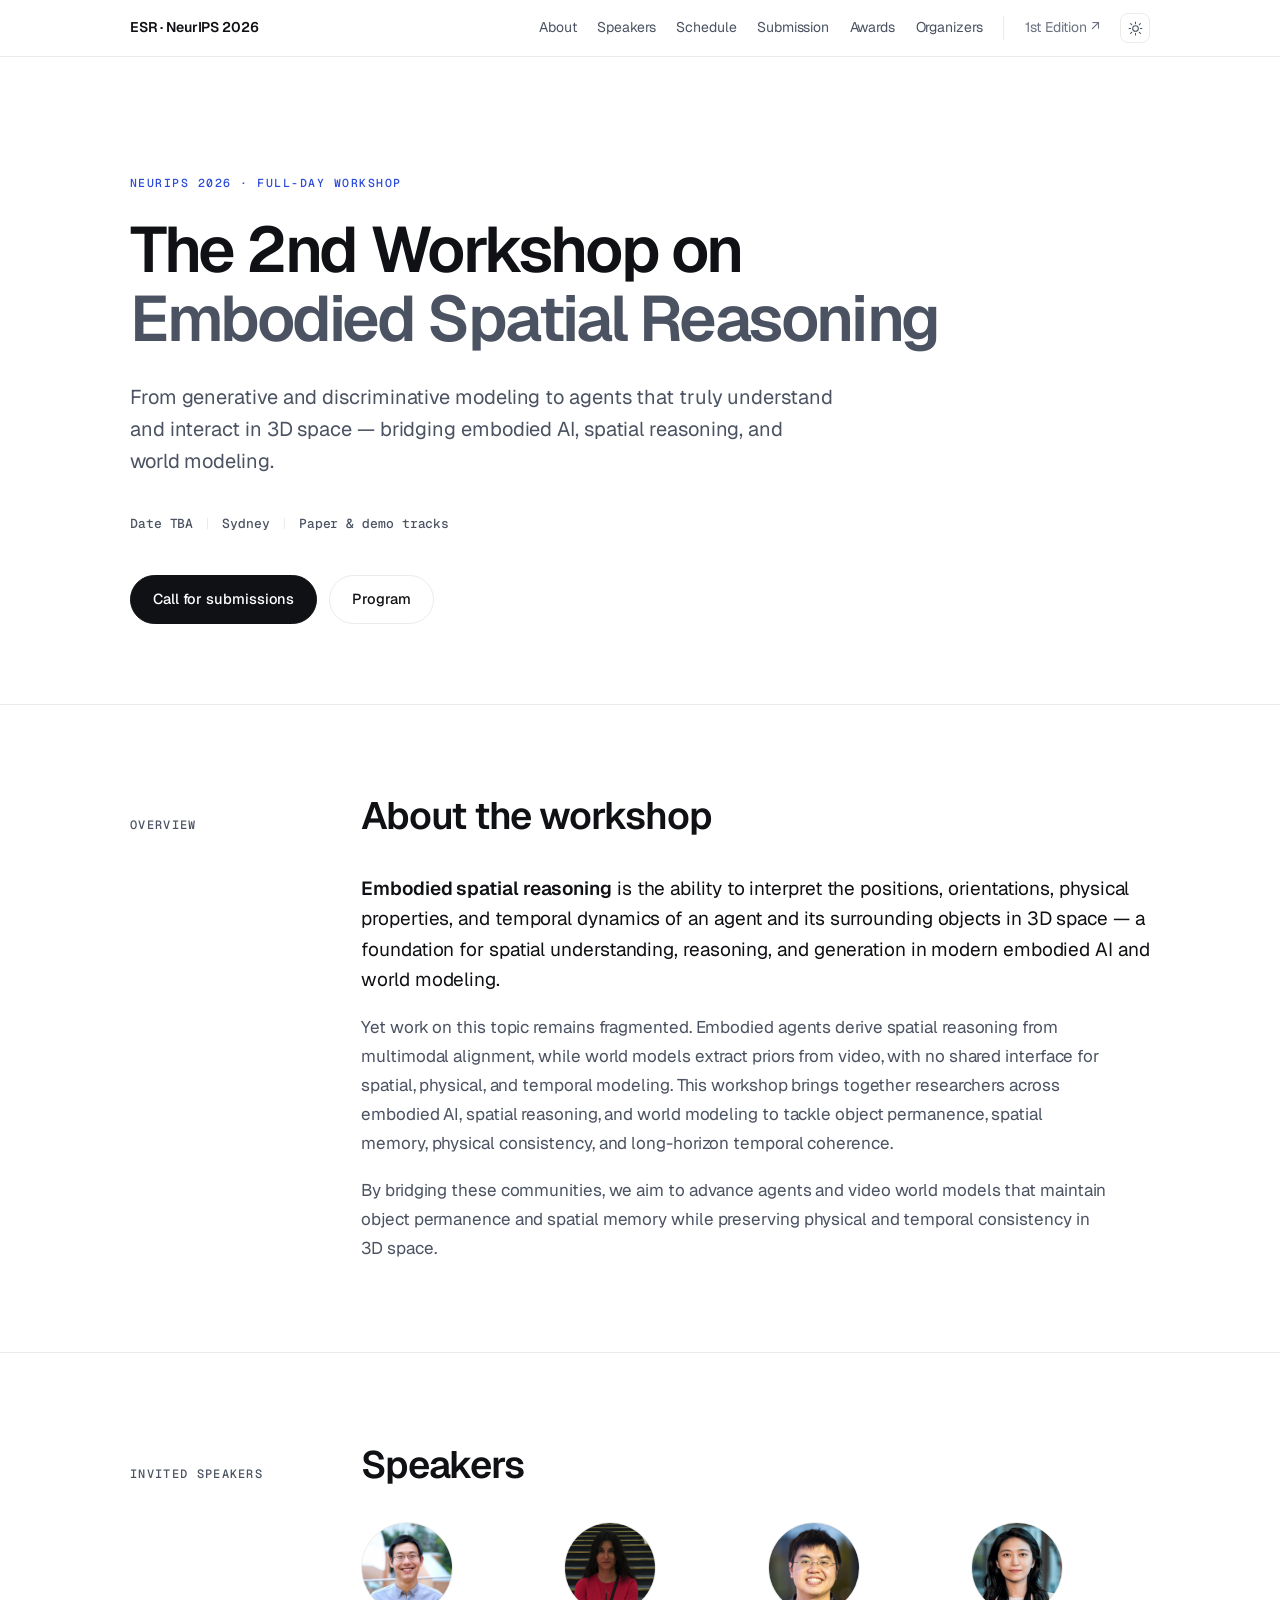
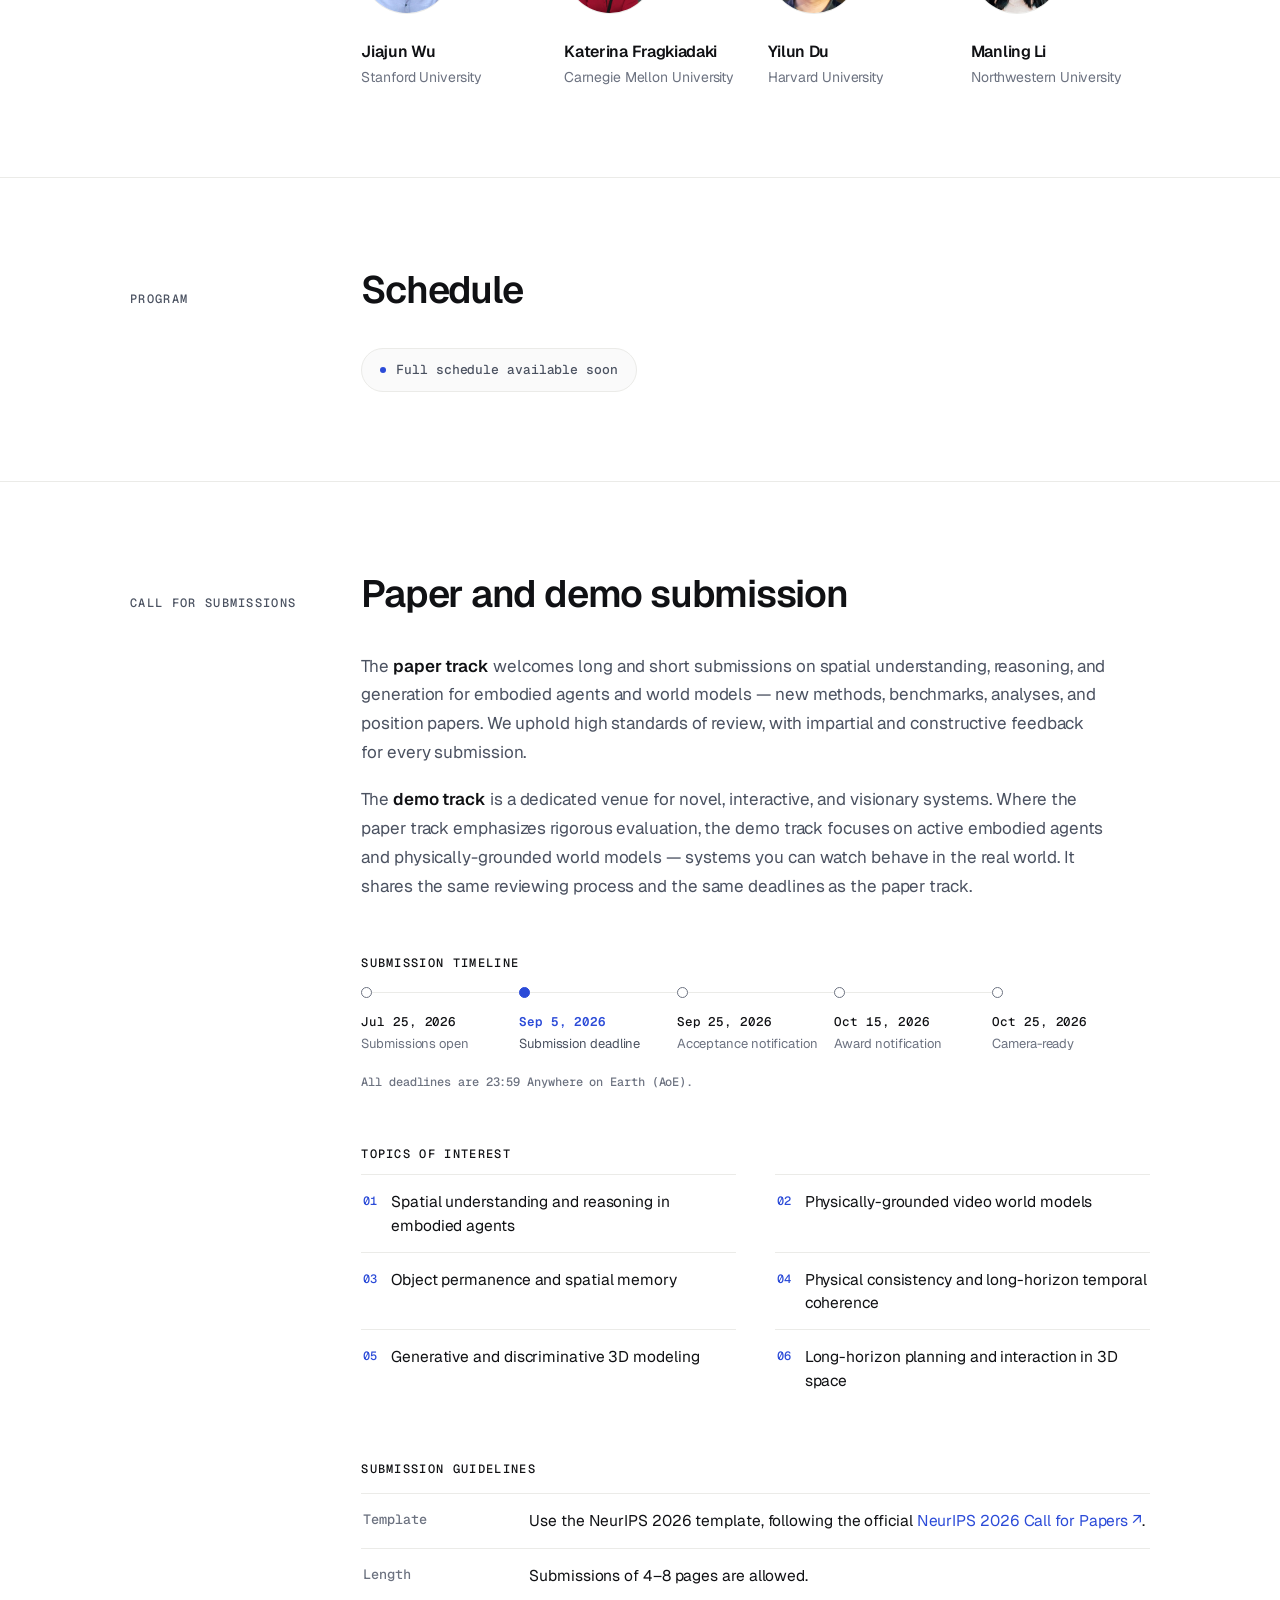
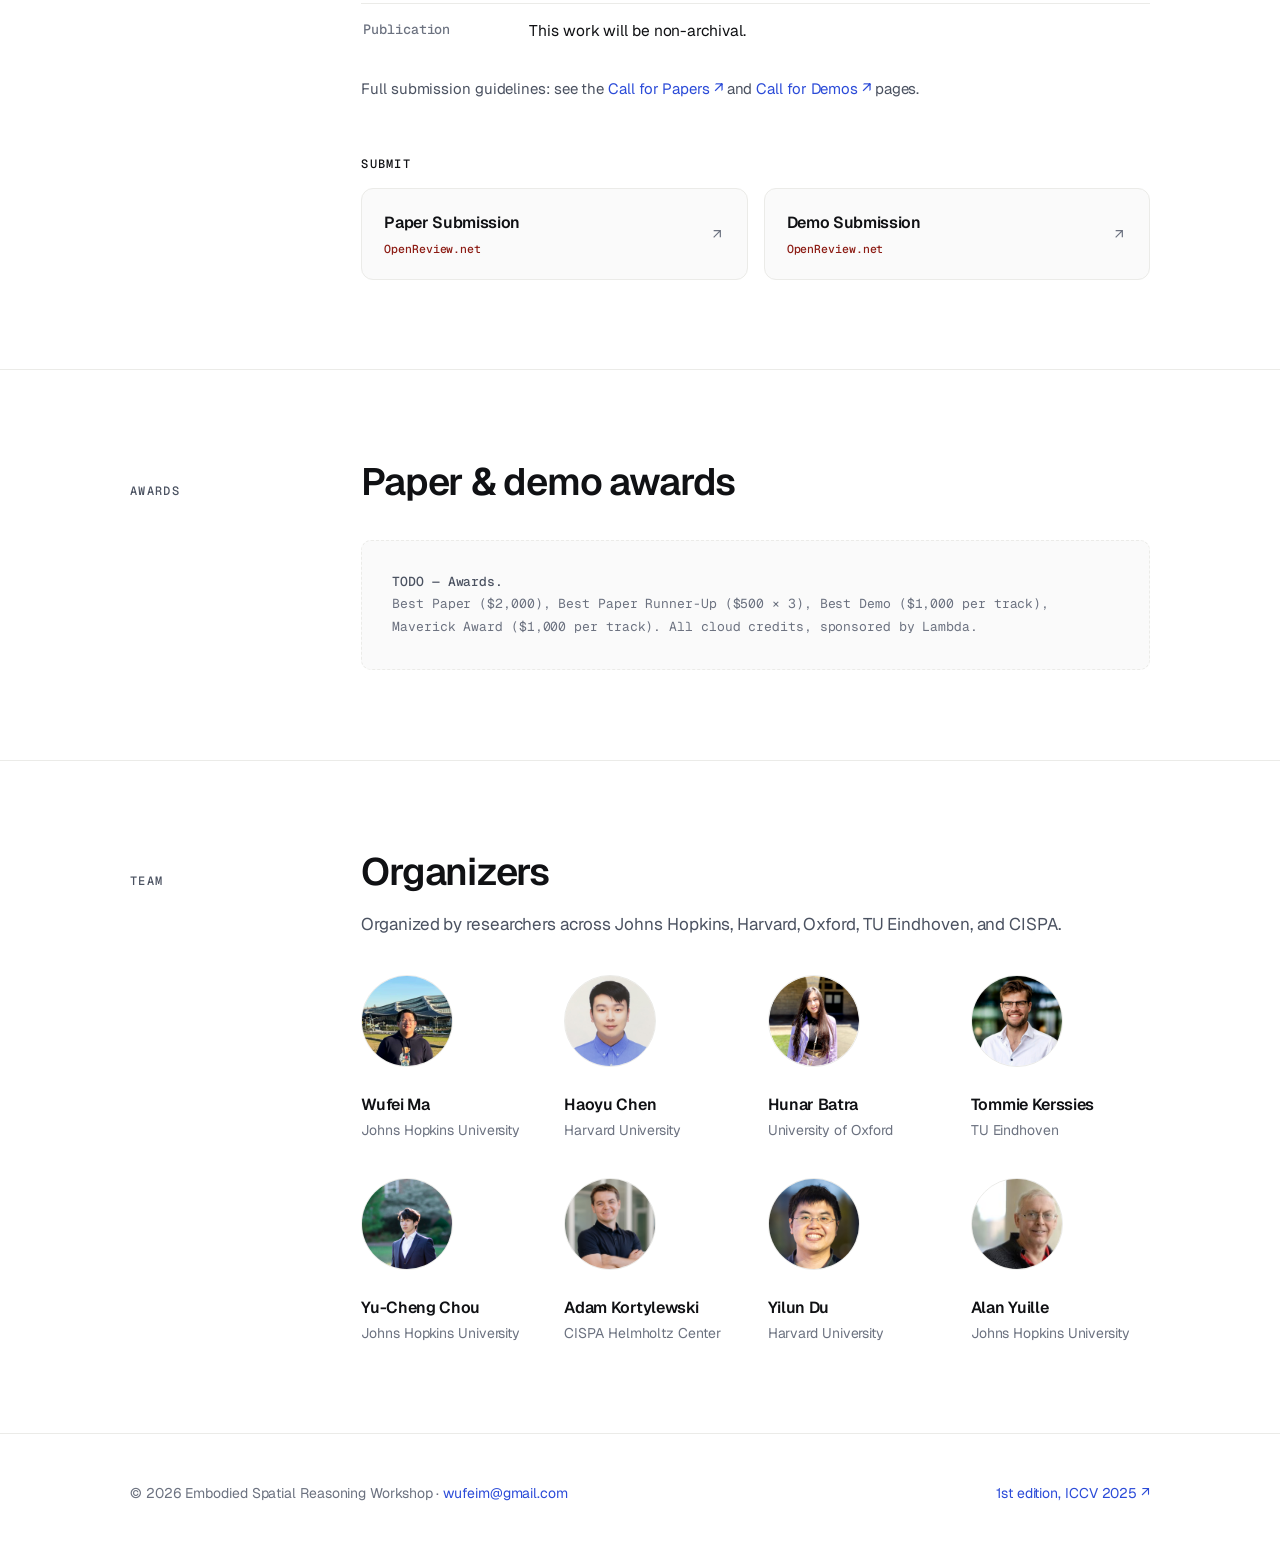
==== index.html @ c649536b "update" ====
<!DOCTYPE html>
<html lang="en">
<head>
<meta charset="utf-8" />
<meta name="viewport" content="width=device-width, initial-scale=1" />

<title>2nd Embodied Spatial Reasoning (ESR) Workshop · NeurIPS 2026</title>
<meta name="description" content="The 2nd Embodied Spatial Reasoning (ESR) Workshop at NeurIPS 2026 — bridging embodied AI, spatial reasoning, and world modeling." />

<link rel="icon" href="favicon.svg" type="image/svg+xml" />
<meta name="theme-color" content="#ffffff" media="(prefers-color-scheme: light)" />
<meta name="theme-color" content="#0a0a0b" media="(prefers-color-scheme: dark)" />

<script>
  /* Resolve the theme before first paint so there is no flash of the wrong palette. */
  (function () {
    var saved;
    try { saved = localStorage.getItem('esr-theme'); } catch (e) {}
    var system = window.matchMedia('(prefers-color-scheme: dark)').matches ? 'dark' : 'light';
    document.documentElement.setAttribute('data-theme', saved === 'light' || saved === 'dark' ? saved : system);
  })();
</script>

<link rel="preconnect" href="https://fonts.googleapis.com" />
<link rel="preconnect" href="https://fonts.gstatic.com" crossorigin />
<link rel="stylesheet" href="https://fonts.googleapis.com/css2?family=Geist:wght@400;500;600&family=Geist+Mono:wght@400;500&display=swap" />

<link rel="stylesheet" href="style.css" />
</head>

<body>

<!-- ==========================================================================
     Header
     ========================================================================== -->
<header class="header">
  <div class="wrap header__inner">
    <a class="header__brand" href="#top">ESR · NeurIPS 2026</a>

    <div class="header__right">
      <nav class="header__nav" aria-label="Sections">
        <a href="#about">About</a>
        <a href="#speakers">Speakers</a>
        <a href="#schedule">Schedule</a>
        <a href="#submission">Submission</a>
        <a href="#awards">Awards</a>
        <a href="#organizers">Organizers</a>
        <a class="ext" href="https://sites.google.com/view/esr-iccv2025/home" target="_blank" rel="noopener">1st Edition ↗</a>
      </nav>

      <button class="theme-toggle" type="button" id="theme-toggle" aria-label="Switch between light and dark theme">
        <svg class="sun" viewBox="0 0 24 24" aria-hidden="true">
          <circle cx="12" cy="12" r="4.5" />
          <path d="M12 1.8v2.4M12 19.8v2.4M4.2 4.2l1.7 1.7M18.1 18.1l1.7 1.7M1.8 12h2.4M19.8 12h2.4M4.2 19.8l1.7-1.7M18.1 5.9l1.7-1.7" />
        </svg>
        <svg class="moon" viewBox="0 0 24 24" aria-hidden="true">
          <path d="M21 12.8A9 9 0 1 1 11.2 3a7 7 0 0 0 9.8 9.8z" />
        </svg>
      </button>
    </div>
  </div>
</header>

<main id="top">

  <!-- ==========================================================================
       Title
       ========================================================================== -->
  <section class="title">
    <div class="wrap">
      <p class="title__eyebrow">NeurIPS 2026 · Full-Day Workshop</p>

      <h1>
        <span class="line-1">The 2nd Workshop on</span>
        <span class="line-2">Embodied Spatial Reasoning</span>
      </h1>

      <p class="title__lede">
        From generative and discriminative modeling to agents that truly understand and interact in 3D space —
        bridging embodied AI, spatial reasoning, and world modeling.
      </p>

      <p class="title__meta">
        <span>Date TBA</span>
        <span>Sydney</span>
        <span>Paper &amp; demo tracks</span>
      </p>

      <div class="title__actions">
        <a class="btn" href="#submission">Call for submissions</a>
        <a class="btn btn--ghost" href="#schedule">Program</a>
      </div>
    </div>
  </section>

  <!-- ==========================================================================
       About
       ========================================================================== -->
  <section class="section" id="about">
    <div class="wrap section__grid">
      <div class="section__aside"><p class="section__label">Overview</p></div>
      <div class="section__main">
        <h2>About the workshop</h2>
        <div class="section__body prose">
          <p class="lead">
            <strong>Embodied spatial reasoning</strong> is the ability to interpret the positions, orientations,
            physical properties, and temporal dynamics of an agent and its surrounding objects in 3D space — a
            foundation for spatial understanding, reasoning, and generation in modern embodied AI and world modeling.
          </p>
          <p>
            Yet work on this topic remains fragmented. Embodied agents derive spatial reasoning from multimodal
            alignment, while world models extract priors from video, with no shared interface for spatial, physical,
            and temporal modeling. This workshop brings together researchers across embodied AI, spatial reasoning,
            and world modeling to tackle object permanence, spatial memory, physical consistency, and long-horizon
            temporal coherence.
          </p>
          <p>
            By bridging these communities, we aim to advance agents and video world models that maintain object
            permanence and spatial memory while preserving physical and temporal consistency in 3D space.
          </p>
        </div>
      </div>
    </div>
  </section>

  <!-- ==========================================================================
       Speakers
       ========================================================================== -->
  <section class="section" id="speakers">
    <div class="wrap section__grid">
      <div class="section__aside"><p class="section__label">Invited speakers</p></div>
      <div class="section__main">
        <h2>Speakers</h2>

        <div class="section__body people">
          <a class="person" href="https://jiajunwu.com/" target="_blank" rel="noopener">
            <img src="images/people/jiajun-wu.jpg" alt="Jiajun Wu" width="400" height="400" loading="lazy" decoding="async" />
            <p class="person__name">Jiajun Wu <svg viewBox="0 0 24 24" aria-hidden="true"><path d="M7 17 17 7M7 7h10v10"/></svg></p>
            <p class="person__aff">Stanford University</p>
          </a>

          <a class="person" href="https://www.cs.cmu.edu/~katef/" target="_blank" rel="noopener">
            <img src="images/people/katerina-fragkiadaki.jpg" alt="Katerina Fragkiadaki" width="454" height="480" loading="lazy" decoding="async" />
            <p class="person__name">Katerina Fragkiadaki <svg viewBox="0 0 24 24" aria-hidden="true"><path d="M7 17 17 7M7 7h10v10"/></svg></p>
            <p class="person__aff">Carnegie Mellon University</p>
          </a>

          <a class="person" href="https://yilundu.github.io/" target="_blank" rel="noopener">
            <img src="images/people/yilun-du.jpg" alt="Yilun Du" width="480" height="480" loading="lazy" decoding="async" />
            <p class="person__name">Yilun Du <svg viewBox="0 0 24 24" aria-hidden="true"><path d="M7 17 17 7M7 7h10v10"/></svg></p>
            <p class="person__aff">Harvard University</p>
          </a>

          <a class="person" href="https://limanling.github.io/" target="_blank" rel="noopener">
            <img src="images/people/manling-li.jpg" alt="Manling Li" width="270" height="270" loading="lazy" decoding="async" />
            <p class="person__name">Manling Li <svg viewBox="0 0 24 24" aria-hidden="true"><path d="M7 17 17 7M7 7h10v10"/></svg></p>
            <p class="person__aff">Northwestern University</p>
          </a>
        </div>
      </div>
    </div>
  </section>

  <!-- ==========================================================================
       Schedule
       ========================================================================== -->
  <section class="section" id="schedule">
    <div class="wrap section__grid">
      <div class="section__aside"><p class="section__label">Program</p></div>
      <div class="section__main">
        <h2>Schedule</h2>
        <div class="section__body">
          <p class="note">Full schedule available soon</p>
        </div>
      </div>
    </div>
  </section>

  <!-- ==========================================================================
       Submission — paper + demo tracks
       ========================================================================== -->
  <section class="section" id="submission">
    <div class="wrap section__grid">
      <div class="section__aside"><p class="section__label">Call for submissions</p></div>
      <div class="section__main">
        <h2>Paper and demo submission</h2>

        <div class="section__body prose">
          <p>
            The <strong>paper track</strong> welcomes long and short submissions on spatial understanding, reasoning,
            and generation for embodied agents and world models — new methods, benchmarks, analyses, and position
            papers. We uphold high standards of review, with impartial and constructive feedback for every submission.
          </p>
          <p>
            The <strong>demo track</strong> is a dedicated venue for novel, interactive, and visionary systems. Where
            the paper track emphasizes rigorous evaluation, the demo track focuses on active embodied agents and
            physically-grounded world models — systems you can watch behave in the real world. It shares the same
            reviewing process and the same deadlines as the paper track.
          </p>
        </div>

        <!-- Timeline -->
        <div class="block">
          <p class="subhead">Submission timeline</p>

          <ol class="htimeline">
            <li class="htl">
              <span class="d">Jul 25, 2026</span>
              <span class="l">Submissions open</span>
            </li>
            <li class="htl is-deadline">
              <span class="d">Sep 5, 2026</span>
              <span class="l">Submission deadline</span>
            </li>
            <li class="htl">
              <span class="d">Sep 25, 2026</span>
              <span class="l">Acceptance notification</span>
            </li>
            <li class="htl">
              <span class="d">Oct 15, 2026</span>
              <span class="l">Award notification</span>
            </li>
            <li class="htl">
              <span class="d">Oct 25, 2026</span>
              <span class="l">Camera-ready</span>
            </li>
          </ol>
          <p class="tl-note">All deadlines are 23:59 Anywhere on Earth (AoE).</p>
        </div>

        <!-- Topics -->
        <div class="topics block">
          <p class="topics__label">Topics of interest</p>
          <ol>
            <li><b>01</b> Spatial understanding and reasoning in embodied agents</li>
            <li><b>02</b> Physically-grounded video world models</li>
            <li><b>03</b> Object permanence and spatial memory</li>
            <li><b>04</b> Physical consistency and long-horizon temporal coherence</li>
            <li><b>05</b> Generative and discriminative 3D modeling</li>
            <li><b>06</b> Long-horizon planning and interaction in 3D space</li>
          </ol>
        </div>

        <!-- Guidelines -->
        <div class="block">
          <p class="subhead">Submission guidelines</p>
          <ul class="guidelines">
            <li>
              <span class="key">Template</span>
              <span>
                Use the NeurIPS 2026 template, following the official
                <a href="https://neurips.cc/Conferences/2026/CallForPapers" target="_blank" rel="noopener">NeurIPS 2026 Call for Papers ↗</a>.
              </span>
            </li>
            <li>
              <span class="key">Length</span>
              <span>Submissions of 4–8 pages are allowed.</span>
            </li>
            <li>
              <span class="key">Publication</span>
              <span>This work will be non-archival.</span>
            </li>
          </ul>
          <p class="guidelines__more">
            Full submission guidelines: see the
            <a href="call-for-papers.html">Call for Papers ↗</a> and
            <a href="call-for-demos.html">Call for Demos ↗</a> pages.
          </p>
        </div>

        <!-- Portals -->
        <div class="block">
          <p class="subhead">Submit</p>
          <div class="sub-links">
            <!-- TODO: replace href with the OpenReview venue links once the portals are created -->
            <a class="sub-link" href="#" target="_blank" rel="noopener">
              <span>
                <span class="sub-link__name">Paper Submission</span>
                <span class="sub-link__host">OpenReview.net</span>
              </span>
              <svg viewBox="0 0 24 24" aria-hidden="true"><path d="M7 17 17 7M7 7h10v10"/></svg>
            </a>
            <a class="sub-link" href="#" target="_blank" rel="noopener">
              <span>
                <span class="sub-link__name">Demo Submission</span>
                <span class="sub-link__host">OpenReview.net</span>
              </span>
              <svg viewBox="0 0 24 24" aria-hidden="true"><path d="M7 17 17 7M7 7h10v10"/></svg>
            </a>
          </div>
        </div>
      </div>
    </div>
  </section>

  <!-- ==========================================================================
       Awards
       ========================================================================== -->
  <section class="section" id="awards">
    <div class="wrap section__grid">
      <div class="section__aside"><p class="section__label">Awards</p></div>
      <div class="section__main">
        <h2>Paper &amp; demo awards</h2>
        <div class="section__body">
          <div class="todo">
            <b>TODO — Awards.</b><br />
            Best Paper ($2,000), Best Paper Runner-Up ($500 × 3), Best Demo ($1,000 per track),
            Maverick Award ($1,000 per track). All cloud credits, sponsored by Lambda.
          </div>
        </div>
      </div>
    </div>
  </section>

  <!-- ==========================================================================
       Organizers
       ========================================================================== -->
  <section class="section" id="organizers">
    <div class="wrap section__grid">
      <div class="section__aside"><p class="section__label">Team</p></div>
      <div class="section__main">
        <h2>Organizers</h2>
        <p class="section__intro">
          Organized by researchers across Johns Hopkins, Harvard, Oxford, TU Eindhoven, and CISPA.
        </p>

        <div class="section__body people">
          <a class="person" href="https://wufeim.github.io/" target="_blank" rel="noopener">
            <img src="images/people/wufei-ma.jpg" alt="Wufei Ma" width="480" height="480" loading="lazy" decoding="async" />
            <p class="person__name">Wufei Ma <svg viewBox="0 0 24 24" aria-hidden="true"><path d="M7 17 17 7M7 7h10v10"/></svg></p>
            <p class="person__aff">Johns Hopkins University</p>
          </a>

          <a class="person" href="https://tonychy.com/" target="_blank" rel="noopener">
            <img src="images/people/haoyu-chen.jpg" alt="Haoyu Chen" width="480" height="479" loading="lazy" decoding="async" />
            <p class="person__name">Haoyu Chen <svg viewBox="0 0 24 24" aria-hidden="true"><path d="M7 17 17 7M7 7h10v10"/></svg></p>
            <p class="person__aff">Harvard University</p>
          </a>

          <a class="person" href="https://hunarbatra.com/" target="_blank" rel="noopener">
            <img src="images/people/hunar-batra.jpg" alt="Hunar Batra" width="480" height="480" loading="lazy" decoding="async" />
            <p class="person__name">Hunar Batra <svg viewBox="0 0 24 24" aria-hidden="true"><path d="M7 17 17 7M7 7h10v10"/></svg></p>
            <p class="person__aff">University of Oxford</p>
          </a>

          <a class="person" href="https://tommiekerssies.com/" target="_blank" rel="noopener">
            <img src="images/people/tommie-kerssies.jpg" alt="Tommie Kerssies" width="480" height="480" loading="lazy" decoding="async" />
            <p class="person__name">Tommie Kerssies <svg viewBox="0 0 24 24" aria-hidden="true"><path d="M7 17 17 7M7 7h10v10"/></svg></p>
            <p class="person__aff">TU Eindhoven</p>
          </a>

          <a class="person" href="https://johnson111788.github.io/" target="_blank" rel="noopener">
            <img src="images/people/yucheng-chou.jpg" alt="Yu-Cheng Chou" width="480" height="480" loading="lazy" decoding="async" />
            <p class="person__name">Yu-Cheng Chou <svg viewBox="0 0 24 24" aria-hidden="true"><path d="M7 17 17 7M7 7h10v10"/></svg></p>
            <p class="person__aff">Johns Hopkins University</p>
          </a>

          <a class="person" href="https://genintel.de/" target="_blank" rel="noopener">
            <img src="images/people/adam-kortylewski.jpg" alt="Adam Kortylewski" width="396" height="480" loading="lazy" decoding="async" />
            <p class="person__name">Adam Kortylewski <svg viewBox="0 0 24 24" aria-hidden="true"><path d="M7 17 17 7M7 7h10v10"/></svg></p>
            <p class="person__aff">CISPA Helmholtz Center</p>
          </a>

          <a class="person" href="https://yilundu.github.io/" target="_blank" rel="noopener">
            <img src="images/people/yilun-du.jpg" alt="Yilun Du" width="480" height="480" loading="lazy" decoding="async" />
            <p class="person__name">Yilun Du <svg viewBox="0 0 24 24" aria-hidden="true"><path d="M7 17 17 7M7 7h10v10"/></svg></p>
            <p class="person__aff">Harvard University</p>
          </a>

          <a class="person" href="https://cogsci.jhu.edu/directory/alan-yuille/" target="_blank" rel="noopener">
            <img src="images/people/alan-yuille.jpg" alt="Alan Yuille" width="300" height="200" loading="lazy" decoding="async" />
            <p class="person__name">Alan Yuille <svg viewBox="0 0 24 24" aria-hidden="true"><path d="M7 17 17 7M7 7h10v10"/></svg></p>
            <p class="person__aff">Johns Hopkins University</p>
          </a>
        </div>

      </div>
    </div>
  </section>

</main>

<!-- ==========================================================================
     Footer
     ========================================================================== -->
<footer class="footer">
  <div class="wrap footer__row">
    <span>© 2026 Embodied Spatial Reasoning Workshop · <a href="mailto:wufeim@gmail.com">wufeim@gmail.com</a></span>
    <span><a href="https://sites.google.com/view/esr-iccv2025/home" target="_blank" rel="noopener">1st edition, ICCV 2025 ↗</a></span>
  </div>
</footer>

<script>
  document.getElementById('theme-toggle').addEventListener('click', function () {
    var root = document.documentElement;
    var next = root.getAttribute('data-theme') === 'dark' ? 'light' : 'dark';
    root.setAttribute('data-theme', next);
    try { localStorage.setItem('esr-theme', next); } catch (e) {}
  });
</script>

</body>
</html>
---- style.css ----
/* ==========================================================================
   Tokens — change the look from here
   ========================================================================== */
:root {
  --font-display: "Geist", -apple-system, BlinkMacSystemFont, "Segoe UI", Roboto, sans-serif;
  --font-body:    "Geist", -apple-system, BlinkMacSystemFont, "Segoe UI", Roboto, sans-serif;
  --font-mono:    "Geist Mono", ui-monospace, SFMono-Regular, Menlo, monospace;

  --wrap:    1100px;                  /* page container */
  --measure: 68ch;                    /* max line length for running text */
  --pad:     clamp(20px, 4vw, 40px);  /* fluid side padding */
  --rail:    180px;                   /* section label column */
}

/* Light (default) */
:root, :root[data-theme="light"] {
  --bg:      #ffffff;
  --panel:   #fafafa;   /* faint fill for boxes */
  --ink:     #101114;
  --ink-2:   #4b5261;
  --muted:   #6c7280;   /* 4.9:1 on white — small mono text must stay legible */
  --line:    #ebebe8;
  --accent:  #2b4bd8;
  --openreview: #8c1b13;   /* OpenReview's signature dark red */
  color-scheme: light;
}

/* Dark */
:root[data-theme="dark"] {
  --bg:      #0a0a0b;
  --panel:   #111113;
  --ink:     #ededef;
  --ink-2:   #adb2be;
  --muted:   #8b909b;   /* 5.6:1 on the dark background */
  --line:    #232327;
  --accent:  #8ea0ff;
  --openreview: #ef6f66;   /* lifted for contrast on the dark background */
  color-scheme: dark;
}

/* ==========================================================================
   Base
   ========================================================================== */
*, *::before, *::after { box-sizing: border-box; }

html { scroll-behavior: smooth; -webkit-text-size-adjust: 100%; }

body {
  margin: 0;
  background: var(--bg);
  color: var(--ink);
  font-family: var(--font-body);
  font-size: clamp(15.5px, 0.35vw + 14.5px, 17px);
  line-height: 1.7;
  letter-spacing: -0.005em;
  -webkit-font-smoothing: antialiased;
}

a { color: var(--accent); text-decoration: none; }
a:hover { text-decoration: underline; text-underline-offset: 3px; }

h1, h2, h3 { margin: 0; font-weight: 600; letter-spacing: -0.03em; }
p { margin: 0; }

:focus-visible { outline: 2px solid var(--accent); outline-offset: 3px; border-radius: 3px; }

.wrap {
  width: 100%;
  max-width: var(--wrap);
  margin-inline: auto;
  padding-inline: var(--pad);
}
.measure { max-width: var(--measure); }

/* ==========================================================================
   Header
   ========================================================================== */
.header {
  position: sticky;
  top: 0;
  z-index: 10;
  background: color-mix(in srgb, var(--bg) 88%, transparent);
  backdrop-filter: saturate(180%) blur(8px);
  -webkit-backdrop-filter: saturate(180%) blur(8px);
  border-bottom: 1px solid var(--line);
}
.header__inner {
  display: flex;
  align-items: center;
  justify-content: space-between;
  gap: 24px;
  height: 56px;
}
.header__brand {
  color: var(--ink);
  font-size: 14px;
  font-weight: 600;
  letter-spacing: -0.01em;
  white-space: nowrap;
}
.header__brand:hover { text-decoration: none; }

.header__nav {
  display: flex;
  gap: clamp(14px, 1.6vw, 26px);
  overflow-x: auto;
  scrollbar-width: none;
  -webkit-overflow-scrolling: touch;
  /* fades the right edge so the overflowing links read as scrollable */
  -webkit-mask-image: linear-gradient(90deg, #000 calc(100% - 24px), transparent);
  mask-image: linear-gradient(90deg, #000 calc(100% - 24px), transparent);
}
@media (min-width: 780px) {
  .header__nav { -webkit-mask-image: none; mask-image: none; }
}
.header__nav::-webkit-scrollbar { display: none; }
.header__nav a {
  color: var(--ink-2);
  font-size: 14px;
  white-space: nowrap;
  transition: color 0.15s ease;
}
.header__nav a:hover { color: var(--ink); text-decoration: none; }
/* the one link that leaves the page — set apart from the section anchors */
.header__nav a.ext {
  padding-left: clamp(14px, 1.6vw, 26px);
  border-left: 1px solid var(--line);
  color: var(--muted);
}
.header__nav a.ext:hover { color: var(--ink); }

.header__right { display: flex; align-items: center; gap: clamp(14px, 1.6vw, 26px); }

.theme-toggle {
  flex: none;
  width: 30px;
  height: 30px;
  display: grid;
  place-items: center;
  padding: 0;
  border: 1px solid var(--line);
  border-radius: 8px;
  background: transparent;
  color: var(--ink-2);
  cursor: pointer;
  transition: color 0.15s ease, border-color 0.15s ease;
}
.theme-toggle:hover { color: var(--ink); border-color: var(--ink-2); }
.theme-toggle svg { width: 15px; height: 15px; fill: none; stroke: currentColor; stroke-width: 1.7; stroke-linecap: round; }
.theme-toggle .moon { display: none; }
:root[data-theme="dark"] .theme-toggle .moon { display: block; }
:root[data-theme="dark"] .theme-toggle .sun { display: none; }

/* ==========================================================================
   Title block
   ========================================================================== */
.title {
  padding: clamp(56px, 10vw, 116px) 0 clamp(48px, 7vw, 80px);
  border-bottom: 1px solid var(--line);
}
.title__eyebrow {
  font-family: var(--font-mono);
  font-size: 11.5px;
  font-weight: 500;
  letter-spacing: 0.13em;
  text-transform: uppercase;
  color: var(--accent);
}
.title h1 {
  margin: 22px 0 0;
  font-family: var(--font-display);
  font-size: clamp(34px, 5vw, 64px);
  line-height: 1.08;
  letter-spacing: -0.038em;
}
/* Each line is its own block, so the headline holds at two lines on any width
   wide enough to fit the longer one; below that they wrap naturally. */
.title h1 span { display: block; }
.title h1 .line-2 { color: var(--ink-2); }
.title__lede {
  margin-top: clamp(20px, 2.5vw, 28px);
  max-width: 58ch;
  font-size: clamp(17px, 0.5vw + 15.5px, 20px);
  line-height: 1.6;
  color: var(--ink-2);
  text-wrap: pretty;
}
.title__meta {
  margin-top: clamp(26px, 3vw, 36px);
  display: flex;
  flex-wrap: wrap;
  align-items: center;
  gap: 8px 14px;
  font-family: var(--font-mono);
  font-size: 13px;
  font-weight: 500;
  color: var(--ink-2);
}
/* hairline separators instead of relying on spacing alone */
.title__meta span + span::before {
  content: "";
  display: inline-block;
  width: 1px;
  height: 11px;
  margin-right: 14px;
  vertical-align: -1px;
  background: var(--line);
}
.title__meta span { white-space: nowrap; }
.title__actions {
  margin-top: clamp(28px, 3.5vw, 40px);
  display: flex;
  flex-wrap: wrap;
  gap: 12px;
}

.btn {
  display: inline-flex;
  align-items: center;
  gap: 8px;
  padding: 11px 22px;
  border: 1px solid var(--ink);
  border-radius: 999px;
  background: var(--ink);
  color: var(--bg);
  font-size: 14.5px;
  font-weight: 500;
  transition: opacity 0.15s ease, border-color 0.15s ease;
}
.btn:hover { opacity: 0.85; text-decoration: none; }
.btn--ghost {
  background: transparent;
  color: var(--ink);
  border-color: var(--line);
}
.btn--ghost:hover { border-color: var(--ink); opacity: 1; }

/* ==========================================================================
   Sections — sticky label rail + content column
   ========================================================================== */
.section {
  padding: clamp(52px, 7vw, 92px) 0;
  border-bottom: 1px solid var(--line);
  scroll-margin-top: 72px;
}
.section:last-of-type { border-bottom: none; }

.section__grid {
  display: grid;
  grid-template-columns: var(--rail) minmax(0, 1fr);
  gap: clamp(24px, 4vw, 56px);
  /* the rail label sits on the same baseline as the section heading, so the two
     stay aligned at every step of the fluid type scale */
  align-items: baseline;
}
.section__aside { position: sticky; top: 84px; }
.section__label {
  font-family: var(--font-mono);
  font-size: 12px;
  font-weight: 500;
  letter-spacing: 0.11em;
  text-transform: uppercase;
  color: var(--ink-2);
}
.section h2 {
  font-family: var(--font-display);
  font-size: clamp(26px, 3vw, 38px);
  line-height: 1.15;
  letter-spacing: -0.032em;
  text-wrap: balance;
}
.section__intro {
  margin-top: 16px;
  max-width: var(--measure);
  color: var(--ink-2);
  text-wrap: pretty;
}
.section__body { margin-top: clamp(26px, 3vw, 36px); }

/* ==========================================================================
   Prose
   ========================================================================== */
.prose p {
  max-width: var(--measure);
  color: var(--ink-2);
}
.prose p + p { margin-top: 18px; }
.prose .lead {
  font-size: clamp(17px, 0.4vw + 16px, 19px);
  line-height: 1.6;
  color: var(--ink);
}
.prose strong { color: var(--ink); font-weight: 600; }

/* ==========================================================================
   Topics list
   ========================================================================== */
.topics { margin-top: clamp(36px, 4.5vw, 52px); }
.topics__label {
  font-family: var(--font-mono);
  font-size: 12px;
  font-weight: 500;
  letter-spacing: 0.11em;
  text-transform: uppercase;
  color: var(--ink);
  margin-bottom: 10px;
}
.topics ol {
  list-style: none;
  margin: 0;
  padding: 0;
  display: grid;
  grid-template-columns: repeat(2, minmax(0, 1fr));
  column-gap: clamp(24px, 3vw, 48px);
}
.topics li {
  display: flex;
  gap: 14px;
  padding: 15px 2px;
  border-top: 1px solid var(--line);
  font-size: 15.5px;
  line-height: 1.5;
  color: var(--ink);
}
.topics li b {
  flex: none;
  font-family: var(--font-mono);
  font-size: 12px;
  font-weight: 500;
  color: var(--accent);
  padding-top: 2px;
}

/* ==========================================================================
   People
   ========================================================================== */
.people {
  display: grid;
  grid-template-columns: repeat(4, minmax(0, 1fr));
  gap: clamp(28px, 3.4vw, 38px) clamp(16px, 2vw, 24px);
}
.person { display: block; color: inherit; }
.person:hover { text-decoration: none; }
.person img {
  width: 92px;
  height: 92px;
  border-radius: 50%;
  object-fit: cover;
  object-position: center top;
  background: var(--panel);
  border: 1px solid var(--line);
  transition: border-color 0.18s ease, transform 0.18s ease;
}
.person:hover img { border-color: var(--accent); transform: translateY(-2px); }
.person__name {
  display: flex;
  align-items: center;
  gap: 5px;
  margin-top: 15px;
  font-size: 16px;
  font-weight: 600;
  letter-spacing: -0.02em;
  transition: color 0.15s ease;
}
.person:hover .person__name { color: var(--accent); }
.person__name svg {
  width: 11px;
  height: 11px;
  fill: none;
  stroke: currentColor;
  stroke-width: 2;
  opacity: 0;
  transition: opacity 0.15s ease;
}
.person:hover .person__name svg { opacity: 1; }
.person__aff {
  margin-top: 2px;
  color: var(--muted);
  font-size: 14px;
  line-height: 1.45;
}
.person__status {
  margin-top: 8px;
  font-family: var(--font-mono);
  font-size: 11px;
  font-weight: 500;
  letter-spacing: 0.09em;
  text-transform: uppercase;
  color: var(--muted);
}

/* ==========================================================================
   Sub-heading inside a section
   ========================================================================== */
.subhead {
  margin-bottom: 14px;
  font-size: 12px;
  font-weight: 500;
  font-family: var(--font-mono);
  letter-spacing: 0.11em;
  text-transform: uppercase;
  color: var(--ink);
}
.block { margin-top: clamp(36px, 4.5vw, 52px); }

/* ==========================================================================
   Timeline
   ========================================================================== */
.htimeline {
  position: relative;
  list-style: none;
  padding: 0;
  display: grid;
  grid-template-columns: repeat(5, minmax(0, 1fr));
  margin: 4px 0 18px;
}
/* the rail stops at the last dot rather than running off the edge */
.htimeline::before {
  content: "";
  position: absolute;
  top: 5px;
  left: 0;
  width: 80%;
  height: 1px;
  background: var(--line);
}
.htl {
  position: relative;
  padding: 24px 14px 0 0;
}
.htl::before {
  content: "";
  position: absolute;
  top: 0;
  left: 0;
  width: 11px;
  height: 11px;
  border-radius: 50%;
  background: var(--bg);
  border: 1.5px solid var(--muted);
}
.htl .d {
  display: block;
  font-family: var(--font-mono);
  font-size: 12.5px;
  font-weight: 500;
  color: var(--ink);
}
.htl .l {
  display: block;
  margin-top: 3px;
  font-size: 13px;
  line-height: 1.4;
  color: var(--muted);
}
.htl.is-deadline::before { background: var(--accent); border-color: var(--accent); }
.htl.is-deadline .d { color: var(--accent); font-weight: 600; }
.htl.is-deadline .l { color: var(--ink-2); }

.tl-note {
  font-family: var(--font-mono);
  font-size: 12px;
  font-weight: 500;
  color: var(--muted);
}

/* ==========================================================================
   Guidelines
   ========================================================================== */
.guidelines { list-style: none; margin: 0; padding: 0; }
.guidelines li {
  display: grid;
  grid-template-columns: 150px minmax(0, 1fr);
  gap: 16px;
  padding: 15px 2px;
  border-top: 1px solid var(--line);
  font-size: 15.5px;
  line-height: 1.55;
  color: var(--ink);
}
.guidelines .key {
  font-family: var(--font-mono);
  font-size: 13.5px;
  font-weight: 500;
  color: var(--muted);
}

.guidelines__more {
  margin-top: 18px;
  font-size: 15px;
  color: var(--ink-2);
}

/* ==========================================================================
   Sub-page: back link + track list
   ========================================================================== */
.backlink {
  display: inline-flex;
  align-items: center;
  gap: 7px;
  font-family: var(--font-mono);
  font-size: 12.5px;
  font-weight: 500;
  color: var(--muted);
}
.backlink:hover { color: var(--ink); text-decoration: none; }
.backlink::before { content: "←"; }

.title--page { padding-top: clamp(36px, 5vw, 56px); }
.title--page .backlink { margin-bottom: clamp(24px, 3vw, 34px); }
/* page titles are short enough to hold one line — only the homepage headline breaks */
.title--page h1 span { display: inline; }

/* Demo tracks */
.tracks { display: grid; gap: 0; }
.track {
  padding: 22px 2px;
  border-top: 1px solid var(--line);
}
.track h3 {
  font-size: 17px;
  font-weight: 600;
  letter-spacing: -0.025em;
  color: var(--ink);
}
.track p {
  margin-top: 6px;
  max-width: var(--measure);
  color: var(--ink-2);
  font-size: 15.5px;
}
.track ul {
  display: flex;
  flex-wrap: wrap;
  gap: 8px;
  margin: 14px 0 0;
  padding: 0;
  list-style: none;
}
.track li {
  padding: 5px 12px;
  border: 1px solid var(--line);
  border-radius: 999px;
  background: var(--panel);
  font-size: 13px;
  color: var(--ink-2);
}

/* ==========================================================================
   Submission links
   ========================================================================== */
.sub-links {
  display: grid;
  grid-template-columns: repeat(2, minmax(0, 1fr));
  gap: 16px;
}
.sub-link {
  display: flex;
  align-items: center;
  justify-content: space-between;
  gap: 16px;
  padding: 20px 22px;
  border: 1px solid var(--line);
  border-radius: 12px;
  background: var(--panel);
  color: inherit;
  transition: border-color 0.16s ease, transform 0.16s ease;
}
.sub-link:hover {
  text-decoration: none;
  border-color: var(--ink-2);
  transform: translateY(-2px);
}
.sub-link__name {
  display: block;
  font-size: 16px;
  font-weight: 600;
  letter-spacing: -0.02em;
}
.sub-link__host {
  display: block;
  margin-top: 3px;
  font-family: var(--font-mono);
  font-size: 11.5px;
  font-weight: 500;
  color: var(--openreview);
}
.sub-link svg {
  flex: none;
  width: 16px;
  height: 16px;
  fill: none;
  stroke: var(--muted);
  stroke-width: 1.8;
  transition: stroke 0.16s ease, transform 0.16s ease;
}
.sub-link:hover svg { stroke: var(--ink); transform: translate(2px, -2px); }

/* ==========================================================================
   Program committee
   ========================================================================== */
.pc {
  list-style: none;
  margin: 0;
  padding: 0;
  display: grid;
  grid-template-columns: repeat(2, minmax(0, 1fr));
  column-gap: clamp(24px, 3vw, 48px);
}
.pc li {
  display: flex;
  justify-content: space-between;
  align-items: baseline;
  gap: 16px;
  padding: 13px 2px;
  border-top: 1px solid var(--line);
  font-size: 15.5px;
  color: var(--ink);
}
.pc .aff {
  flex: none;
  font-size: 13.5px;
  color: var(--muted);
  text-align: right;
}

/* ==========================================================================
   Status note
   ========================================================================== */
.note {
  display: inline-flex;
  align-items: center;
  gap: 10px;
  padding: 10px 18px;
  border: 1px solid var(--line);
  border-radius: 999px;
  background: var(--panel);
  font-family: var(--font-mono);
  font-size: 13px;
  font-weight: 500;
  color: var(--ink-2);
}
.note::before {
  content: "";
  flex: none;
  width: 6px;
  height: 6px;
  border-radius: 50%;
  background: var(--accent);
}

/* Placeholder — delete each block as its section is filled in */
.todo {
  padding: clamp(20px, 2.5vw, 30px);
  border: 1px dashed var(--line);
  border-radius: 10px;
  background: var(--panel);
  color: var(--muted);
  font-family: var(--font-mono);
  font-size: 13px;
  line-height: 1.75;
}
.todo b { color: var(--ink-2); font-weight: 500; }

/* ==========================================================================
   Footer
   ========================================================================== */
.footer {
  padding: 48px 0 60px;
  border-top: 1px solid var(--line);
  color: var(--muted);
  font-size: 14px;
}
.footer__row {
  display: flex;
  flex-wrap: wrap;
  justify-content: space-between;
  gap: 12px 24px;
}

/* ==========================================================================
   Responsive
   ========================================================================== */
@media (max-width: 900px) {
  .section__grid { grid-template-columns: 1fr; gap: 14px; }
  .section__aside { position: static; }
  .people { grid-template-columns: repeat(3, minmax(0, 1fr)); }
}

@media (max-width: 760px) {
  /* five columns can't hold their labels here, so the rail becomes a stacked list */
  .htimeline { grid-template-columns: 1fr; margin-bottom: 14px; }
  .htimeline::before { display: none; }
  .htl {
    display: grid;
    grid-template-columns: 110px minmax(0, 1fr);
    align-items: baseline;
    gap: 14px;
    padding: 13px 2px;
    border-top: 1px solid var(--line);
  }
  .htl::before { display: none; }
  .htl .d { font-size: 13px; }
  .htl .l { margin-top: 0; font-size: 14.5px; color: var(--ink); }
  /* labels are full-ink here, so the deadline needs weight to stay the emphasized row */
  .htl.is-deadline .l { color: var(--ink); font-weight: 600; }
}

@media (max-width: 640px) {
  .topics ol, .pc { grid-template-columns: 1fr; }
  .people { grid-template-columns: repeat(2, minmax(0, 1fr)); }
  .sub-links { grid-template-columns: 1fr; }
  .timeline li { grid-template-columns: 1fr auto; }
  .timeline .date { grid-column: 1 / -1; }
  .guidelines li { grid-template-columns: 1fr; gap: 4px; }
}

@media (max-width: 560px) {
  .header__inner { height: 52px; }
  .header__brand { font-size: 13px; }
  .title__actions .btn { flex: 1 1 auto; justify-content: center; }
}

@media (max-width: 380px) {
  .people { grid-template-columns: 1fr; }
}

@media (prefers-reduced-motion: reduce) {
  html { scroll-behavior: auto; }
  * { transition: none !important; }
}
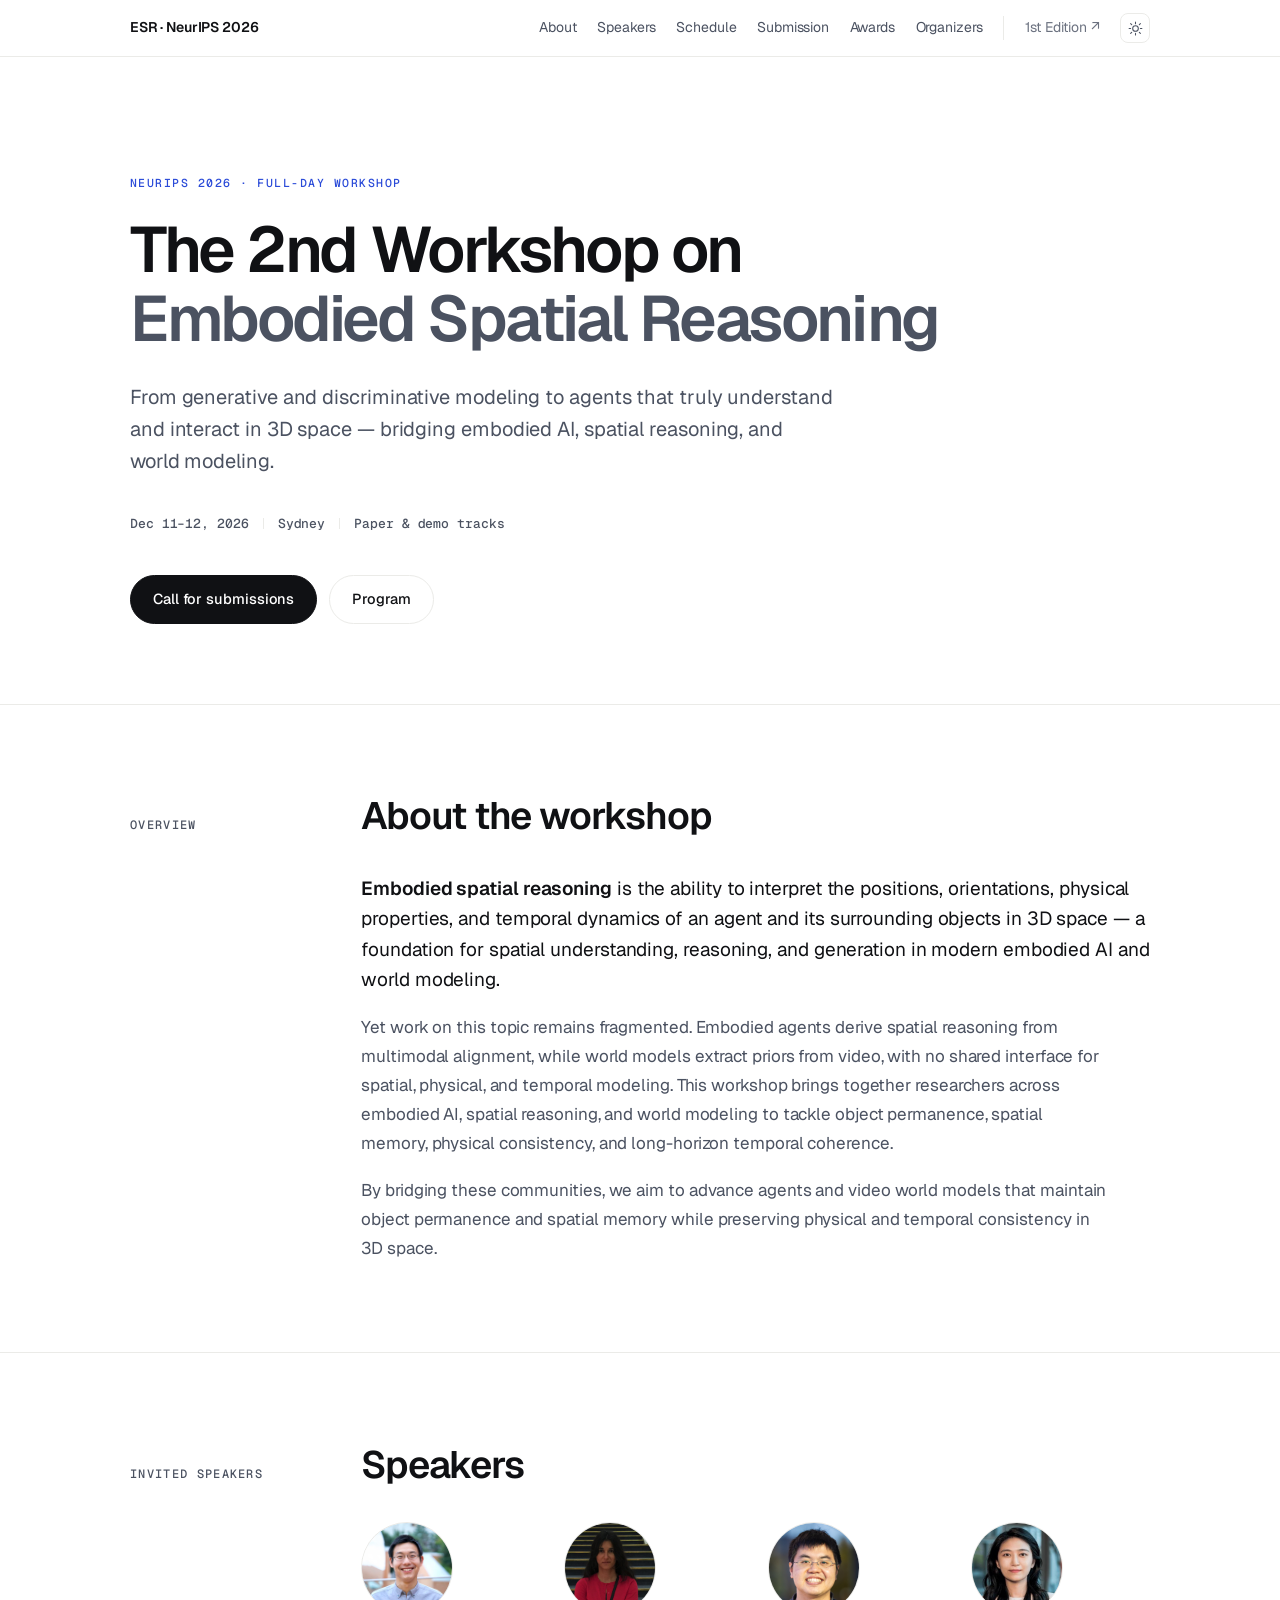
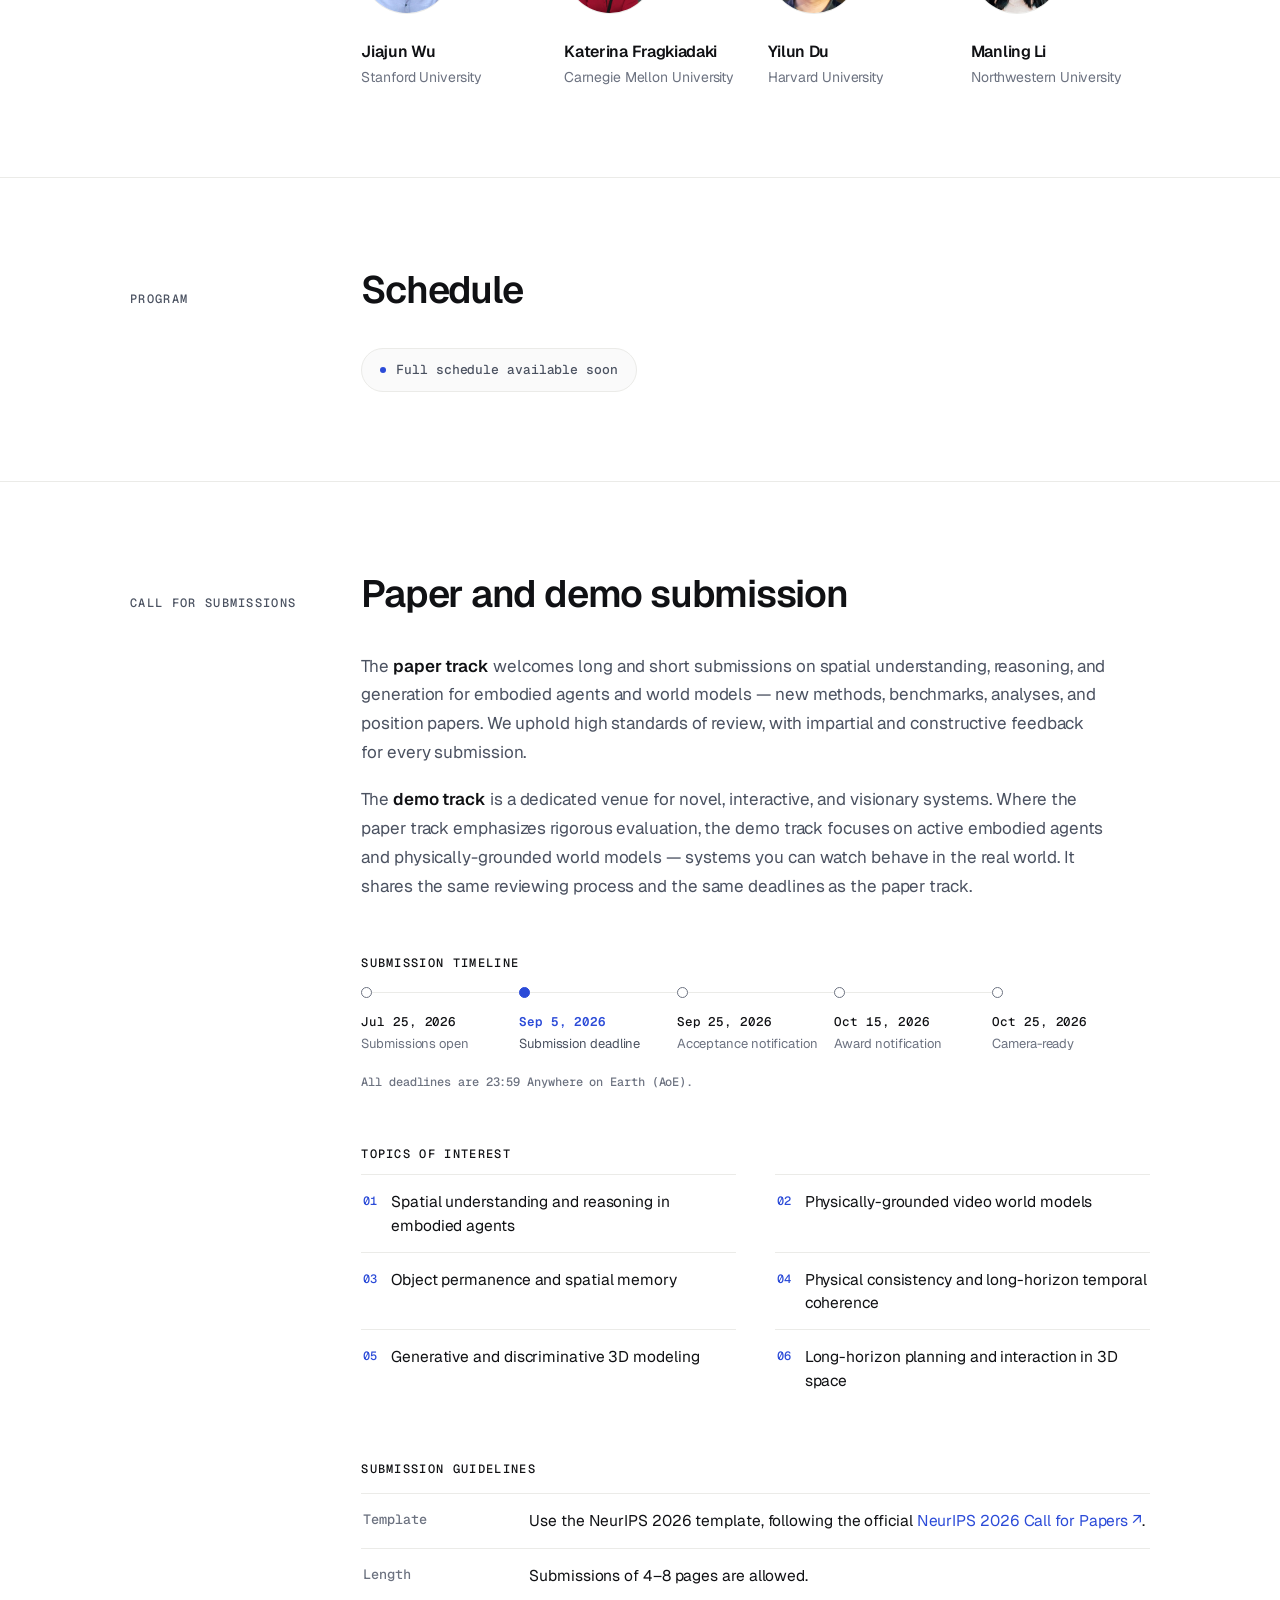
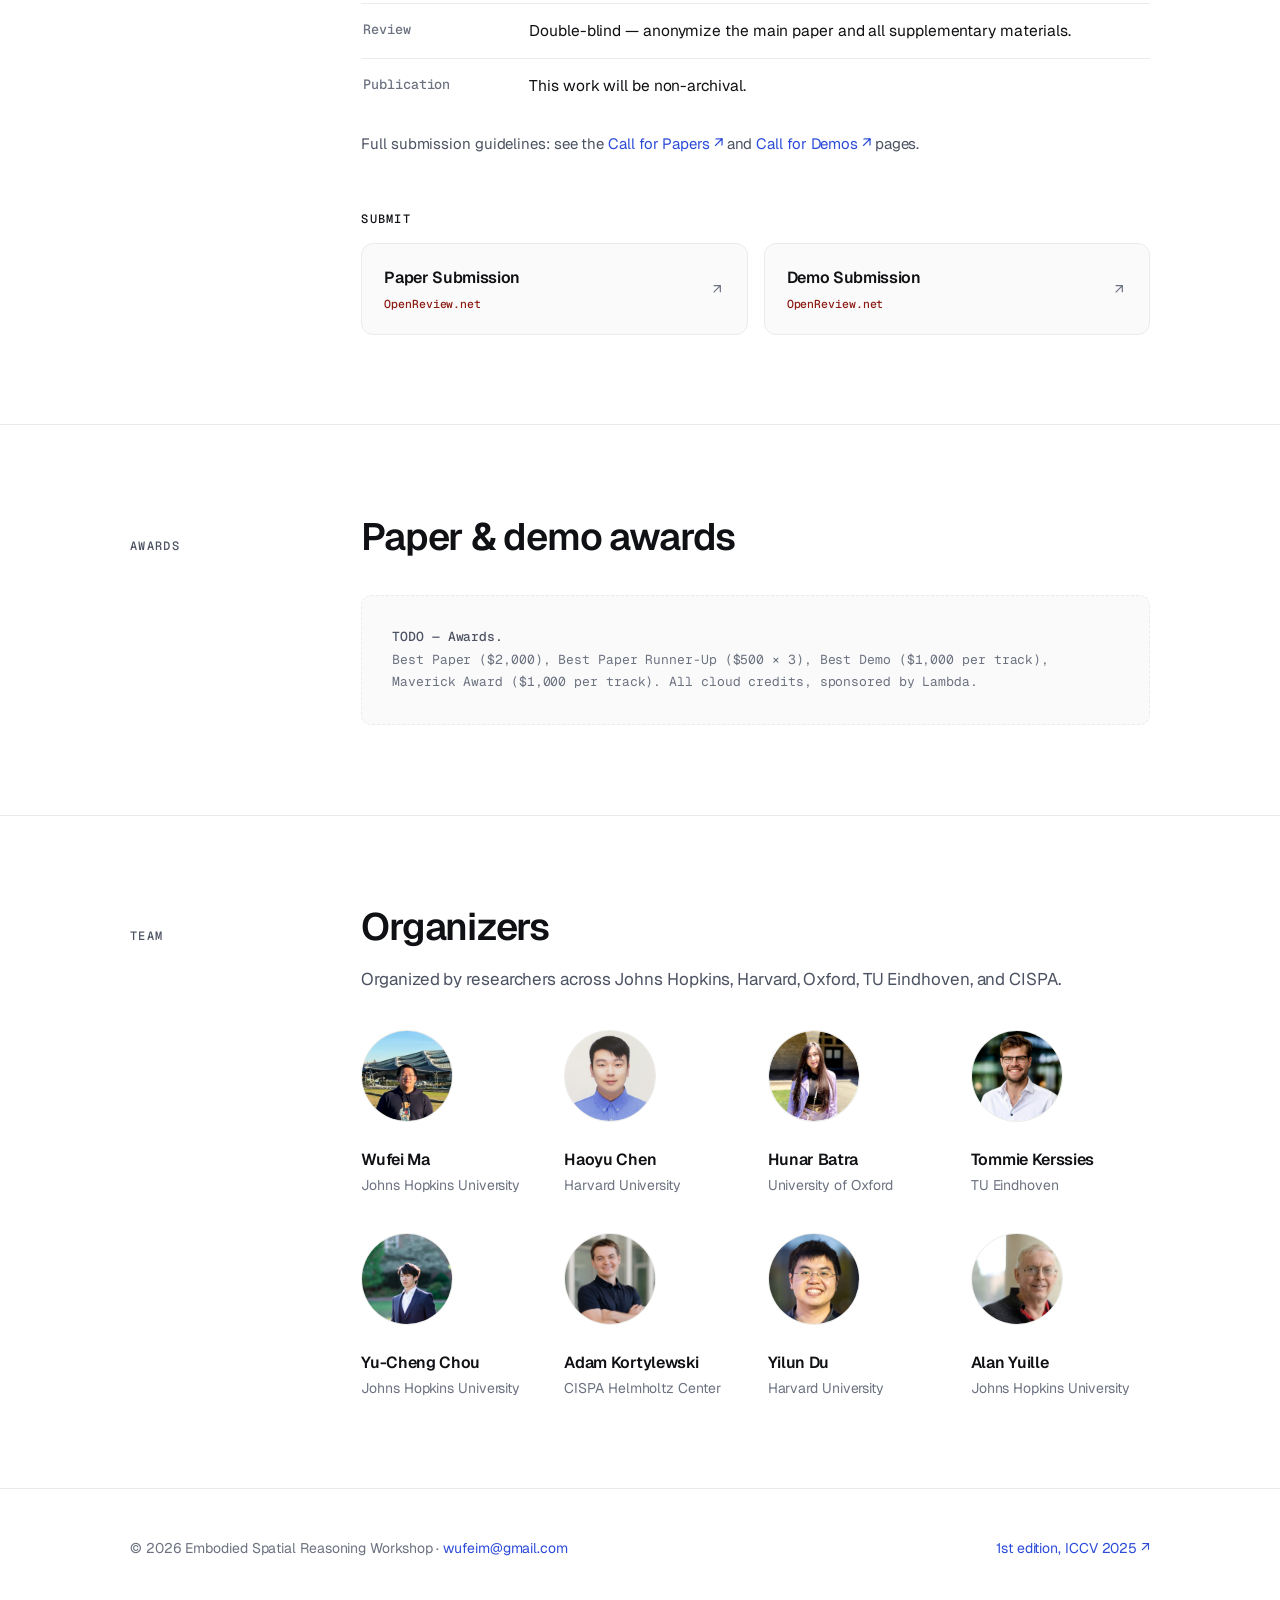
==== commit 4612d125: "Carry the date and review policy onto the homepage The acceptance email from the workshop chairs fix" ====
--- a/index.html
+++ b/index.html
@@ -81,7 +81,7 @@
       </p>
 
       <p class="title__meta">
-        <span>Date TBA</span>
+        <span>Dec 11–12, 2026</span>
         <span>Sydney</span>
         <span>Paper &amp; demo tracks</span>
       </p>
@@ -255,6 +255,10 @@
             <li>
               <span class="key">Length</span>
               <span>Submissions of 4–8 pages are allowed.</span>
+            </li>
+            <li>
+              <span class="key">Review</span>
+              <span>Double-blind — anonymize the main paper and all supplementary materials.</span>
             </li>
             <li>
               <span class="key">Publication</span>
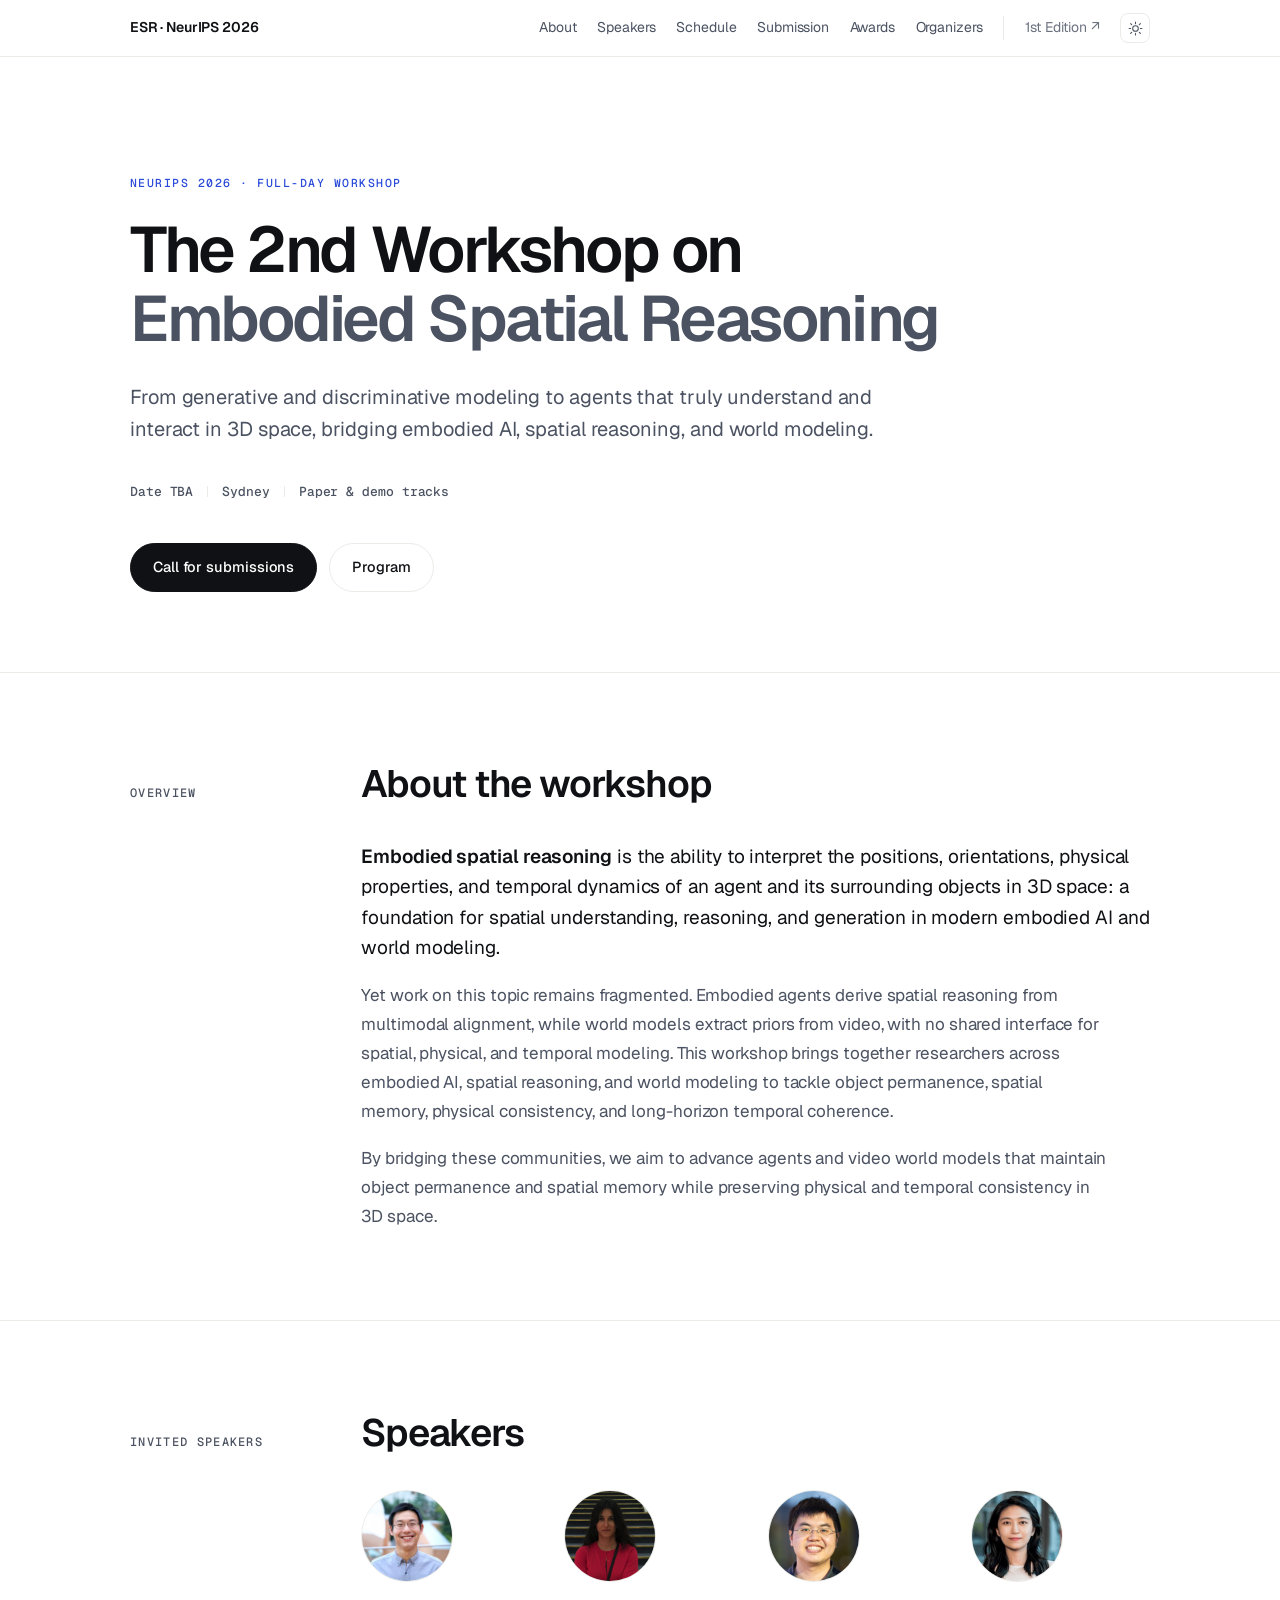
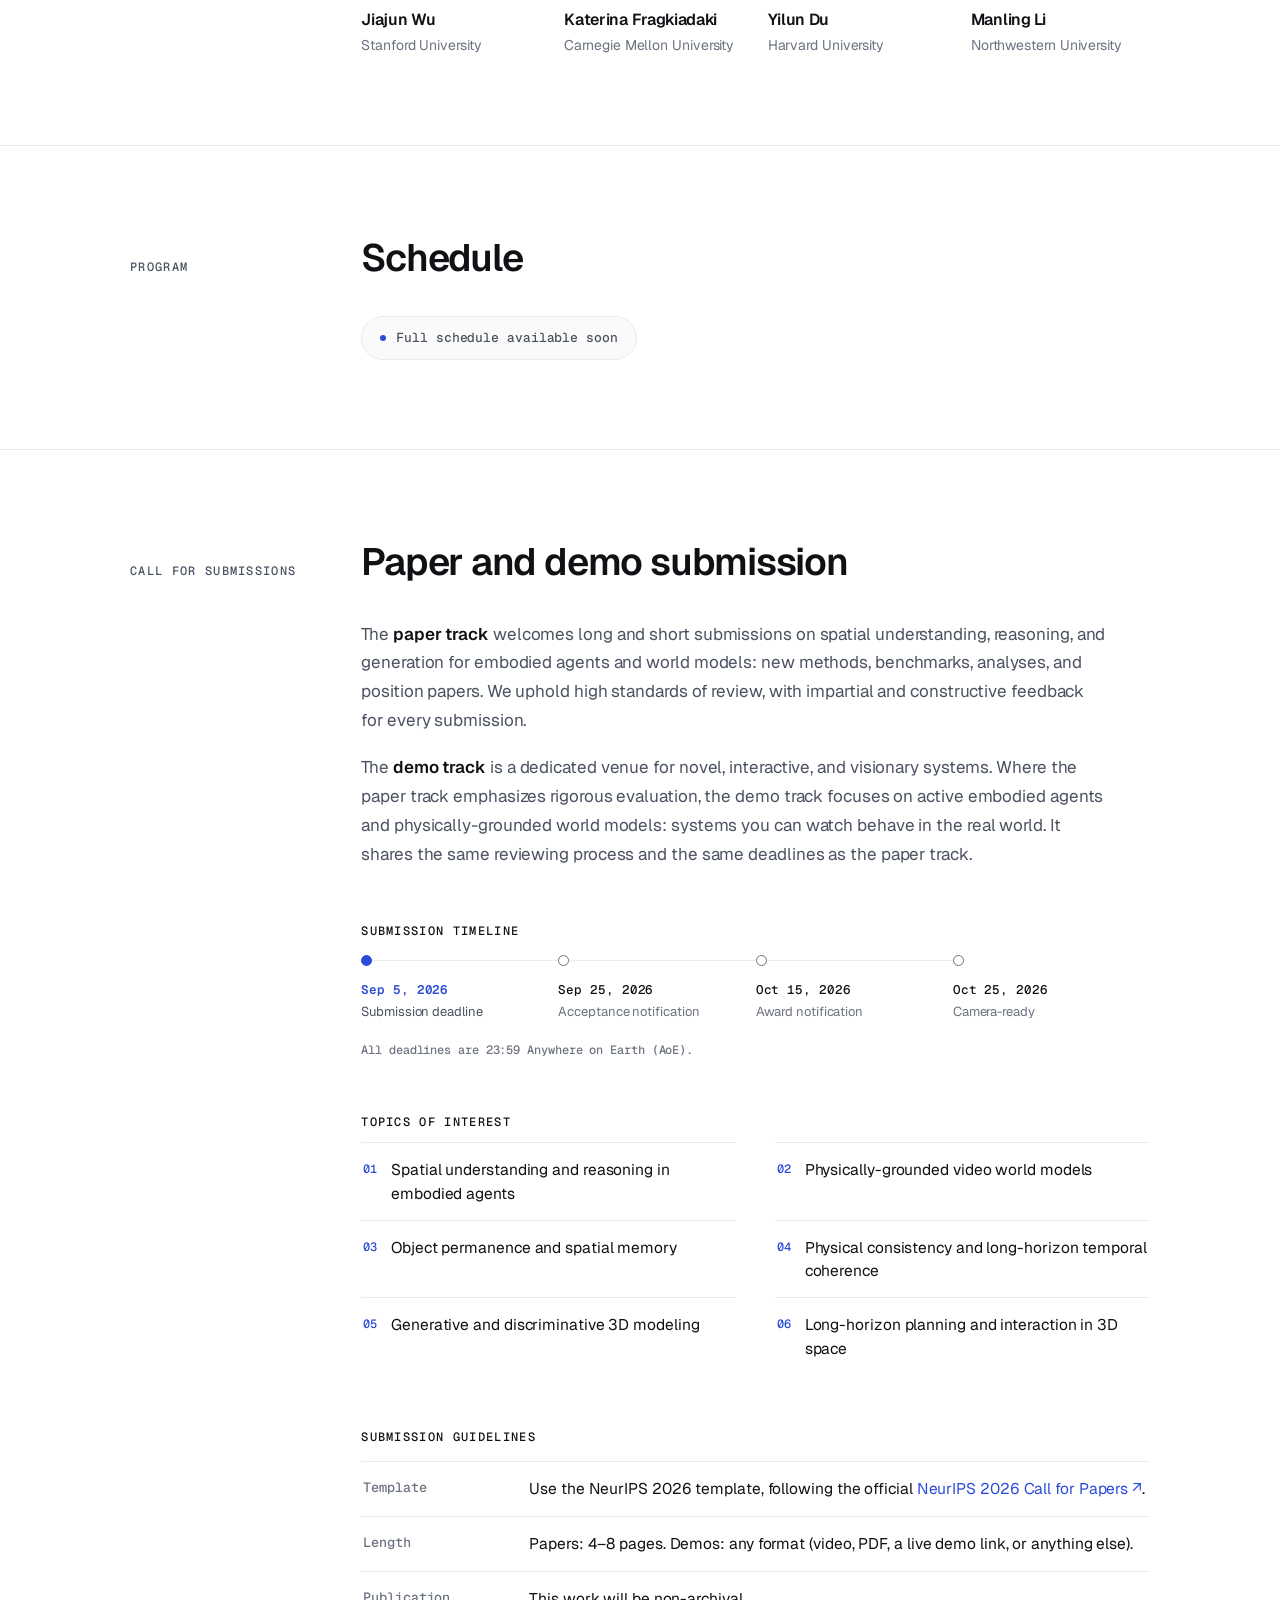
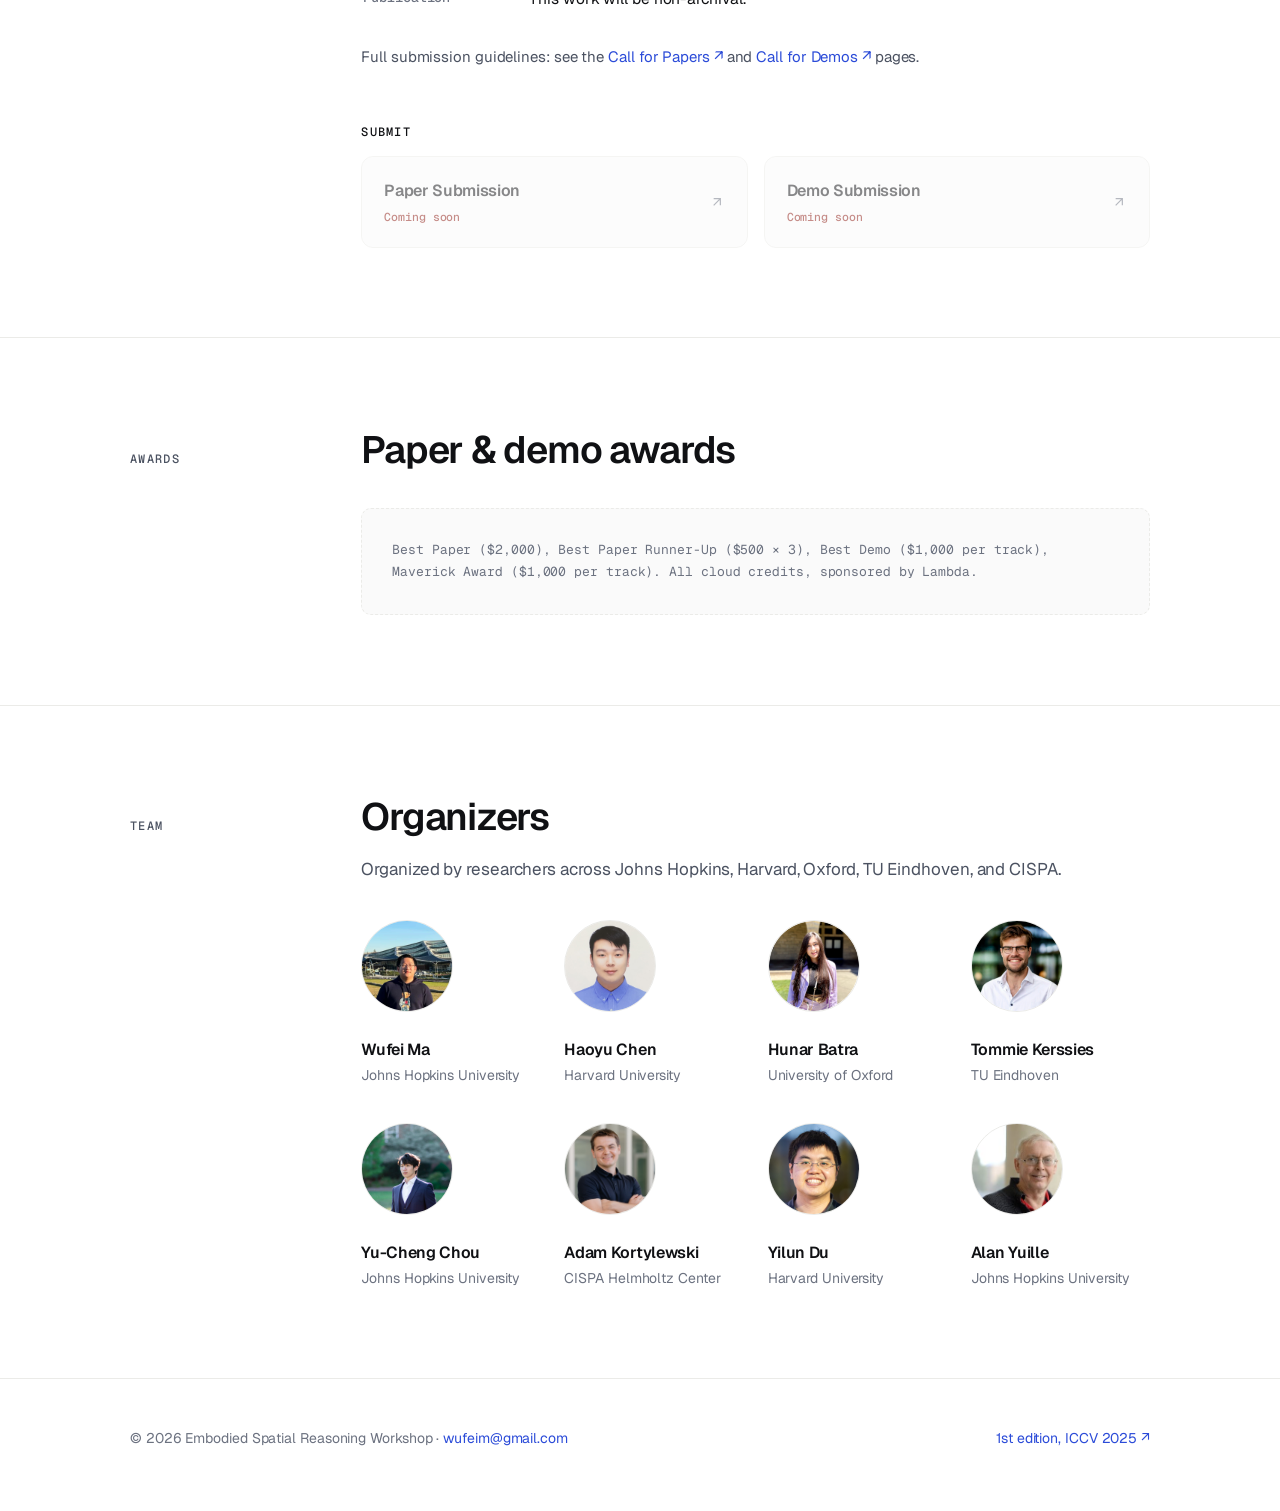
==== commit 0bb1adae: "Rework demo track submission info and clean up placeholder content - Call for Demos: drop the 4-8 pa" ====
--- a/index.html
+++ b/index.html
@@ -5,7 +5,7 @@
 <meta name="viewport" content="width=device-width, initial-scale=1" />
 
 <title>2nd Embodied Spatial Reasoning (ESR) Workshop · NeurIPS 2026</title>
-<meta name="description" content="The 2nd Embodied Spatial Reasoning (ESR) Workshop at NeurIPS 2026 — bridging embodied AI, spatial reasoning, and world modeling." />
+<meta name="description" content="The 2nd Embodied Spatial Reasoning (ESR) Workshop at NeurIPS 2026: bridging embodied AI, spatial reasoning, and world modeling." />
 
 <link rel="icon" href="favicon.svg" type="image/svg+xml" />
 <meta name="theme-color" content="#ffffff" media="(prefers-color-scheme: light)" />
@@ -76,12 +76,12 @@
       </h1>
 
       <p class="title__lede">
-        From generative and discriminative modeling to agents that truly understand and interact in 3D space —
+        From generative and discriminative modeling to agents that truly understand and interact in 3D space,
         bridging embodied AI, spatial reasoning, and world modeling.
       </p>
 
       <p class="title__meta">
-        <span>Dec 11–12, 2026</span>
+        <span>Date TBA</span>
         <span>Sydney</span>
         <span>Paper &amp; demo tracks</span>
       </p>
@@ -104,7 +104,7 @@
         <div class="section__body prose">
           <p class="lead">
             <strong>Embodied spatial reasoning</strong> is the ability to interpret the positions, orientations,
-            physical properties, and temporal dynamics of an agent and its surrounding objects in 3D space — a
+            physical properties, and temporal dynamics of an agent and its surrounding objects in 3D space: a
             foundation for spatial understanding, reasoning, and generation in modern embodied AI and world modeling.
           </p>
           <p>
@@ -177,7 +177,7 @@
   </section>
 
   <!-- ==========================================================================
-       Submission — paper + demo tracks
+       Submission: paper + demo tracks
        ========================================================================== -->
   <section class="section" id="submission">
     <div class="wrap section__grid">
@@ -188,13 +188,13 @@
         <div class="section__body prose">
           <p>
             The <strong>paper track</strong> welcomes long and short submissions on spatial understanding, reasoning,
-            and generation for embodied agents and world models — new methods, benchmarks, analyses, and position
+            and generation for embodied agents and world models: new methods, benchmarks, analyses, and position
             papers. We uphold high standards of review, with impartial and constructive feedback for every submission.
           </p>
           <p>
             The <strong>demo track</strong> is a dedicated venue for novel, interactive, and visionary systems. Where
             the paper track emphasizes rigorous evaluation, the demo track focuses on active embodied agents and
-            physically-grounded world models — systems you can watch behave in the real world. It shares the same
+            physically-grounded world models: systems you can watch behave in the real world. It shares the same
             reviewing process and the same deadlines as the paper track.
           </p>
         </div>
@@ -204,10 +204,12 @@
           <p class="subhead">Submission timeline</p>
 
           <ol class="htimeline">
-            <li class="htl">
-              <span class="d">Jul 25, 2026</span>
-              <span class="l">Submissions open</span>
-            </li>
+            <!-- Submissions are not yet open; the OpenReview portal is still being created.
+                 <li class="htl">
+                   <span class="d">Jul 25, 2026</span>
+                   <span class="l">Submissions open</span>
+                 </li>
+            -->
             <li class="htl is-deadline">
               <span class="d">Sep 5, 2026</span>
               <span class="l">Submission deadline</span>
@@ -254,11 +256,7 @@
             </li>
             <li>
               <span class="key">Length</span>
-              <span>Submissions of 4–8 pages are allowed.</span>
-            </li>
-            <li>
-              <span class="key">Review</span>
-              <span>Double-blind — anonymize the main paper and all supplementary materials.</span>
+              <span>Papers: 4–8 pages. Demos: any format (video, PDF, a live demo link, or anything else).</span>
             </li>
             <li>
               <span class="key">Publication</span>
@@ -276,21 +274,21 @@
         <div class="block">
           <p class="subhead">Submit</p>
           <div class="sub-links">
-            <!-- TODO: replace href with the OpenReview venue links once the portals are created -->
-            <a class="sub-link" href="#" target="_blank" rel="noopener">
+            <!-- Swap these disabled blocks for live <a href>s once the OpenReview venues exist. -->
+            <div class="sub-link sub-link--disabled" aria-disabled="true">
               <span>
                 <span class="sub-link__name">Paper Submission</span>
-                <span class="sub-link__host">OpenReview.net</span>
+                <span class="sub-link__host">Coming soon</span>
               </span>
               <svg viewBox="0 0 24 24" aria-hidden="true"><path d="M7 17 17 7M7 7h10v10"/></svg>
-            </a>
-            <a class="sub-link" href="#" target="_blank" rel="noopener">
+            </div>
+            <div class="sub-link sub-link--disabled" aria-disabled="true">
               <span>
                 <span class="sub-link__name">Demo Submission</span>
-                <span class="sub-link__host">OpenReview.net</span>
+                <span class="sub-link__host">Coming soon</span>
               </span>
               <svg viewBox="0 0 24 24" aria-hidden="true"><path d="M7 17 17 7M7 7h10v10"/></svg>
-            </a>
+            </div>
           </div>
         </div>
       </div>
@@ -307,7 +305,6 @@
         <h2>Paper &amp; demo awards</h2>
         <div class="section__body">
           <div class="todo">
-            <b>TODO — Awards.</b><br />
             Best Paper ($2,000), Best Paper Runner-Up ($500 × 3), Best Demo ($1,000 per track),
             Maverick Award ($1,000 per track). All cloud credits, sponsored by Lambda.
           </div>
--- a/style.css
+++ b/style.css
@@ -411,7 +411,7 @@
   list-style: none;
   padding: 0;
   display: grid;
-  grid-template-columns: repeat(5, minmax(0, 1fr));
+  grid-template-columns: repeat(4, minmax(0, 1fr));
   margin: 4px 0 18px;
 }
 /* the rail stops at the last dot rather than running off the edge */
@@ -420,7 +420,7 @@
   position: absolute;
   top: 5px;
   left: 0;
-  width: 80%;
+  width: 75%;
   height: 1px;
   background: var(--line);
 }
@@ -595,6 +595,7 @@
   transition: stroke 0.16s ease, transform 0.16s ease;
 }
 .sub-link:hover svg { stroke: var(--ink); transform: translate(2px, -2px); }
+.sub-link--disabled { opacity: 0.5; cursor: not-allowed; pointer-events: none; }
 
 /* ==========================================================================
    Program committee
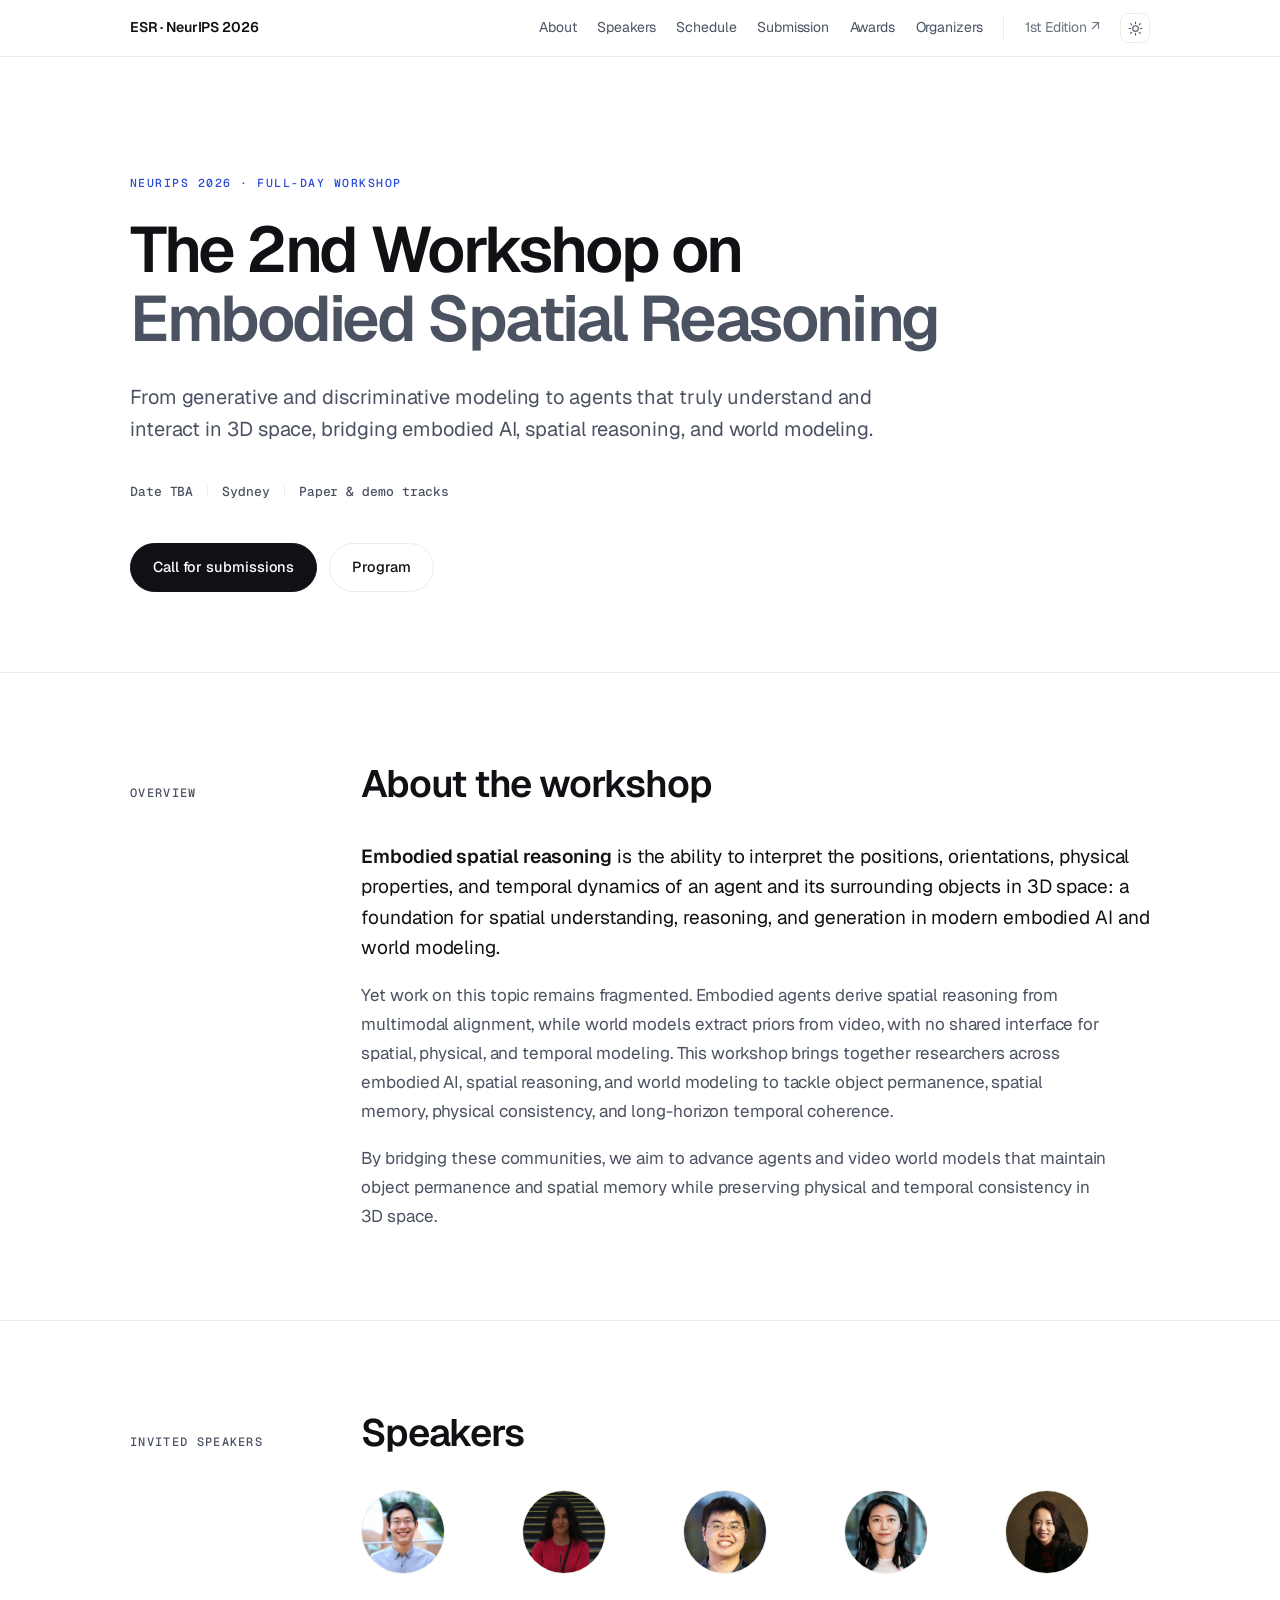
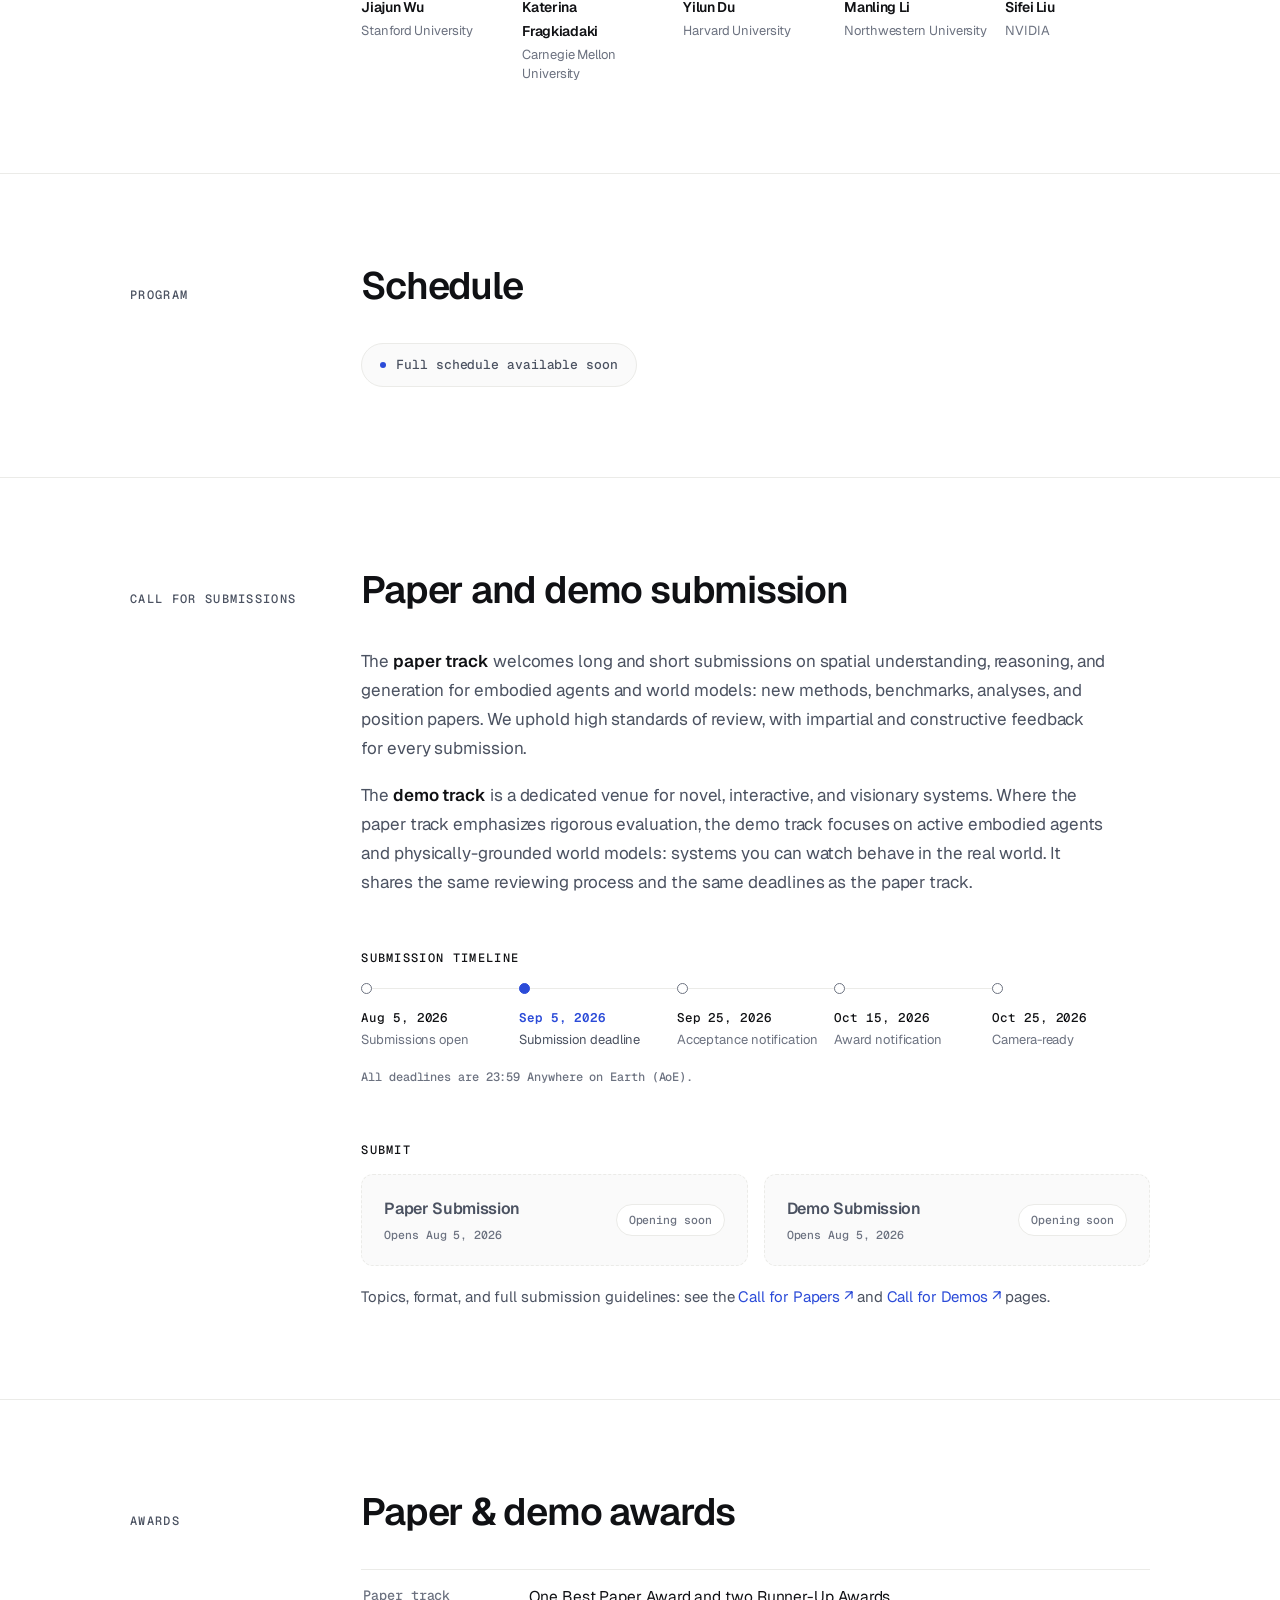
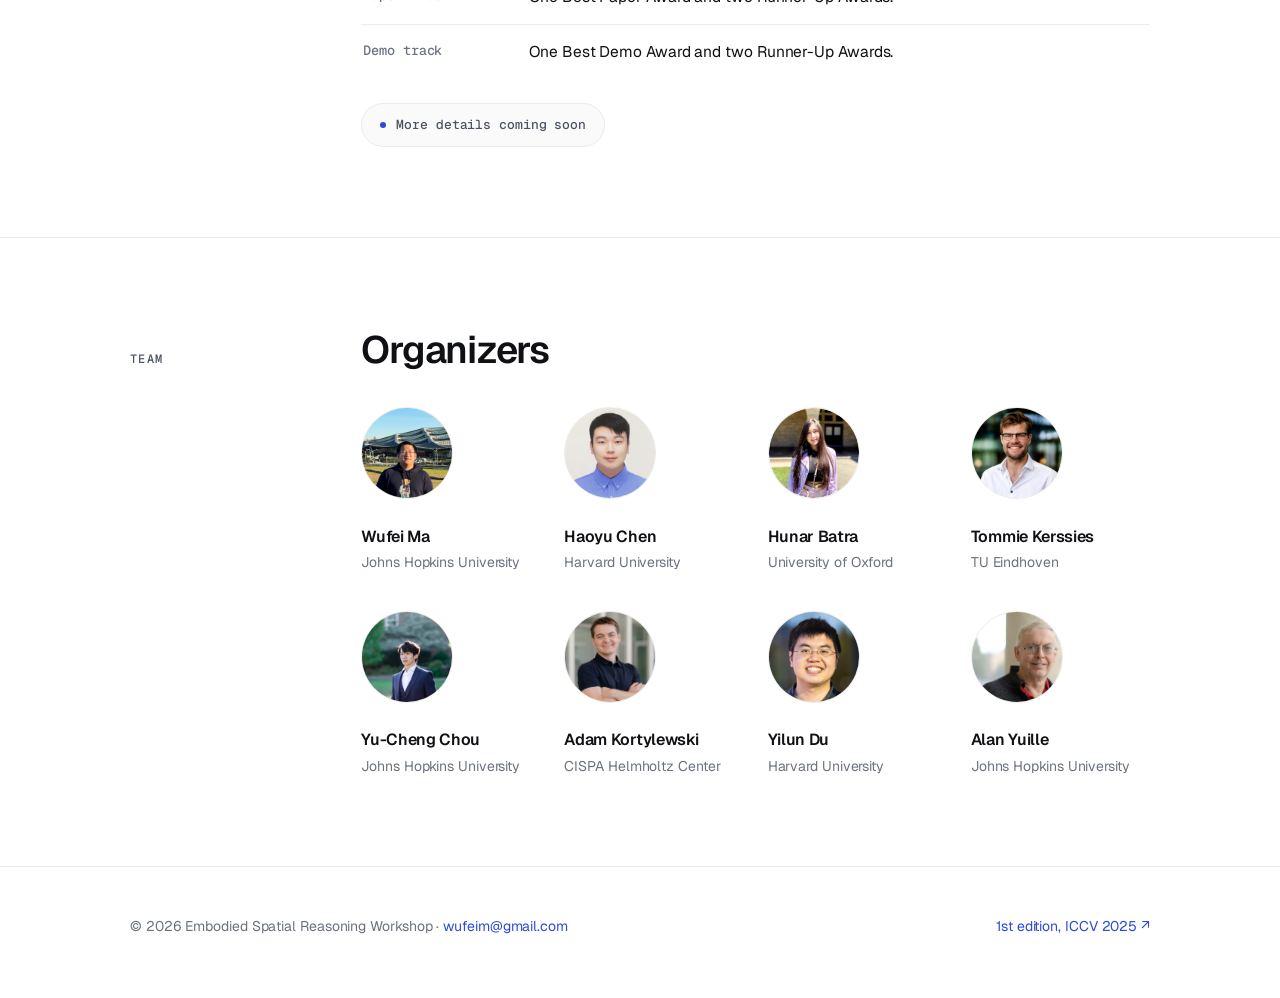
==== commit 7b581a47: "update" ====
--- a/index.html
+++ b/index.html
@@ -132,7 +132,7 @@
       <div class="section__main">
         <h2>Speakers</h2>
 
-        <div class="section__body people">
+        <div class="section__body people people--five">
           <a class="person" href="https://jiajunwu.com/" target="_blank" rel="noopener">
             <img src="images/people/jiajun-wu.jpg" alt="Jiajun Wu" width="400" height="400" loading="lazy" decoding="async" />
             <p class="person__name">Jiajun Wu <svg viewBox="0 0 24 24" aria-hidden="true"><path d="M7 17 17 7M7 7h10v10"/></svg></p>
@@ -155,6 +155,12 @@
             <img src="images/people/manling-li.jpg" alt="Manling Li" width="270" height="270" loading="lazy" decoding="async" />
             <p class="person__name">Manling Li <svg viewBox="0 0 24 24" aria-hidden="true"><path d="M7 17 17 7M7 7h10v10"/></svg></p>
             <p class="person__aff">Northwestern University</p>
+          </a>
+
+          <a class="person" href="https://www.sifeiliu.net/" target="_blank" rel="noopener">
+            <img src="images/people/sifei-liu.jpg" alt="Sifei Liu" width="480" height="480" loading="lazy" decoding="async" />
+            <p class="person__name">Sifei Liu <svg viewBox="0 0 24 24" aria-hidden="true"><path d="M7 17 17 7M7 7h10v10"/></svg></p>
+            <p class="person__aff">NVIDIA</p>
           </a>
         </div>
       </div>
@@ -204,12 +210,10 @@
           <p class="subhead">Submission timeline</p>
 
           <ol class="htimeline">
-            <!-- Submissions are not yet open; the OpenReview portal is still being created.
-                 <li class="htl">
-                   <span class="d">Jul 25, 2026</span>
-                   <span class="l">Submissions open</span>
-                 </li>
-            -->
+            <li class="htl">
+              <span class="d">Aug 5, 2026</span>
+              <span class="l">Submissions open</span>
+            </li>
             <li class="htl is-deadline">
               <span class="d">Sep 5, 2026</span>
               <span class="l">Submission deadline</span>
@@ -228,68 +232,34 @@
             </li>
           </ol>
           <p class="tl-note">All deadlines are 23:59 Anywhere on Earth (AoE).</p>
-        </div>
-
-        <!-- Topics -->
-        <div class="topics block">
-          <p class="topics__label">Topics of interest</p>
-          <ol>
-            <li><b>01</b> Spatial understanding and reasoning in embodied agents</li>
-            <li><b>02</b> Physically-grounded video world models</li>
-            <li><b>03</b> Object permanence and spatial memory</li>
-            <li><b>04</b> Physical consistency and long-horizon temporal coherence</li>
-            <li><b>05</b> Generative and discriminative 3D modeling</li>
-            <li><b>06</b> Long-horizon planning and interaction in 3D space</li>
-          </ol>
-        </div>
-
-        <!-- Guidelines -->
-        <div class="block">
-          <p class="subhead">Submission guidelines</p>
-          <ul class="guidelines">
-            <li>
-              <span class="key">Template</span>
-              <span>
-                Use the NeurIPS 2026 template, following the official
-                <a href="https://neurips.cc/Conferences/2026/CallForPapers" target="_blank" rel="noopener">NeurIPS 2026 Call for Papers ↗</a>.
-              </span>
-            </li>
-            <li>
-              <span class="key">Length</span>
-              <span>Papers: 4–8 pages. Demos: any format (video, PDF, a live demo link, or anything else).</span>
-            </li>
-            <li>
-              <span class="key">Publication</span>
-              <span>This work will be non-archival.</span>
-            </li>
-          </ul>
-          <p class="guidelines__more">
-            Full submission guidelines: see the
-            <a href="call-for-papers.html">Call for Papers ↗</a> and
-            <a href="call-for-demos.html">Call for Demos ↗</a> pages.
-          </p>
         </div>
 
         <!-- Portals -->
         <div class="block">
           <p class="subhead">Submit</p>
           <div class="sub-links">
-            <!-- Swap these disabled blocks for live <a href>s once the OpenReview venues exist. -->
-            <div class="sub-link sub-link--disabled" aria-disabled="true">
+            <!-- TODO: swap these cards back to <a class="sub-link" href="…"> with the arrow
+                 svg once the OpenReview venues are created -->
+            <div class="sub-link sub-link--soon" aria-disabled="true">
               <span>
                 <span class="sub-link__name">Paper Submission</span>
-                <span class="sub-link__host">Coming soon</span>
+                <span class="sub-link__host">Opens Aug 5, 2026</span>
               </span>
-              <svg viewBox="0 0 24 24" aria-hidden="true"><path d="M7 17 17 7M7 7h10v10"/></svg>
+              <span class="sub-link__badge">Opening soon</span>
             </div>
-            <div class="sub-link sub-link--disabled" aria-disabled="true">
+            <div class="sub-link sub-link--soon" aria-disabled="true">
               <span>
                 <span class="sub-link__name">Demo Submission</span>
-                <span class="sub-link__host">Coming soon</span>
+                <span class="sub-link__host">Opens Aug 5, 2026</span>
               </span>
-              <svg viewBox="0 0 24 24" aria-hidden="true"><path d="M7 17 17 7M7 7h10v10"/></svg>
+              <span class="sub-link__badge">Opening soon</span>
             </div>
           </div>
+          <p class="guidelines__more">
+            Topics, format, and full submission guidelines: see the
+            <a href="call-for-papers.html">Call for Papers ↗</a> and
+            <a href="call-for-demos.html">Call for Demos ↗</a> pages.
+          </p>
         </div>
       </div>
     </div>
@@ -304,10 +274,17 @@
       <div class="section__main">
         <h2>Paper &amp; demo awards</h2>
         <div class="section__body">
-          <div class="todo">
-            Best Paper ($2,000), Best Paper Runner-Up ($500 × 3), Best Demo ($1,000 per track),
-            Maverick Award ($1,000 per track). All cloud credits, sponsored by Lambda.
-          </div>
+          <ul class="guidelines">
+            <li>
+              <span class="key">Paper track</span>
+              <span>One Best Paper Award and two Runner-Up Awards.</span>
+            </li>
+            <li>
+              <span class="key">Demo track</span>
+              <span>One Best Demo Award and two Runner-Up Awards.</span>
+            </li>
+          </ul>
+          <p class="note">More details coming soon</p>
         </div>
       </div>
     </div>
@@ -321,9 +298,6 @@
       <div class="section__aside"><p class="section__label">Team</p></div>
       <div class="section__main">
         <h2>Organizers</h2>
-        <p class="section__intro">
-          Organized by researchers across Johns Hopkins, Harvard, Oxford, TU Eindhoven, and CISPA.
-        </p>
 
         <div class="section__body people">
           <a class="person" href="https://wufeim.github.io/" target="_blank" rel="noopener">
--- a/style.css
+++ b/style.css
@@ -339,6 +339,19 @@
   grid-template-columns: repeat(4, minmax(0, 1fr));
   gap: clamp(28px, 3.4vw, 38px) clamp(16px, 2vw, 24px);
 }
+/* Five speakers on one row — the shared four-up grid would orphan the fifth.
+   Only above the 900px breakpoint, where the responsive rules below take over. */
+@media (min-width: 901px) {
+  .people--five {
+    grid-template-columns: repeat(5, minmax(0, 1fr));
+    /* a tighter column gap buys the width the longest name needs to hold one line */
+    column-gap: 16px;
+  }
+  .people--five .person img { width: 84px; height: 84px; }
+  .people--five .person__name { margin-top: 13px; font-size: 14px; }
+  .people--five .person__aff { font-size: 13px; }
+}
+
 .person { display: block; color: inherit; }
 .person:hover { text-decoration: none; }
 .person img {
@@ -411,7 +424,7 @@
   list-style: none;
   padding: 0;
   display: grid;
-  grid-template-columns: repeat(4, minmax(0, 1fr));
+  grid-template-columns: repeat(5, minmax(0, 1fr));
   margin: 4px 0 18px;
 }
 /* the rail stops at the last dot rather than running off the edge */
@@ -420,7 +433,7 @@
   position: absolute;
   top: 5px;
   left: 0;
-  width: 75%;
+  width: 80%;
   height: 1px;
   background: var(--line);
 }
@@ -491,6 +504,9 @@
   color: var(--ink-2);
 }
 
+/* a status pill closing out a guidelines list needs its own breathing room */
+.guidelines + .note { margin-top: 24px; }
+
 /* ==========================================================================
    Sub-page: back link + track list
    ========================================================================== */
@@ -595,7 +611,29 @@
   transition: stroke 0.16s ease, transform 0.16s ease;
 }
 .sub-link:hover svg { stroke: var(--ink); transform: translate(2px, -2px); }
-.sub-link--disabled { opacity: 0.5; cursor: not-allowed; pointer-events: none; }
+
+/* Portal not open yet — same card, but inert: no link, no hover affordance.
+   The dashed border reads as "placeholder" next to the solid live cards. */
+.sub-link--soon {
+  border-style: dashed;
+  cursor: default;
+}
+.sub-link--soon:hover { border-color: var(--line); transform: none; }
+.sub-link--soon .sub-link__name { color: var(--ink-2); }
+.sub-link--soon .sub-link__host { color: var(--muted); }
+
+.sub-link__badge {
+  flex: none;
+  padding: 5px 12px;
+  border: 1px solid var(--line);
+  border-radius: 999px;
+  background: var(--bg);
+  font-family: var(--font-mono);
+  font-size: 11.5px;
+  font-weight: 500;
+  white-space: nowrap;
+  color: var(--muted);
+}
 
 /* ==========================================================================
    Program committee
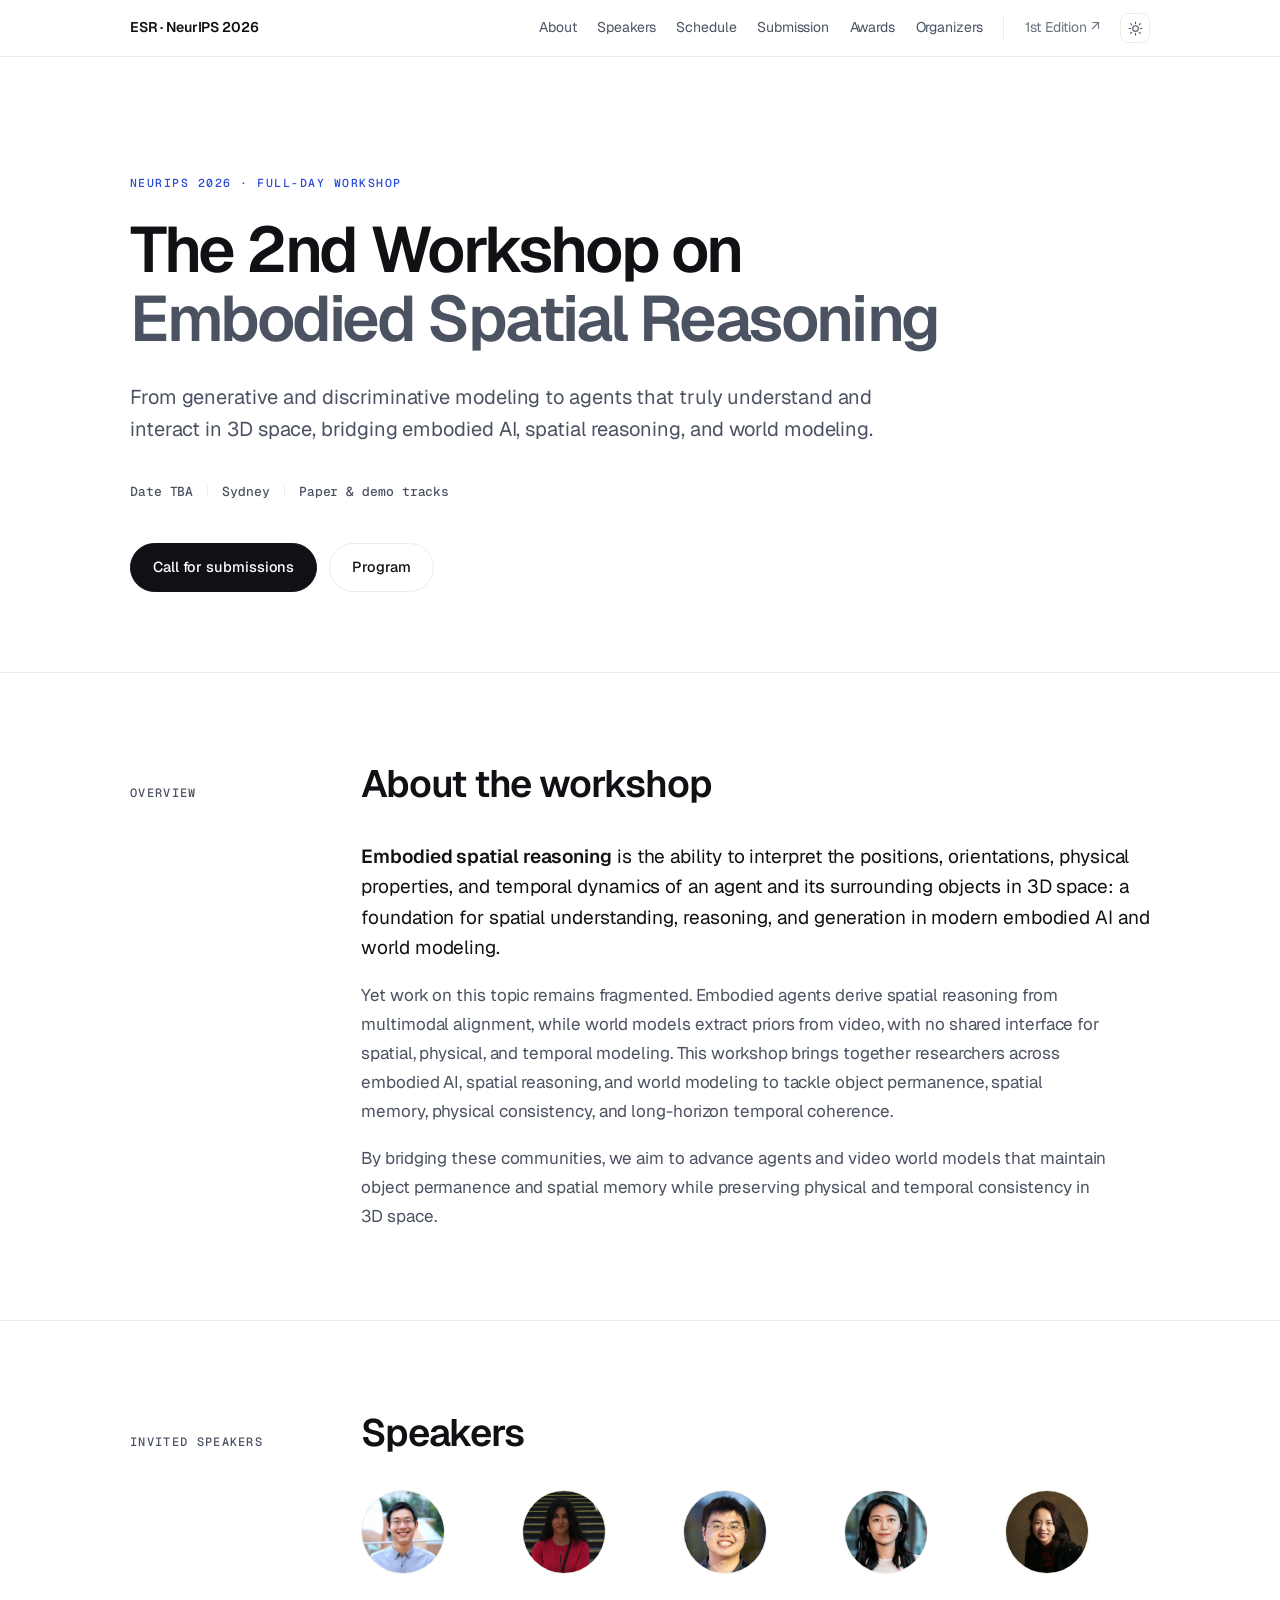
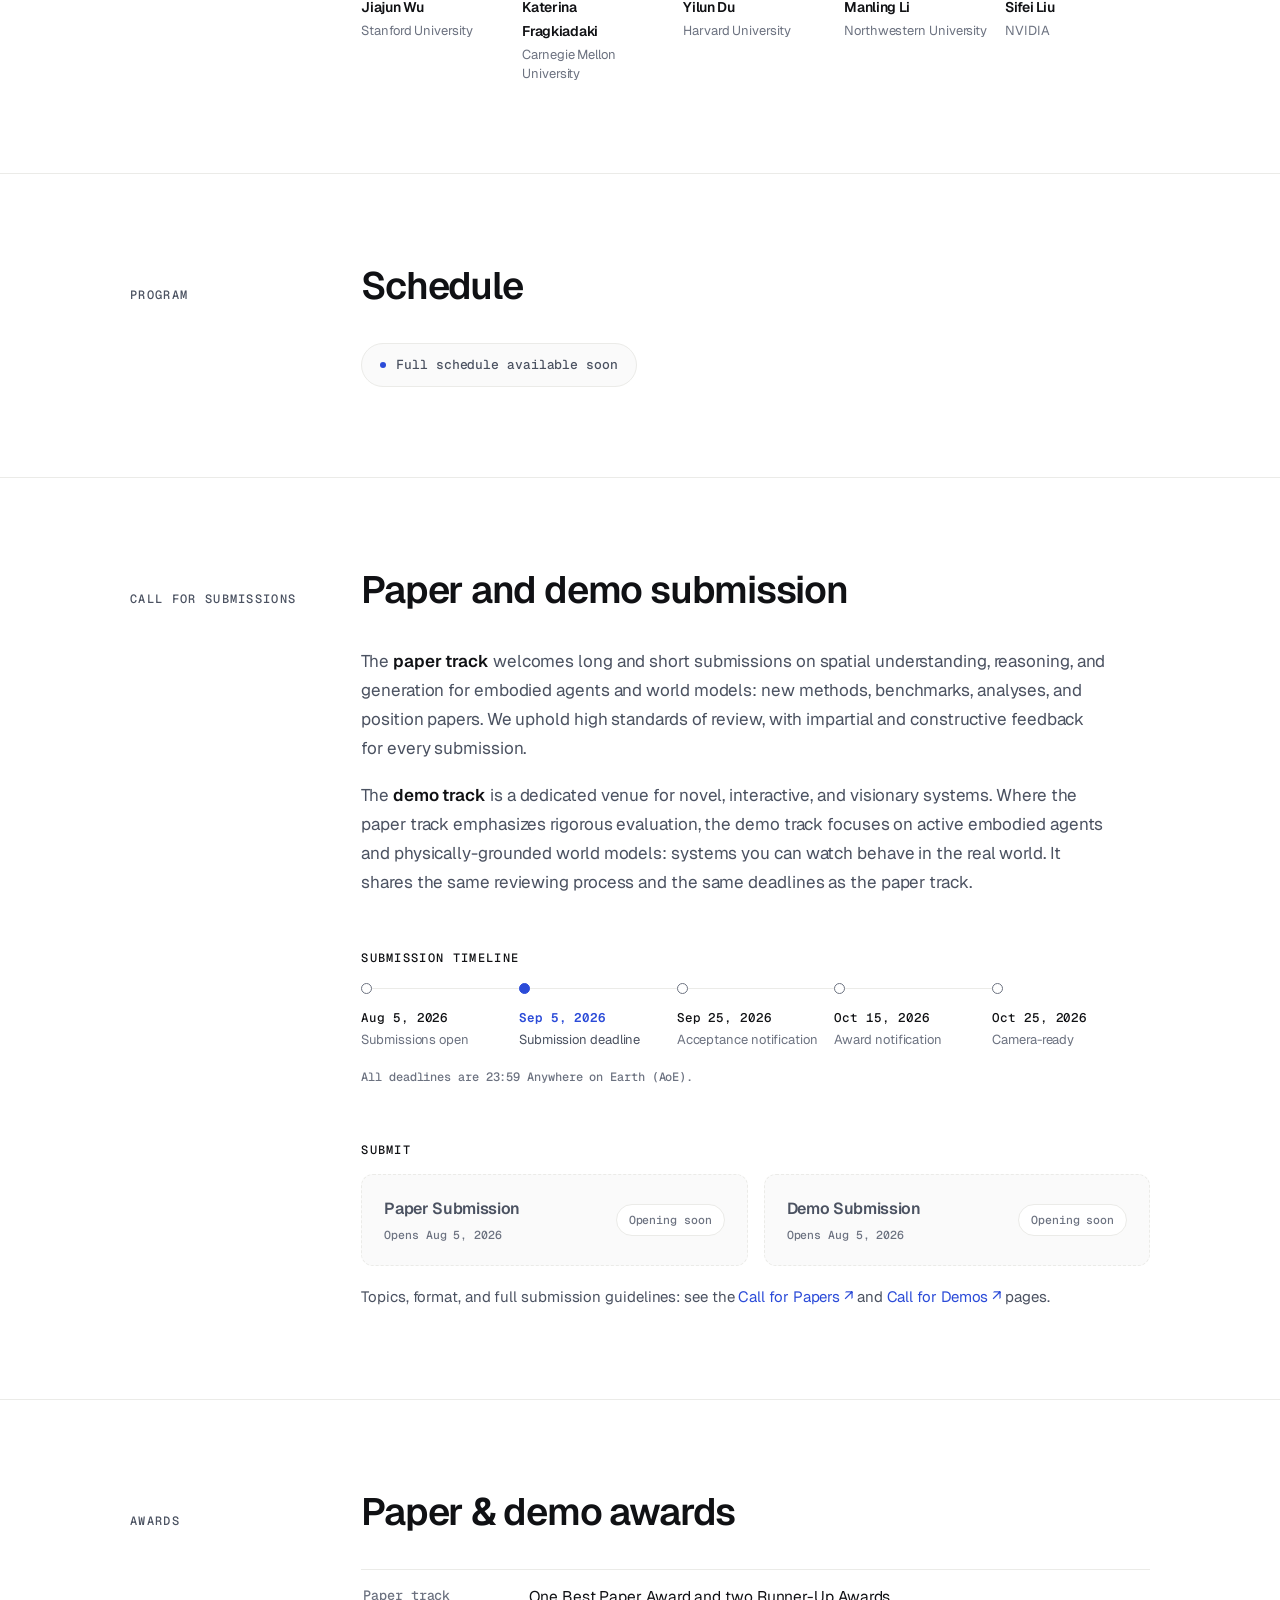
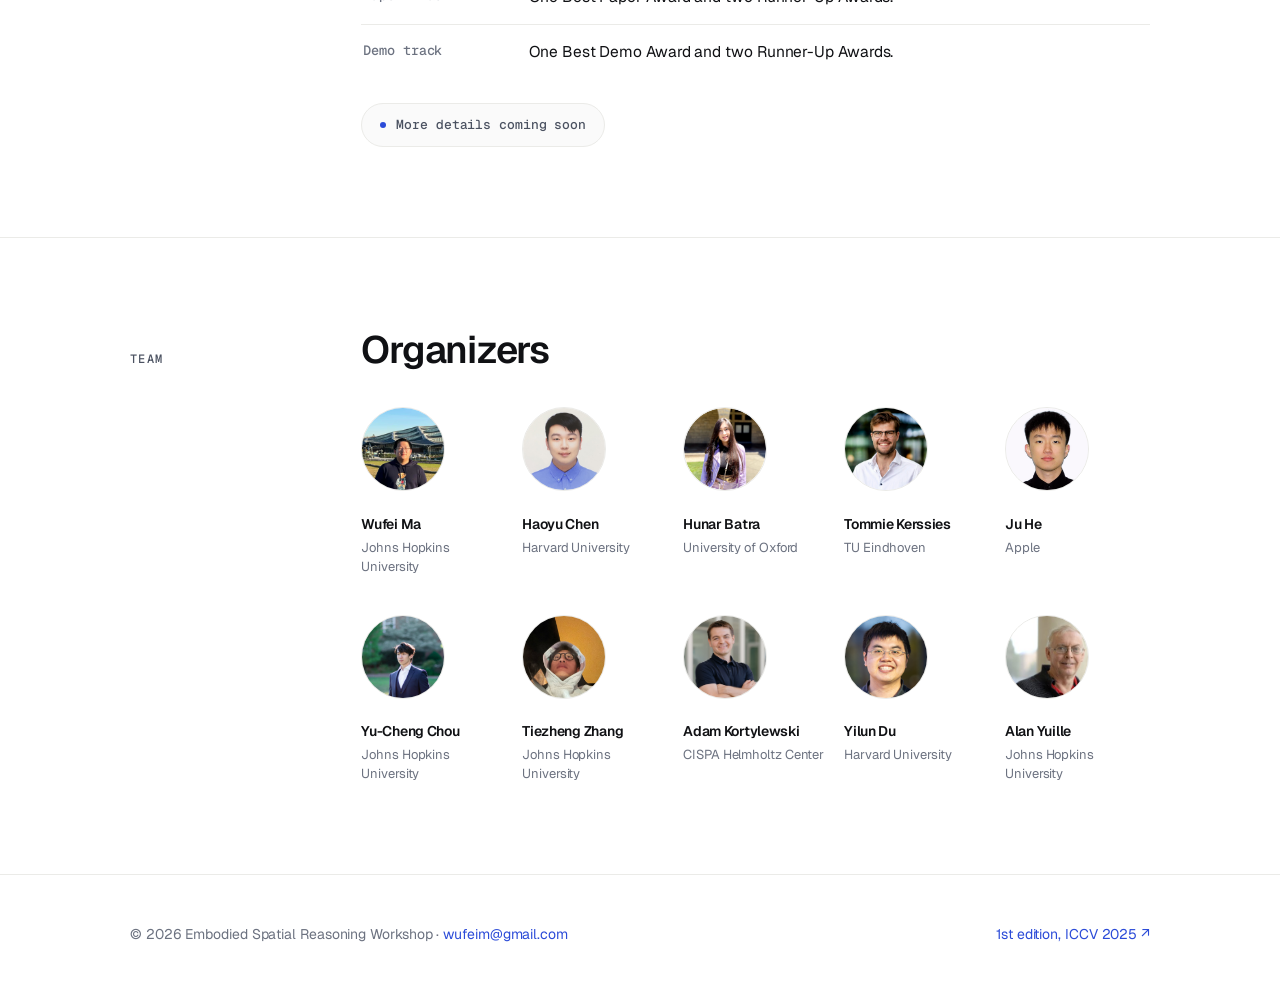
==== commit 3f77a920: "update" ====
--- a/index.html
+++ b/index.html
@@ -299,7 +299,7 @@
       <div class="section__main">
         <h2>Organizers</h2>
 
-        <div class="section__body people">
+        <div class="section__body people people--five">
           <a class="person" href="https://wufeim.github.io/" target="_blank" rel="noopener">
             <img src="images/people/wufei-ma.jpg" alt="Wufei Ma" width="480" height="480" loading="lazy" decoding="async" />
             <p class="person__name">Wufei Ma <svg viewBox="0 0 24 24" aria-hidden="true"><path d="M7 17 17 7M7 7h10v10"/></svg></p>
@@ -324,9 +324,21 @@
             <p class="person__aff">TU Eindhoven</p>
           </a>
 
+          <a class="person" href="https://tacju.github.io/" target="_blank" rel="noopener">
+            <img src="images/people/ju-he.jpg" alt="Ju He" width="600" height="600" loading="lazy" decoding="async" />
+            <p class="person__name">Ju He <svg viewBox="0 0 24 24" aria-hidden="true"><path d="M7 17 17 7M7 7h10v10"/></svg></p>
+            <p class="person__aff">Apple</p>
+          </a>
+
           <a class="person" href="https://johnson111788.github.io/" target="_blank" rel="noopener">
             <img src="images/people/yucheng-chou.jpg" alt="Yu-Cheng Chou" width="480" height="480" loading="lazy" decoding="async" />
             <p class="person__name">Yu-Cheng Chou <svg viewBox="0 0 24 24" aria-hidden="true"><path d="M7 17 17 7M7 7h10v10"/></svg></p>
+            <p class="person__aff">Johns Hopkins University</p>
+          </a>
+
+          <a class="person" href="https://tiezheng11.github.io/" target="_blank" rel="noopener">
+            <img src="images/people/tiezheng-zhang.jpg" alt="Tiezheng Zhang" width="800" height="600" loading="lazy" decoding="async" />
+            <p class="person__name">Tiezheng Zhang <svg viewBox="0 0 24 24" aria-hidden="true"><path d="M7 17 17 7M7 7h10v10"/></svg></p>
             <p class="person__aff">Johns Hopkins University</p>
           </a>
 
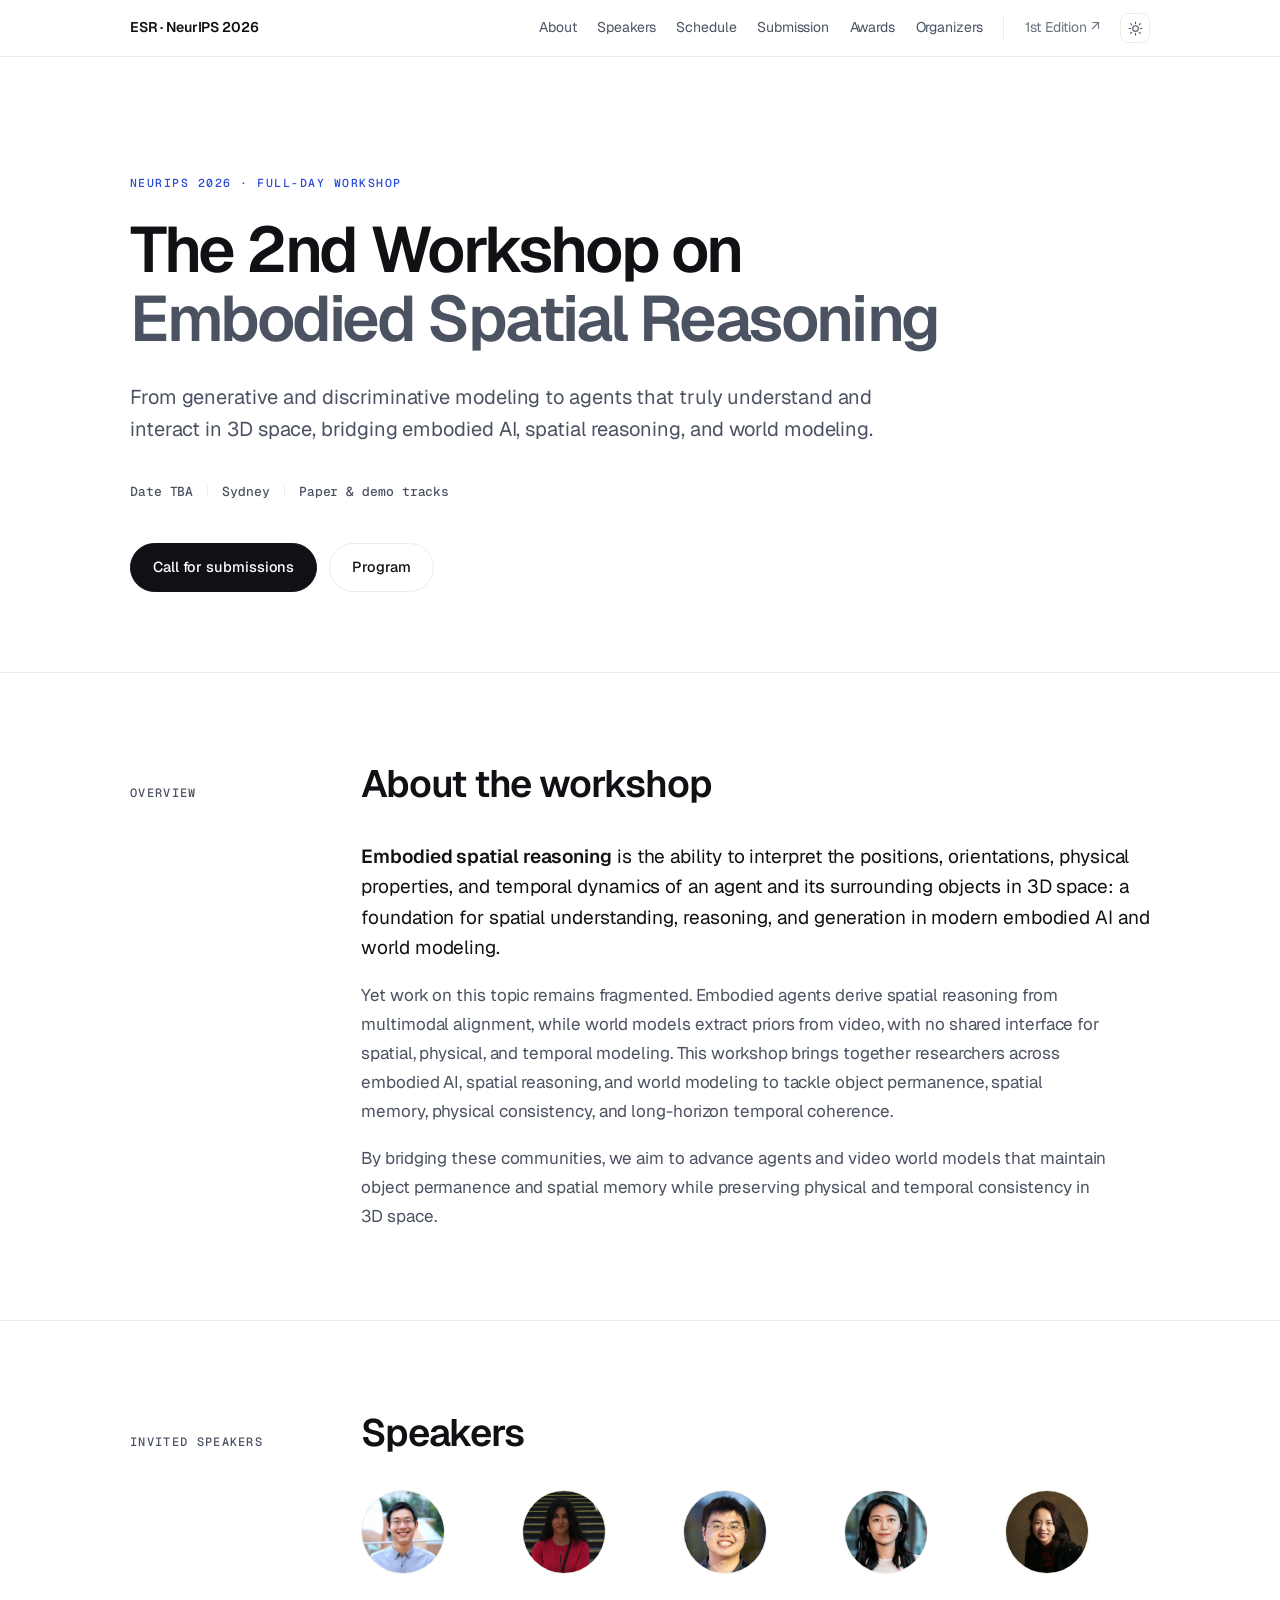
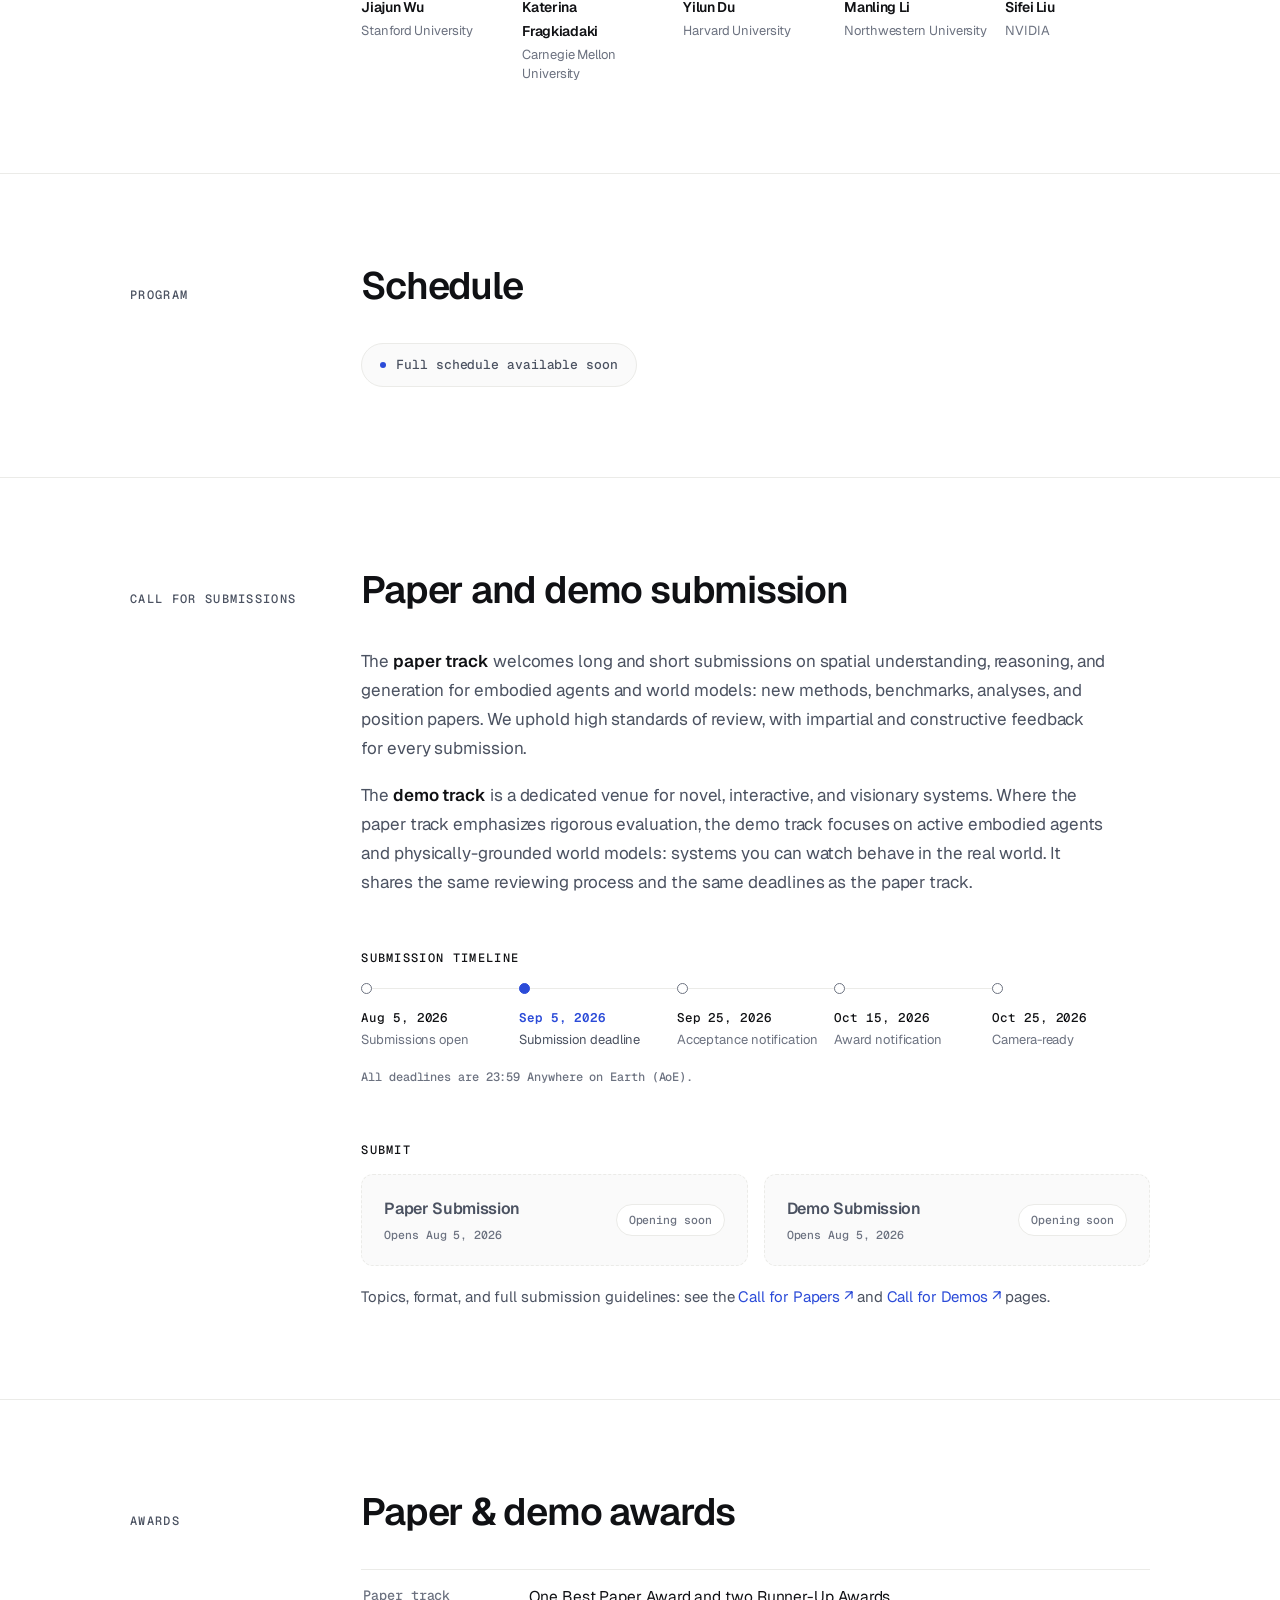
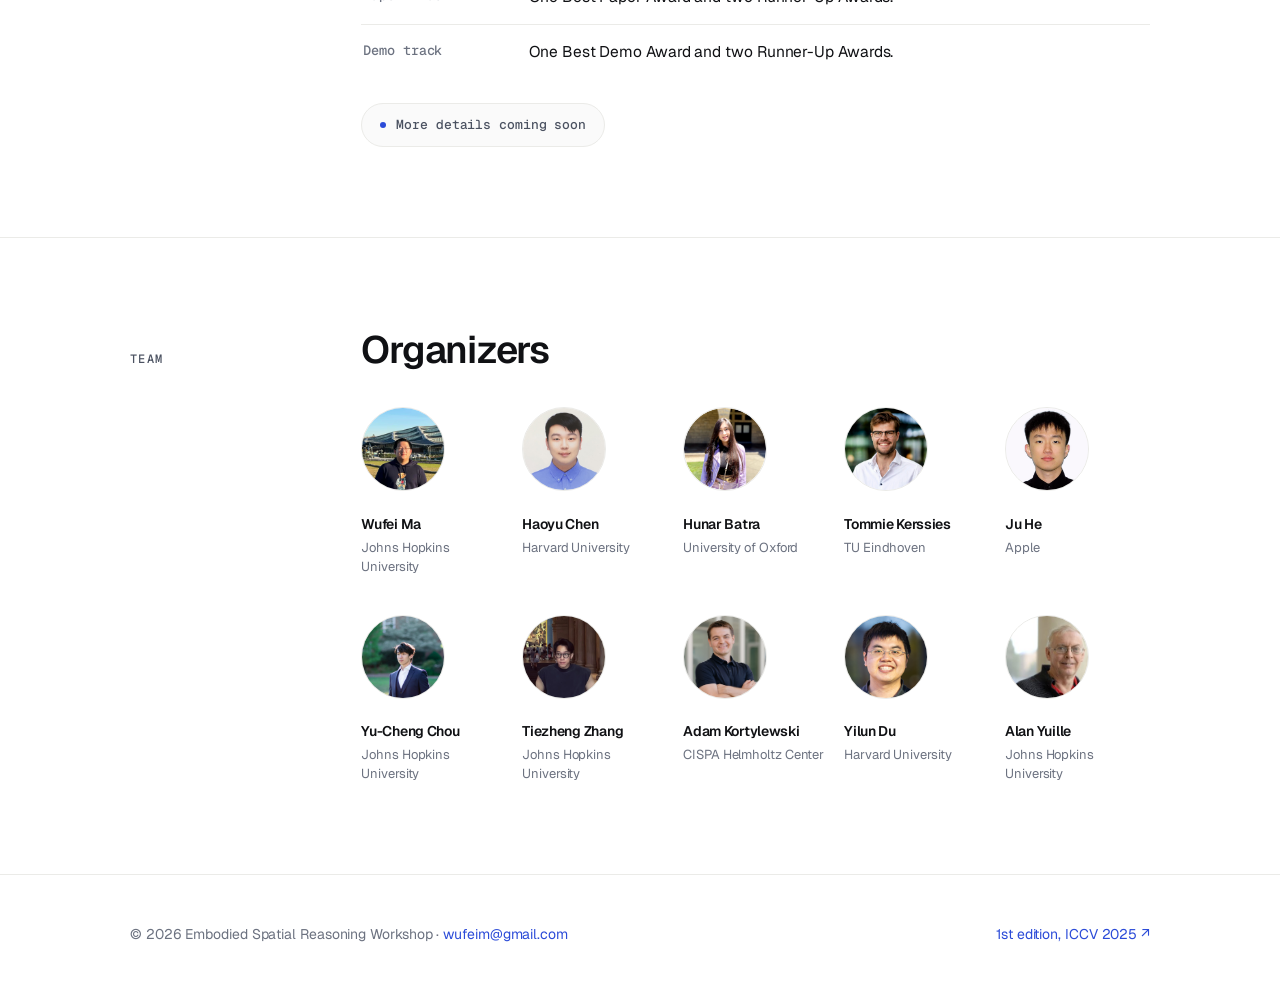
==== commit 0819b55e: "update" ====
--- a/index.html
+++ b/index.html
@@ -337,7 +337,7 @@
           </a>
 
           <a class="person" href="https://tiezheng11.github.io/" target="_blank" rel="noopener">
-            <img src="images/people/tiezheng-zhang.jpg" alt="Tiezheng Zhang" width="800" height="600" loading="lazy" decoding="async" />
+            <img src="images/people/tiezheng-zhang.jpg" alt="Tiezheng Zhang" width="480" height="480" loading="lazy" decoding="async" />
             <p class="person__name">Tiezheng Zhang <svg viewBox="0 0 24 24" aria-hidden="true"><path d="M7 17 17 7M7 7h10v10"/></svg></p>
             <p class="person__aff">Johns Hopkins University</p>
           </a>
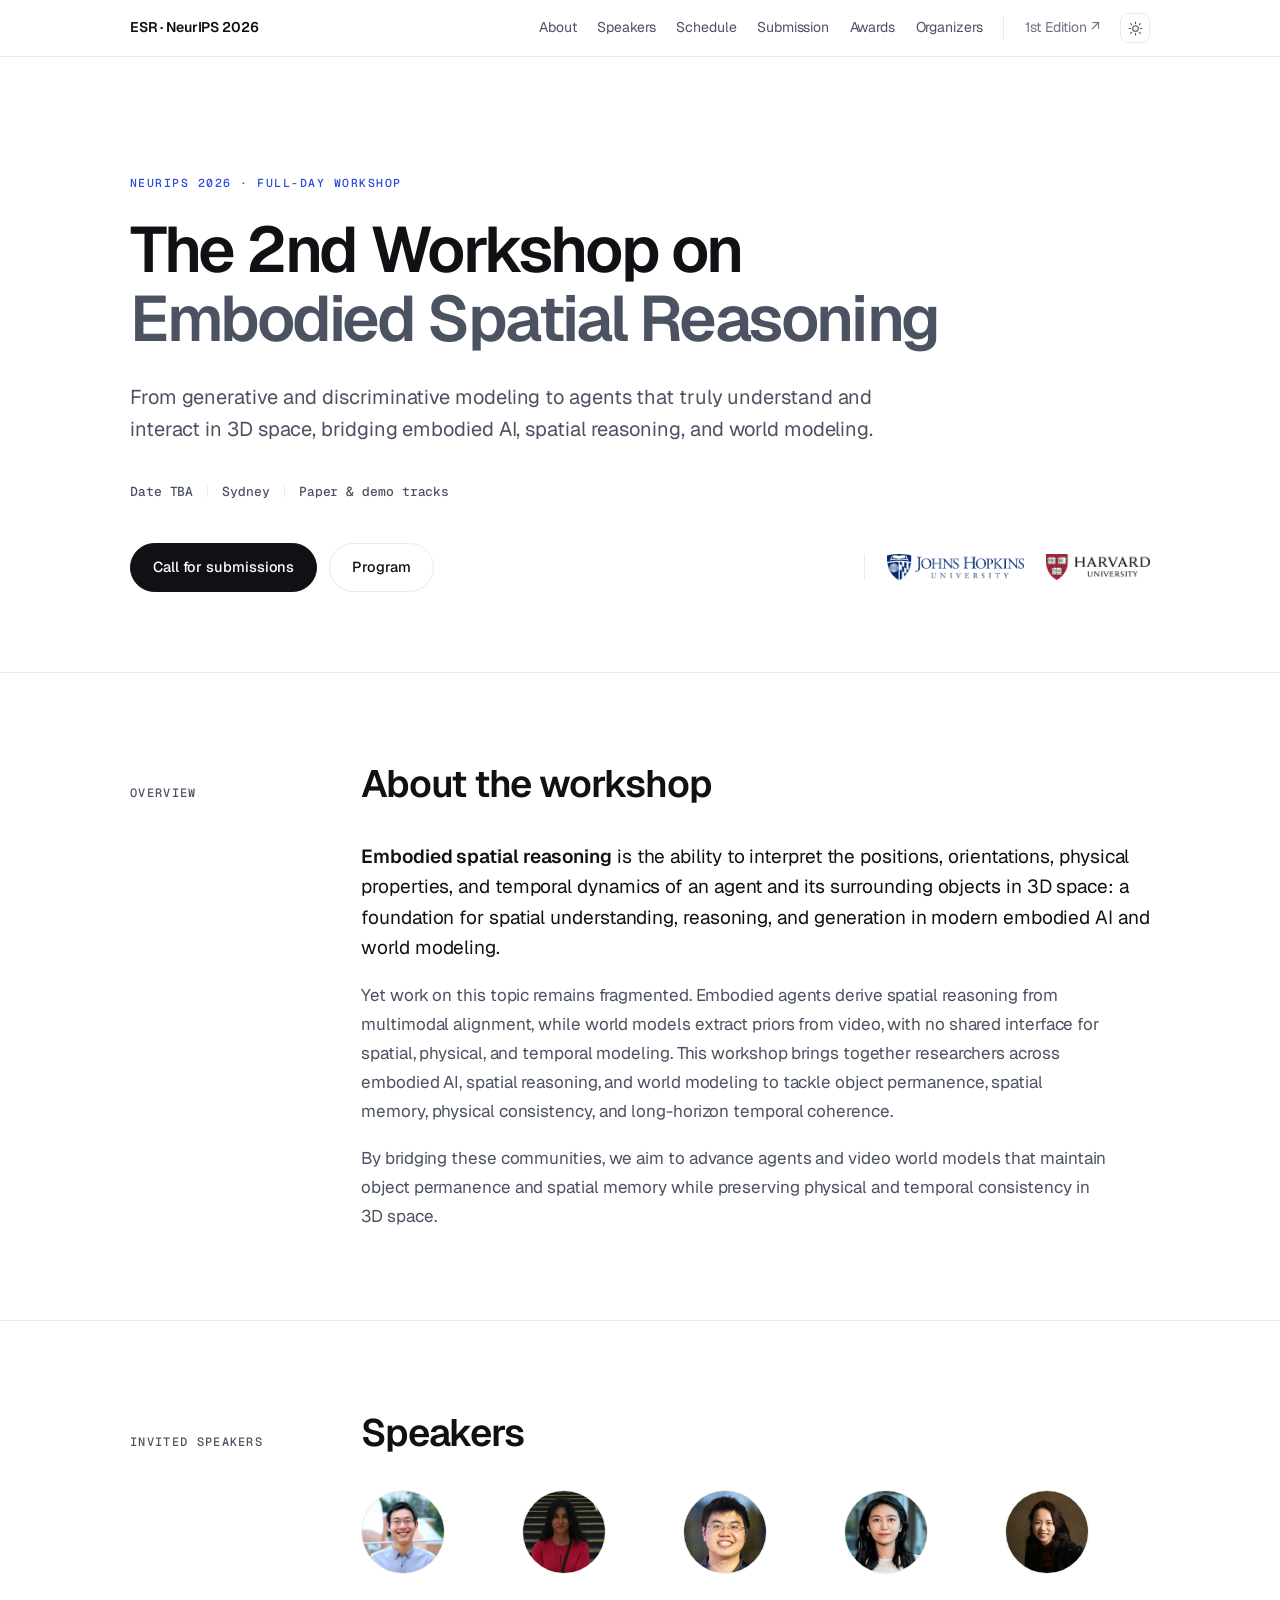
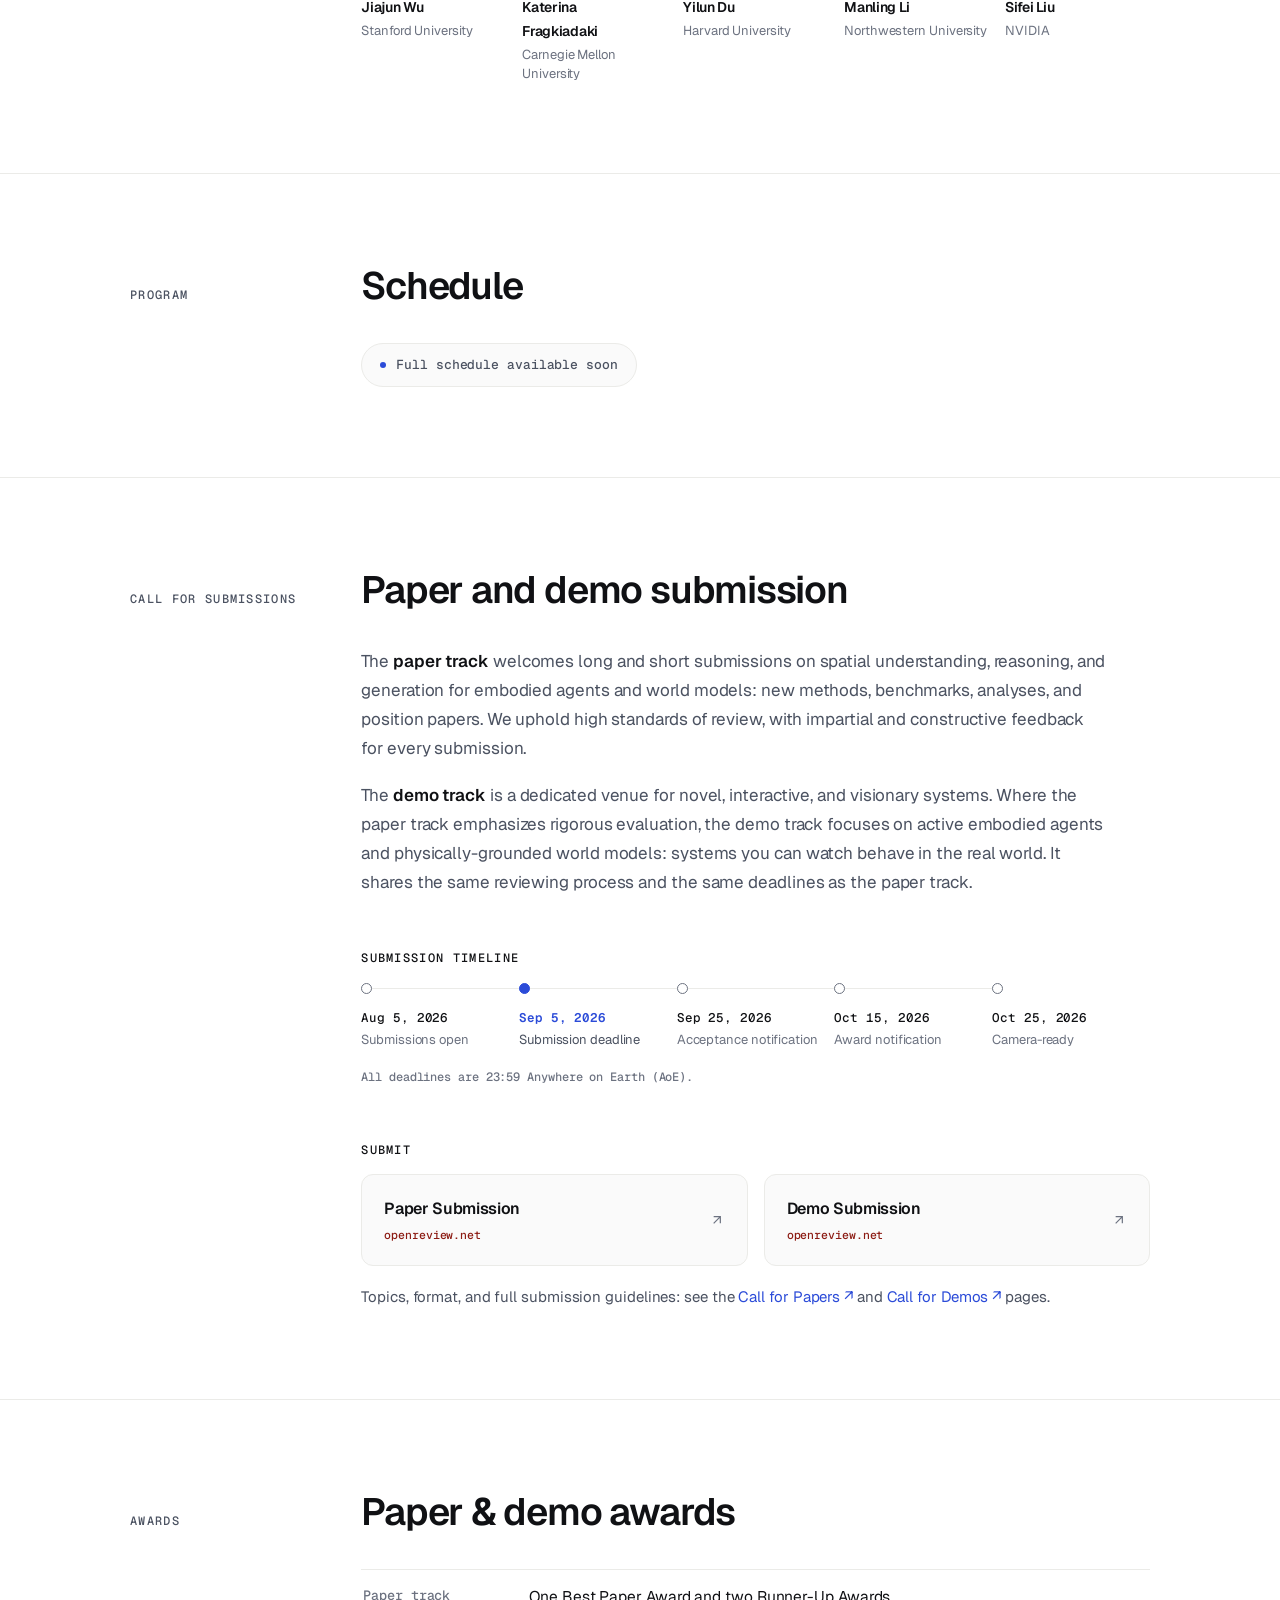
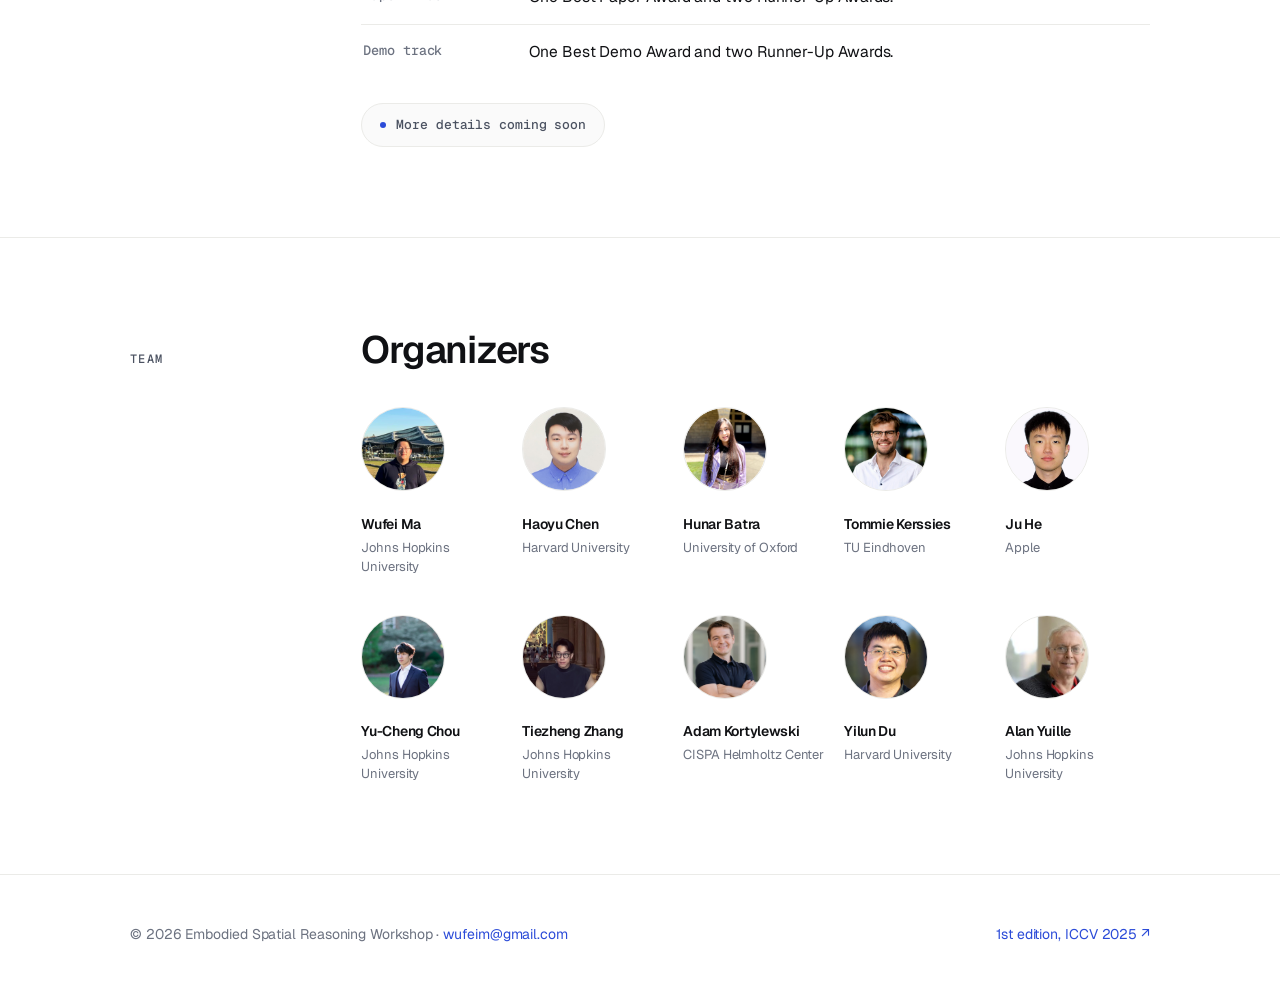
==== commit 668b72e5: "update" ====
--- a/index.html
+++ b/index.html
@@ -89,6 +89,11 @@
       <div class="title__actions">
         <a class="btn" href="#submission">Call for submissions</a>
         <a class="btn btn--ghost" href="#schedule">Program</a>
+
+        <div class="title__logos">
+          <img src="images/logos/jhu.png" alt="Johns Hopkins University" width="1265" height="240" />
+          <img src="images/logos/harvard.png" alt="Harvard University" width="962" height="240" />
+        </div>
       </div>
     </div>
   </section>
@@ -238,22 +243,20 @@
         <div class="block">
           <p class="subhead">Submit</p>
           <div class="sub-links">
-            <!-- TODO: swap these cards back to <a class="sub-link" href="…"> with the arrow
-                 svg once the OpenReview venues are created -->
-            <div class="sub-link sub-link--soon" aria-disabled="true">
+            <a class="sub-link" href="https://openreview.net/group?id=NeurIPS.cc/2026/Workshop/ESR_Paper_Track#tab-your-consoles" target="_blank" rel="noopener">
               <span>
                 <span class="sub-link__name">Paper Submission</span>
-                <span class="sub-link__host">Opens Aug 5, 2026</span>
+                <span class="sub-link__host">openreview.net</span>
               </span>
-              <span class="sub-link__badge">Opening soon</span>
-            </div>
-            <div class="sub-link sub-link--soon" aria-disabled="true">
+              <svg viewBox="0 0 24 24" aria-hidden="true"><path d="M7 17 17 7M7 7h10v10"/></svg>
+            </a>
+            <a class="sub-link" href="https://openreview.net/group?id=NeurIPS.cc/2026/Workshop/ESR_Demo_Track#tab-your-consoles" target="_blank" rel="noopener">
               <span>
                 <span class="sub-link__name">Demo Submission</span>
-                <span class="sub-link__host">Opens Aug 5, 2026</span>
+                <span class="sub-link__host">openreview.net</span>
               </span>
-              <span class="sub-link__badge">Opening soon</span>
-            </div>
+              <svg viewBox="0 0 24 24" aria-hidden="true"><path d="M7 17 17 7M7 7h10v10"/></svg>
+            </a>
           </div>
           <p class="guidelines__more">
             Topics, format, and full submission guidelines: see the
--- a/style.css
+++ b/style.css
@@ -211,8 +211,25 @@
   margin-top: clamp(28px, 3.5vw, 40px);
   display: flex;
   flex-wrap: wrap;
+  align-items: center;
   gap: 12px;
 }
+/* Host-institution lockups ride the far end of the CTA row: `margin-left: auto`
+   balances the buttons without adding a band of its own, and the hairline keeps
+   the marks read as a caption rather than as two more actions. Both sources are
+   cropped to their ink, so one shared height gives matching optical weight. */
+.title__logos {
+  display: flex;
+  align-items: center;
+  gap: 22px;
+  margin-left: auto;
+  padding-left: 22px;
+  border-left: 1px solid var(--line);
+}
+.title__logos img { display: block; width: auto; height: 26px; }
+/* Both lockups are dark-on-light artwork; on the dark palette they are knocked
+   out to a flat white, which costs the Harvard crimson but keeps them legible. */
+:root[data-theme="dark"] .title__logos img { filter: brightness(0) invert(1); }
 
 .btn {
   display: inline-flex;
@@ -727,6 +744,16 @@
 }
 
 @media (max-width: 760px) {
+  /* the CTA row can no longer hold buttons and lockups side by side, so the
+     logos drop to their own line and re-align with the left edge */
+  .title__logos {
+    width: 100%;
+    margin-left: 0;
+    margin-top: 6px;
+    padding-left: 0;
+    border-left: none;
+  }
+
   /* five columns can't hold their labels here, so the rail becomes a stacked list */
   .htimeline { grid-template-columns: 1fr; margin-bottom: 14px; }
   .htimeline::before { display: none; }
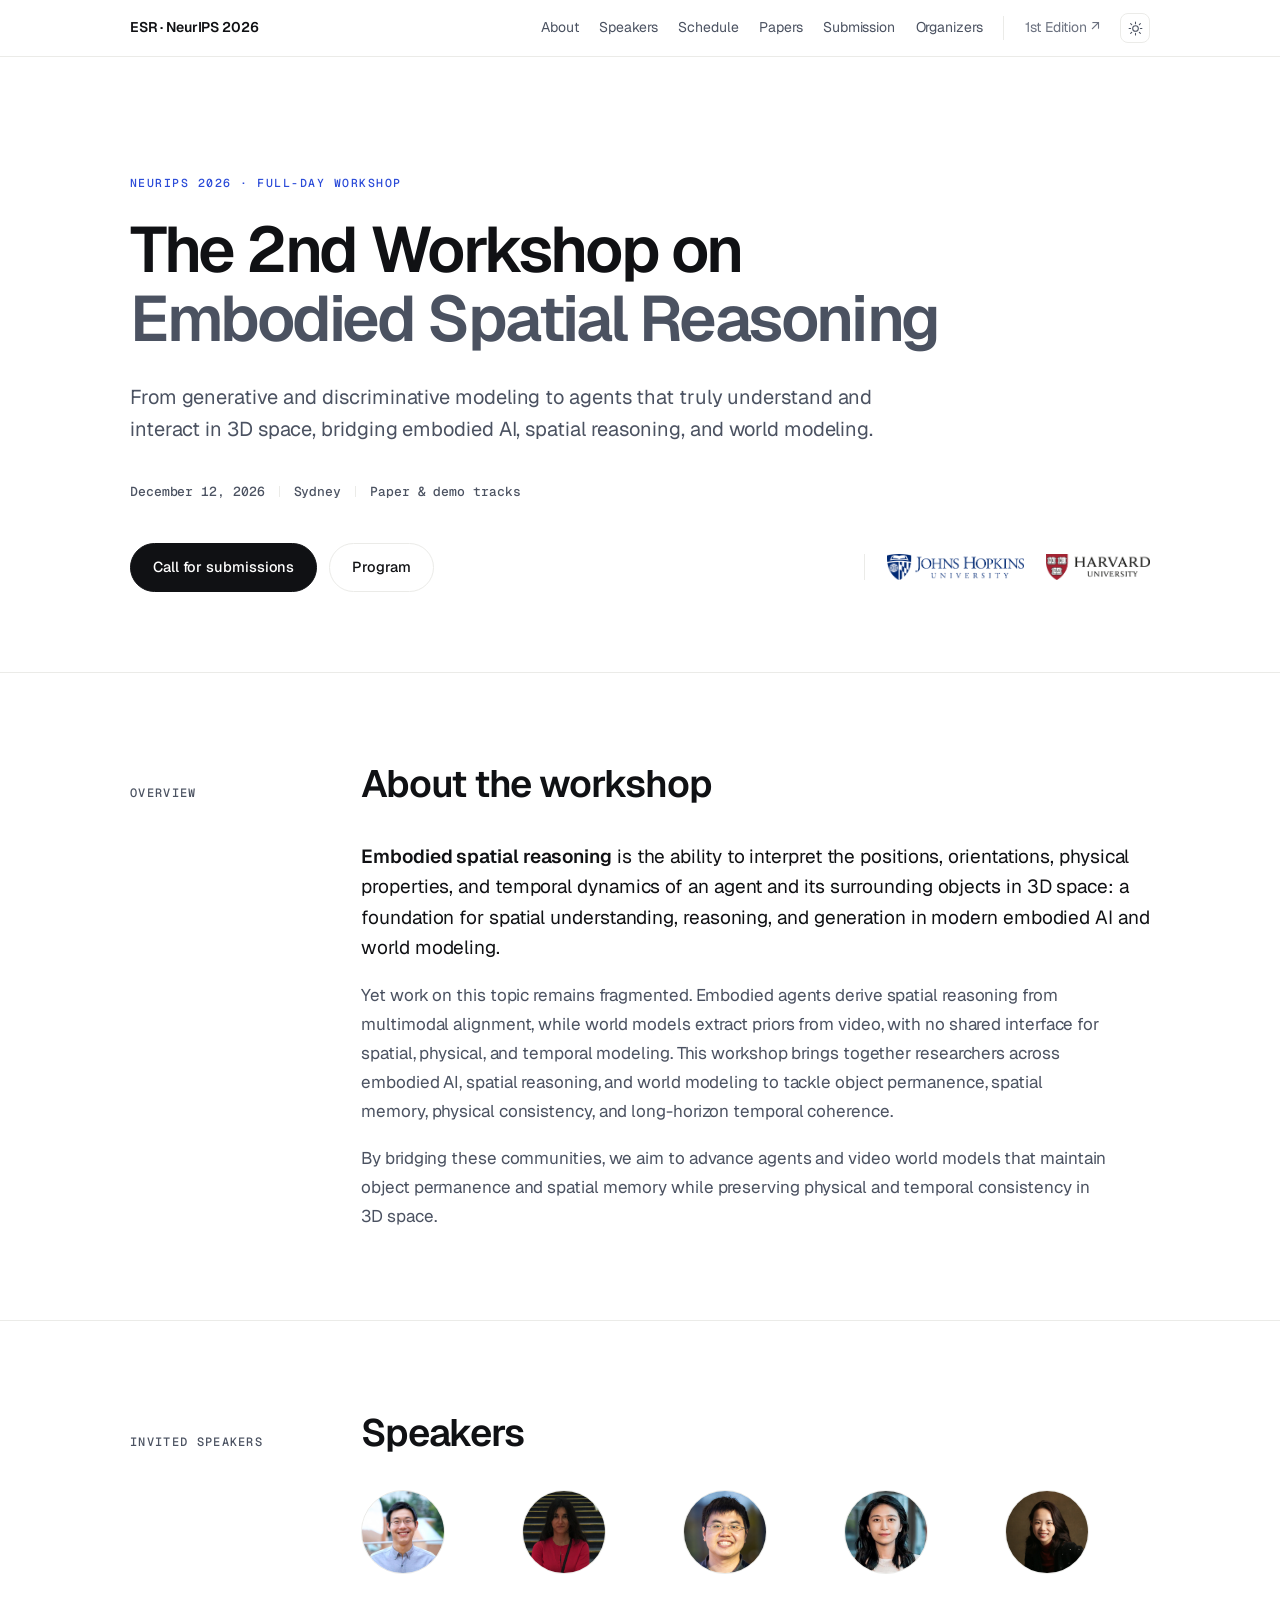
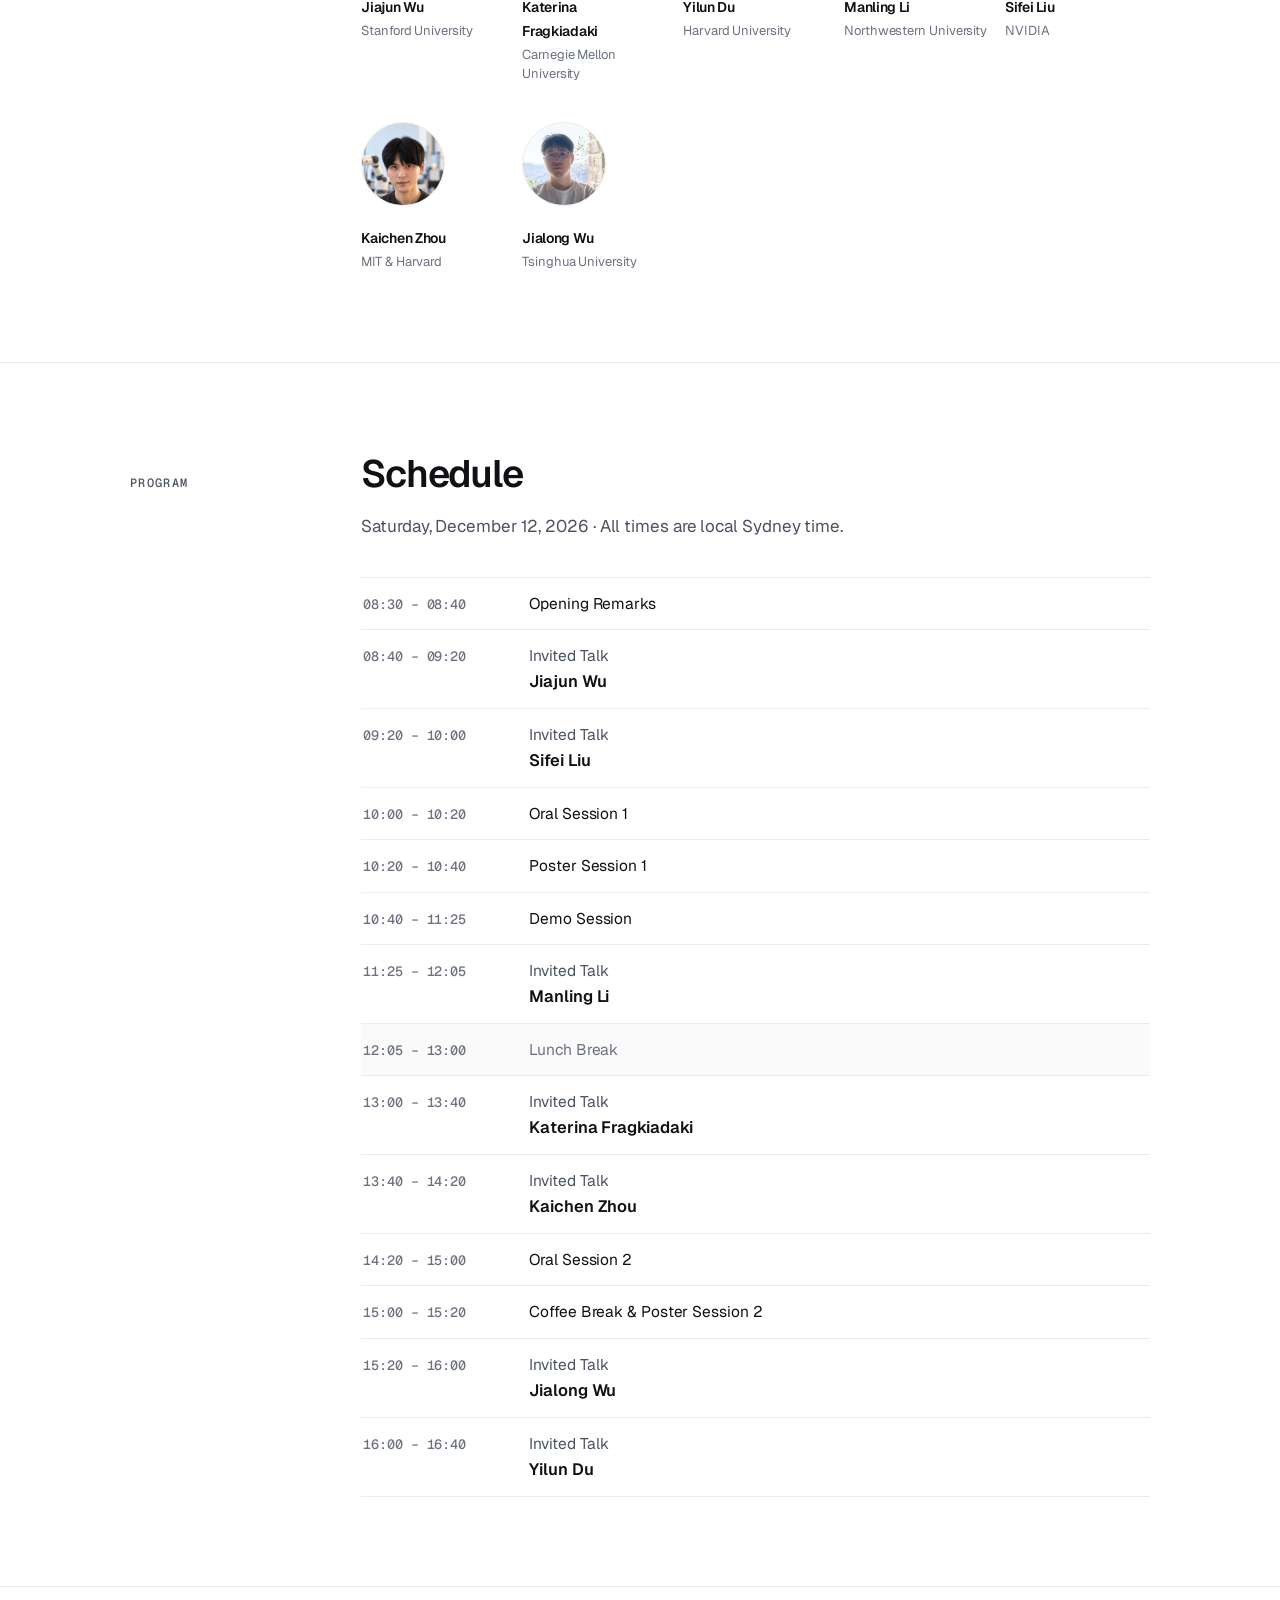
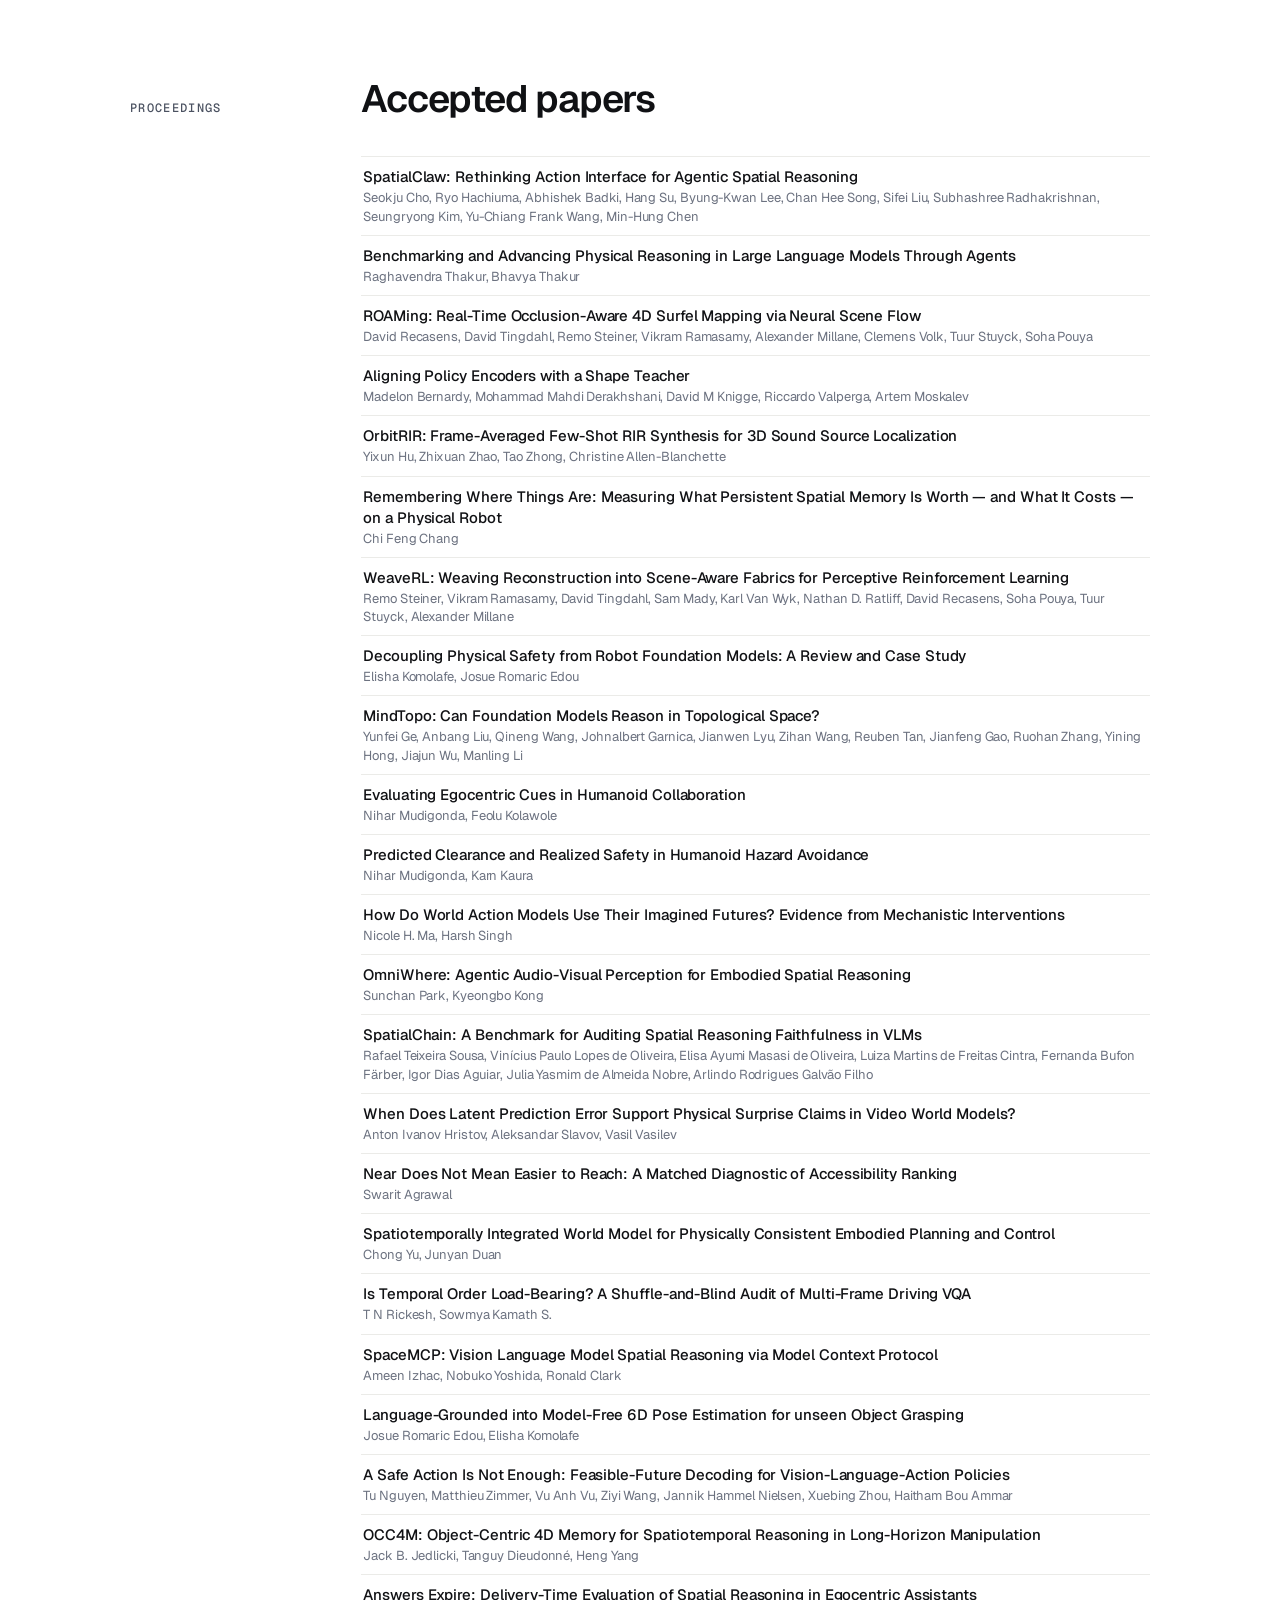
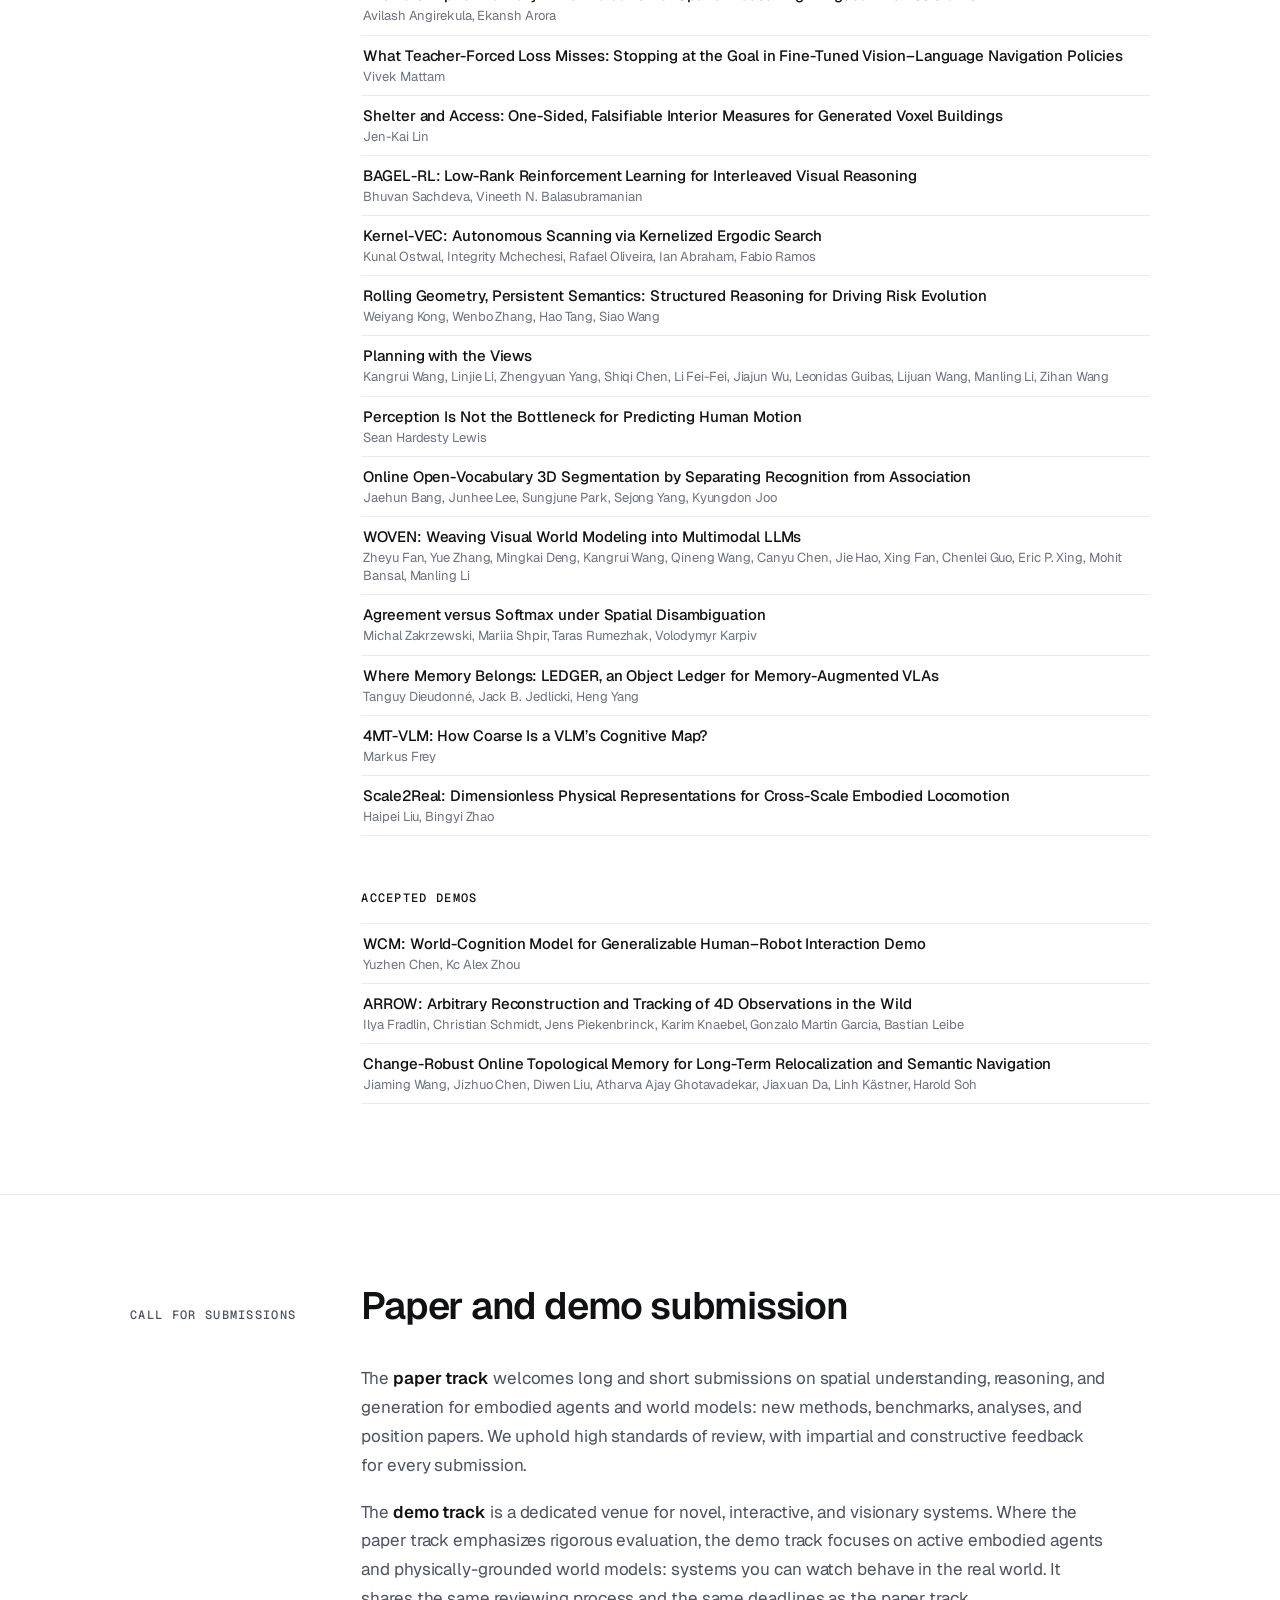
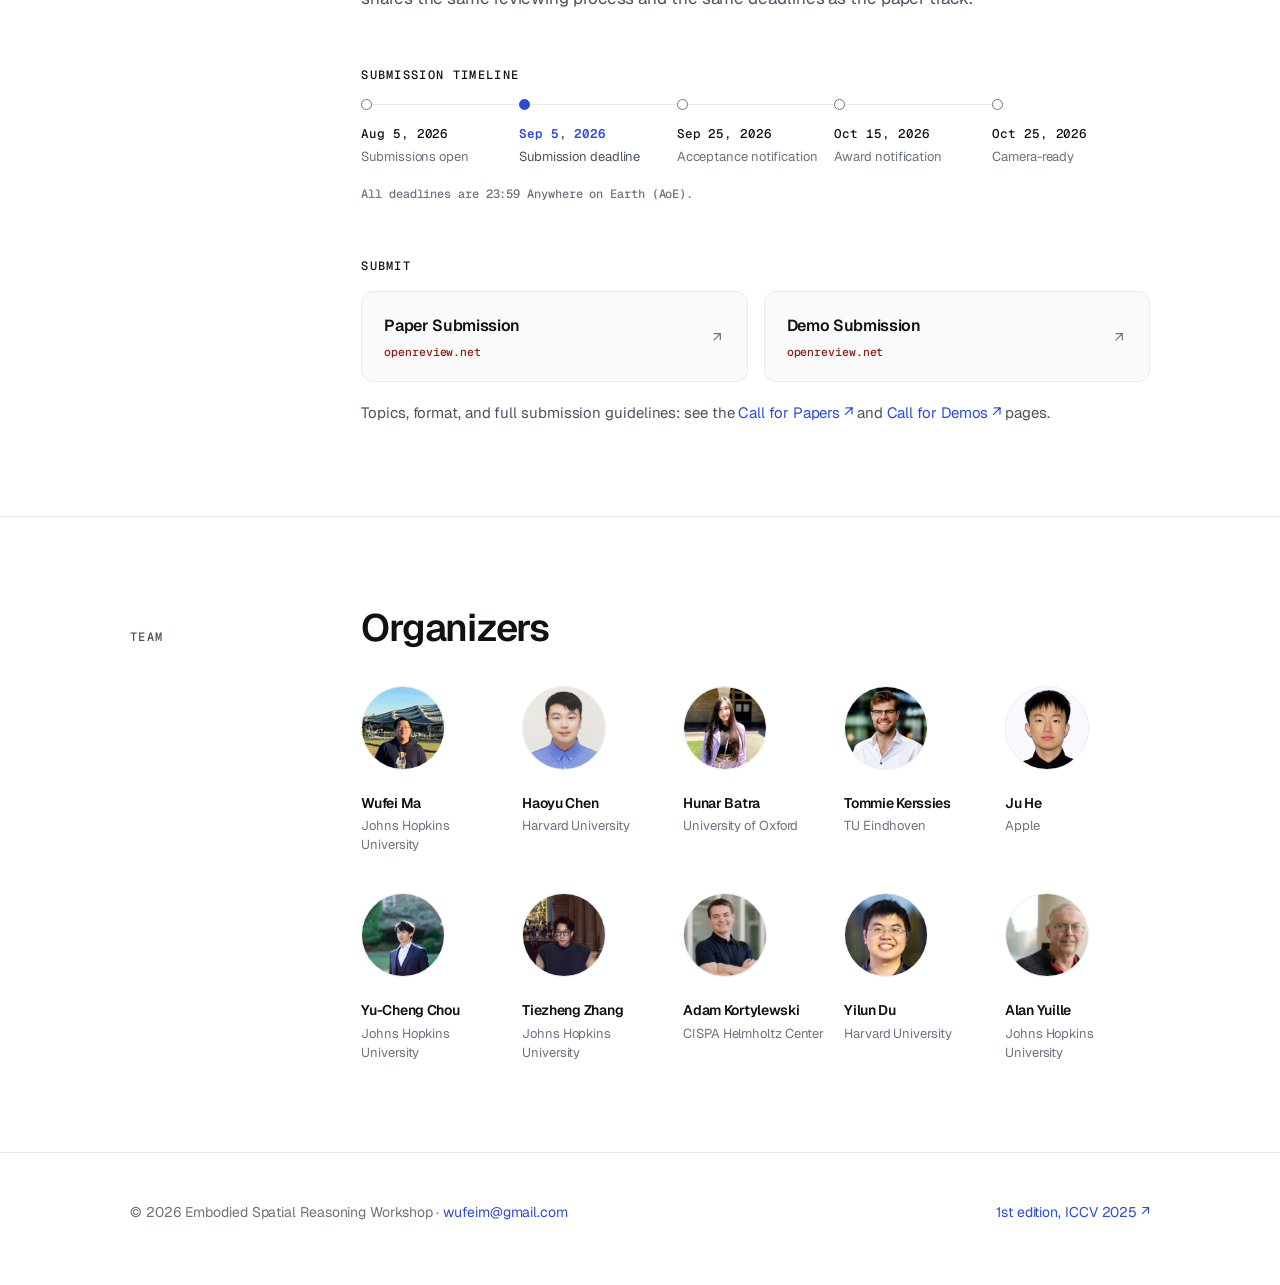
==== commit 28f76d39: "Add schedule, accepted papers/demos, and new speakers - Full-day schedule for Dec 12, 2026 - Add Kai" ====
--- a/index.html
+++ b/index.html
@@ -42,8 +42,8 @@
         <a href="#about">About</a>
         <a href="#speakers">Speakers</a>
         <a href="#schedule">Schedule</a>
+        <a href="#papers">Papers</a>
         <a href="#submission">Submission</a>
-        <a href="#awards">Awards</a>
         <a href="#organizers">Organizers</a>
         <a class="ext" href="https://sites.google.com/view/esr-iccv2025/home" target="_blank" rel="noopener">1st Edition ↗</a>
       </nav>
@@ -81,7 +81,7 @@
       </p>
 
       <p class="title__meta">
-        <span>Date TBA</span>
+        <span>December 12, 2026</span>
         <span>Sydney</span>
         <span>Paper &amp; demo tracks</span>
       </p>
@@ -167,6 +167,18 @@
             <p class="person__name">Sifei Liu <svg viewBox="0 0 24 24" aria-hidden="true"><path d="M7 17 17 7M7 7h10v10"/></svg></p>
             <p class="person__aff">NVIDIA</p>
           </a>
+
+          <a class="person" href="https://kaichen-z.github.io/" target="_blank" rel="noopener">
+            <img src="images/people/kaichen-zhou.jpg" alt="Kaichen Zhou" width="480" height="480" loading="lazy" decoding="async" />
+            <p class="person__name">Kaichen Zhou <svg viewBox="0 0 24 24" aria-hidden="true"><path d="M7 17 17 7M7 7h10v10"/></svg></p>
+            <p class="person__aff">MIT &amp; Harvard</p>
+          </a>
+
+          <a class="person" href="https://manchery.github.io/" target="_blank" rel="noopener">
+            <img src="images/people/jialong-wu.jpg" alt="Jialong Wu" width="136" height="136" loading="lazy" decoding="async" />
+            <p class="person__name">Jialong Wu <svg viewBox="0 0 24 24" aria-hidden="true"><path d="M7 17 17 7M7 7h10v10"/></svg></p>
+            <p class="person__aff">Tsinghua University</p>
+          </a>
         </div>
       </div>
     </div>
@@ -180,8 +192,87 @@
       <div class="section__aside"><p class="section__label">Program</p></div>
       <div class="section__main">
         <h2>Schedule</h2>
+        <p class="section__intro">Saturday, December 12, 2026 · All times are local Sydney time.</p>
+
         <div class="section__body">
-          <p class="note">Full schedule available soon</p>
+          <ol class="sched">
+            <li><span class="t">08:30 – 08:40</span><span class="e">Opening Remarks</span></li>
+            <li class="is-talk"><span class="t">08:40 – 09:20</span><span class="e">Invited Talk <span class="who">Jiajun Wu</span></span></li>
+            <li class="is-talk"><span class="t">09:20 – 10:00</span><span class="e">Invited Talk <span class="who">Sifei Liu</span></span></li>
+            <li><span class="t">10:00 – 10:20</span><span class="e">Oral Session 1</span></li>
+            <li><span class="t">10:20 – 10:40</span><span class="e">Poster Session 1</span></li>
+            <li><span class="t">10:40 – 11:25</span><span class="e">Demo Session</span></li>
+            <li class="is-talk"><span class="t">11:25 – 12:05</span><span class="e">Invited Talk <span class="who">Manling Li</span></span></li>
+            <li class="is-break"><span class="t">12:05 – 13:00</span><span class="e">Lunch Break</span></li>
+            <li class="is-talk"><span class="t">13:00 – 13:40</span><span class="e">Invited Talk <span class="who">Katerina Fragkiadaki</span></span></li>
+            <li class="is-talk"><span class="t">13:40 – 14:20</span><span class="e">Invited Talk <span class="who">Kaichen Zhou</span></span></li>
+            <li><span class="t">14:20 – 15:00</span><span class="e">Oral Session 2</span></li>
+            <li><span class="t">15:00 – 15:20</span><span class="e">Coffee Break &amp; Poster Session 2</span></li>
+            <li class="is-talk"><span class="t">15:20 – 16:00</span><span class="e">Invited Talk <span class="who">Jialong Wu</span></span></li>
+            <li class="is-talk"><span class="t">16:00 – 16:40</span><span class="e">Invited Talk <span class="who">Yilun Du</span></span></li>
+          </ol>
+        </div>
+      </div>
+    </div>
+  </section>
+
+
+  <!-- ==========================================================================
+       Accepted papers + demos
+       ========================================================================== -->
+  <section class="section" id="papers">
+    <div class="wrap section__grid">
+      <div class="section__aside"><p class="section__label">Proceedings</p></div>
+      <div class="section__main">
+        <h2>Accepted papers</h2>
+        <div class="section__body">
+          <ol class="pubs">
+            <li><span class="pt">SpatialClaw: Rethinking Action Interface for Agentic Spatial Reasoning</span><span class="pa">Seokju Cho, Ryo Hachiuma, Abhishek Badki, Hang Su, Byung-Kwan Lee, Chan Hee Song, Sifei Liu, Subhashree Radhakrishnan, Seungryong Kim, Yu-Chiang Frank Wang, Min-Hung Chen</span></li>
+            <li><span class="pt">Benchmarking and Advancing Physical Reasoning in Large Language Models Through Agents</span><span class="pa">Raghavendra Thakur, Bhavya Thakur</span></li>
+            <li><span class="pt">ROAMing: Real-Time Occlusion-Aware 4D Surfel Mapping via Neural Scene Flow</span><span class="pa">David Recasens, David Tingdahl, Remo Steiner, Vikram Ramasamy, Alexander Millane, Clemens Volk, Tuur Stuyck, Soha Pouya</span></li>
+            <li><span class="pt">Aligning Policy Encoders with a Shape Teacher</span><span class="pa">Madelon Bernardy, Mohammad Mahdi Derakhshani, David M Knigge, Riccardo Valperga, Artem Moskalev</span></li>
+            <li><span class="pt">OrbitRIR: Frame-Averaged Few-Shot RIR Synthesis for 3D Sound Source Localization</span><span class="pa">Yixun Hu, Zhixuan Zhao, Tao Zhong, Christine Allen-Blanchette</span></li>
+            <li><span class="pt">Remembering Where Things Are: Measuring What Persistent Spatial Memory Is Worth — and What It Costs — on a Physical Robot</span><span class="pa">Chi Feng Chang</span></li>
+            <li><span class="pt">WeaveRL: Weaving Reconstruction into Scene-Aware Fabrics for Perceptive Reinforcement Learning</span><span class="pa">Remo Steiner, Vikram Ramasamy, David Tingdahl, Sam Mady, Karl Van Wyk, Nathan D. Ratliff, David Recasens, Soha Pouya, Tuur Stuyck, Alexander Millane</span></li>
+            <li><span class="pt">Decoupling Physical Safety from Robot Foundation Models: A Review and Case Study</span><span class="pa">Elisha Komolafe, Josue Romaric Edou</span></li>
+            <li><span class="pt">MindTopo: Can Foundation Models Reason in Topological Space?</span><span class="pa">Yunfei Ge, Anbang Liu, Qineng Wang, Johnalbert Garnica, Jianwen Lyu, Zihan Wang, Reuben Tan, Jianfeng Gao, Ruohan Zhang, Yining Hong, Jiajun Wu, Manling Li</span></li>
+            <li><span class="pt">Evaluating Egocentric Cues in Humanoid Collaboration</span><span class="pa">Nihar Mudigonda, Feolu Kolawole</span></li>
+            <li><span class="pt">Predicted Clearance and Realized Safety in Humanoid Hazard Avoidance</span><span class="pa">Nihar Mudigonda, Karn Kaura</span></li>
+            <li><span class="pt">How Do World Action Models Use Their Imagined Futures? Evidence from Mechanistic Interventions</span><span class="pa">Nicole H. Ma, Harsh Singh</span></li>
+            <li><span class="pt">OmniWhere: Agentic Audio-Visual Perception for Embodied Spatial Reasoning</span><span class="pa">Sunchan Park, Kyeongbo Kong</span></li>
+            <li><span class="pt">SpatialChain: A Benchmark for Auditing Spatial Reasoning Faithfulness in VLMs</span><span class="pa">Rafael Teixeira Sousa, Vinícius Paulo Lopes de Oliveira, Elisa Ayumi Masasi de Oliveira, Luiza Martins de Freitas Cintra, Fernanda Bufon Färber, Igor Dias Aguiar, Julia Yasmim de Almeida Nobre, Arlindo Rodrigues Galvão Filho</span></li>
+            <li><span class="pt">When Does Latent Prediction Error Support Physical Surprise Claims in Video World Models?</span><span class="pa">Anton Ivanov Hristov, Aleksandar Slavov, Vasil Vasilev</span></li>
+            <li><span class="pt">Near Does Not Mean Easier to Reach: A Matched Diagnostic of Accessibility Ranking</span><span class="pa">Swarit Agrawal</span></li>
+            <li><span class="pt">Spatiotemporally Integrated World Model for Physically Consistent Embodied Planning and Control</span><span class="pa">Chong Yu, Junyan Duan</span></li>
+            <li><span class="pt">Is Temporal Order Load-Bearing? A Shuffle-and-Blind Audit of Multi-Frame Driving VQA</span><span class="pa">T N Rickesh, Sowmya Kamath S.</span></li>
+            <li><span class="pt">SpaceMCP: Vision Language Model Spatial Reasoning via Model Context Protocol</span><span class="pa">Ameen Izhac, Nobuko Yoshida, Ronald Clark</span></li>
+            <li><span class="pt">Language-Grounded into Model-Free 6D Pose Estimation for unseen Object Grasping</span><span class="pa">Josue Romaric Edou, Elisha Komolafe</span></li>
+            <li><span class="pt">A Safe Action Is Not Enough: Feasible-Future Decoding for Vision-Language-Action Policies</span><span class="pa">Tu Nguyen, Matthieu Zimmer, Vu Anh Vu, Ziyi Wang, Jannik Hammel Nielsen, Xuebing Zhou, Haitham Bou Ammar</span></li>
+            <li><span class="pt">OCC4M: Object-Centric 4D Memory for Spatiotemporal Reasoning in Long-Horizon Manipulation</span><span class="pa">Jack B. Jedlicki, Tanguy Dieudonné, Heng Yang</span></li>
+            <li><span class="pt">Answers Expire: Delivery-Time Evaluation of Spatial Reasoning in Egocentric Assistants</span><span class="pa">Avilash Angirekula, Ekansh Arora</span></li>
+            <li><span class="pt">What Teacher-Forced Loss Misses: Stopping at the Goal in Fine-Tuned Vision–Language Navigation Policies</span><span class="pa">Vivek Mattam</span></li>
+            <li><span class="pt">Shelter and Access: One-Sided, Falsifiable Interior Measures for Generated Voxel Buildings</span><span class="pa">Jen-Kai Lin</span></li>
+            <li><span class="pt">BAGEL-RL: Low-Rank Reinforcement Learning for Interleaved Visual Reasoning</span><span class="pa">Bhuvan Sachdeva, Vineeth N. Balasubramanian</span></li>
+            <li><span class="pt">Kernel-VEC: Autonomous Scanning via Kernelized Ergodic Search</span><span class="pa">Kunal Ostwal, Integrity Mchechesi, Rafael Oliveira, Ian Abraham, Fabio Ramos</span></li>
+            <li><span class="pt">Rolling Geometry, Persistent Semantics: Structured Reasoning for Driving Risk Evolution</span><span class="pa">Weiyang Kong, Wenbo Zhang, Hao Tang, Siao Wang</span></li>
+            <li><span class="pt">Planning with the Views</span><span class="pa">Kangrui Wang, Linjie Li, Zhengyuan Yang, Shiqi Chen, Li Fei-Fei, Jiajun Wu, Leonidas Guibas, Lijuan Wang, Manling Li, Zihan Wang</span></li>
+            <li><span class="pt">Perception Is Not the Bottleneck for Predicting Human Motion</span><span class="pa">Sean Hardesty Lewis</span></li>
+            <li><span class="pt">Online Open-Vocabulary 3D Segmentation by Separating Recognition from Association</span><span class="pa">Jaehun Bang, Junhee Lee, Sungjune Park, Sejong Yang, Kyungdon Joo</span></li>
+            <li><span class="pt">WOVEN: Weaving Visual World Modeling into Multimodal LLMs</span><span class="pa">Zheyu Fan, Yue Zhang, Mingkai Deng, Kangrui Wang, Qineng Wang, Canyu Chen, Jie Hao, Xing Fan, Chenlei Guo, Eric P. Xing, Mohit Bansal, Manling Li</span></li>
+            <li><span class="pt">Agreement versus Softmax under Spatial Disambiguation</span><span class="pa">Michal Zakrzewski, Mariia Shpir, Taras Rumezhak, Volodymyr Karpiv</span></li>
+            <li><span class="pt">Where Memory Belongs: LEDGER, an Object Ledger for Memory-Augmented VLAs</span><span class="pa">Tanguy Dieudonné, Jack B. Jedlicki, Heng Yang</span></li>
+            <li><span class="pt">4MT-VLM: How Coarse Is a VLM’s Cognitive Map?</span><span class="pa">Markus Frey</span></li>
+            <li><span class="pt">Scale2Real: Dimensionless Physical Representations for Cross-Scale Embodied Locomotion</span><span class="pa">Haipei Liu, Bingyi Zhao</span></li>
+          </ol>
+        </div>
+
+        <div class="block">
+          <p class="subhead">Accepted demos</p>
+          <ol class="pubs">
+            <li><span class="pt">WCM: World-Cognition Model for Generalizable Human–Robot Interaction Demo</span><span class="pa">Yuzhen Chen, Kc Alex Zhou</span></li>
+            <li><span class="pt">ARROW: Arbitrary Reconstruction and Tracking of 4D Observations in the Wild</span><span class="pa">Ilya Fradlin, Christian Schmidt, Jens Piekenbrinck, Karim Knaebel, Gonzalo Martin Garcia, Bastian Leibe</span></li>
+            <li><span class="pt">Change-Robust Online Topological Memory for Long-Term Relocalization and Semantic Navigation</span><span class="pa">Jiaming Wang, Jizhuo Chen, Diwen Liu, Atharva Ajay Ghotavadekar, Jiaxuan Da, Linh Kästner, Harold Soh</span></li>
+          </ol>
         </div>
       </div>
     </div>
@@ -269,31 +360,6 @@
   </section>
 
   <!-- ==========================================================================
-       Awards
-       ========================================================================== -->
-  <section class="section" id="awards">
-    <div class="wrap section__grid">
-      <div class="section__aside"><p class="section__label">Awards</p></div>
-      <div class="section__main">
-        <h2>Paper &amp; demo awards</h2>
-        <div class="section__body">
-          <ul class="guidelines">
-            <li>
-              <span class="key">Paper track</span>
-              <span>One Best Paper Award and two Runner-Up Awards.</span>
-            </li>
-            <li>
-              <span class="key">Demo track</span>
-              <span>One Best Demo Award and two Runner-Up Awards.</span>
-            </li>
-          </ul>
-          <p class="note">More details coming soon</p>
-        </div>
-      </div>
-    </div>
-  </section>
-
-  <!-- ==========================================================================
        Organizers
        ========================================================================== -->
   <section class="section" id="organizers">
--- a/style.css
+++ b/style.css
@@ -523,6 +523,42 @@
 
 /* a status pill closing out a guidelines list needs its own breathing room */
 .guidelines + .note { margin-top: 24px; }
+
+/* ==========================================================================
+   Schedule
+   ========================================================================== */
+.sched { list-style: none; margin: 0; padding: 0; border-bottom: 1px solid var(--line); }
+.sched li {
+  display: grid;
+  grid-template-columns: 150px minmax(0, 1fr);
+  gap: 16px;
+  align-items: baseline;
+  padding: 14px 2px;
+  border-top: 1px solid var(--line);
+  font-size: 15.5px;
+  line-height: 1.5;
+  color: var(--ink);
+}
+.sched .t {
+  font-family: var(--font-mono);
+  font-size: 13.5px;
+  font-weight: 500;
+  color: var(--muted);
+  font-variant-numeric: tabular-nums;
+}
+.sched .who { display: block; margin-top: 2px; font-weight: 600; }
+.sched .is-talk .e { color: var(--ink-2); }
+.sched .is-talk .who { color: var(--ink); font-size: 16.5px; }
+.sched .is-break { background: var(--panel); }
+.sched .is-break .e { color: var(--muted); }
+
+/* ==========================================================================
+   Accepted papers / demos — compact list
+   ========================================================================== */
+.pubs { list-style: none; margin: 0; padding: 0; border-bottom: 1px solid var(--line); }
+.pubs li { padding: 9px 2px; border-top: 1px solid var(--line); line-height: 1.4; }
+.pubs .pt { display: block; font-size: 15px; font-weight: 500; color: var(--ink); }
+.pubs .pa { display: block; margin-top: 2px; font-size: 13px; color: var(--muted); }
 
 /* ==========================================================================
    Sub-page: back link + track list
@@ -779,6 +815,7 @@
   .timeline li { grid-template-columns: 1fr auto; }
   .timeline .date { grid-column: 1 / -1; }
   .guidelines li { grid-template-columns: 1fr; gap: 4px; }
+  .sched li { grid-template-columns: 1fr; gap: 2px; }
 }
 
 @media (max-width: 560px) {
